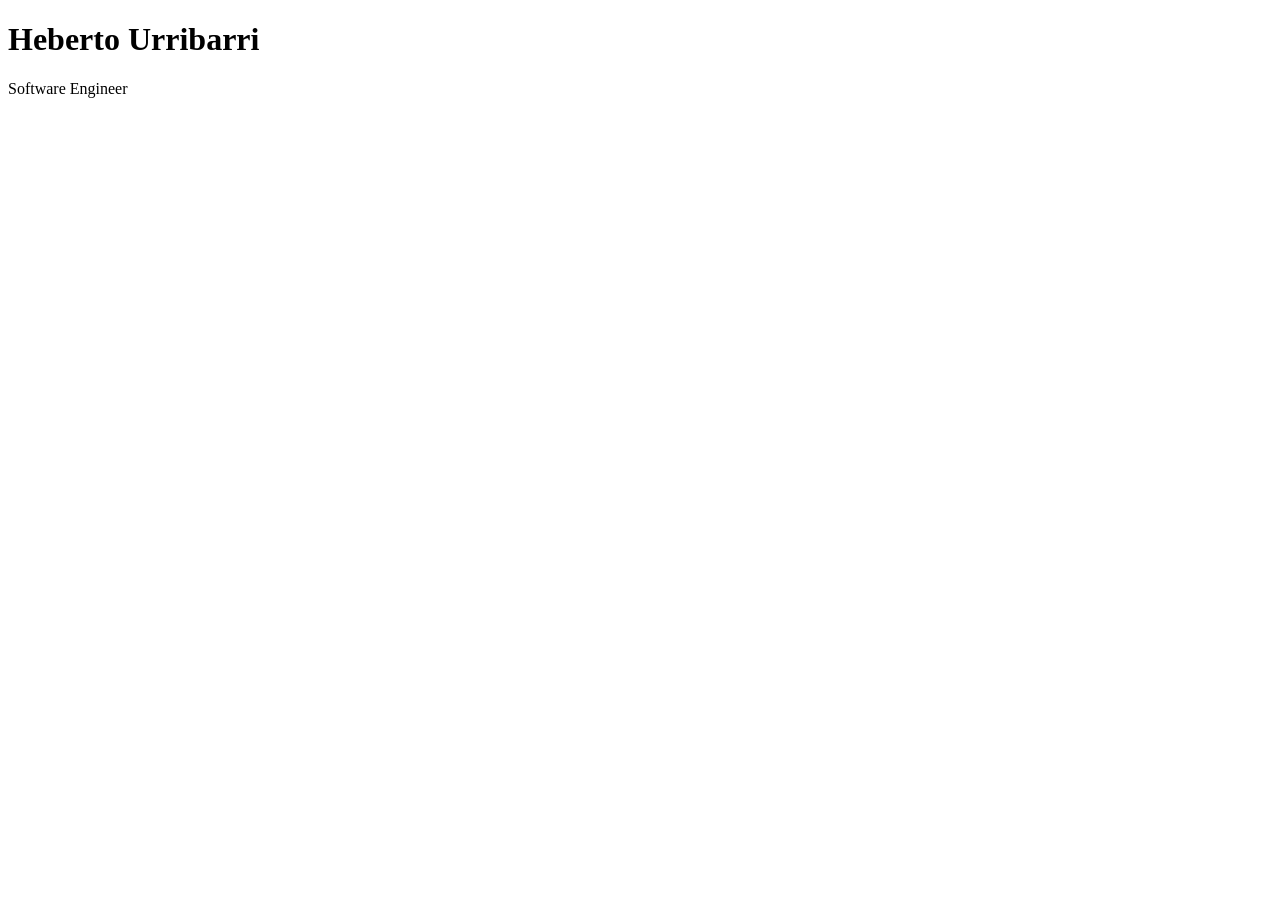
==== index.html @ 0b393716 "init proyect" ====
<!DOCTYPE html>
<html lang="en">
    <head>
        <meta charset="UTF-8">
        <meta name="viewport" content="width=device-width, initial-scale=1.0">
        <title>Heberto Urribarri</title>
        <link rel="stylesheet" href="./style.css">

    </head>

    <body>
        <header>
            <h1>Heberto Urribarri</h1>
            <p>Software Engineer</p>

        <script src="./main.js"></script>
    </body>
</html>
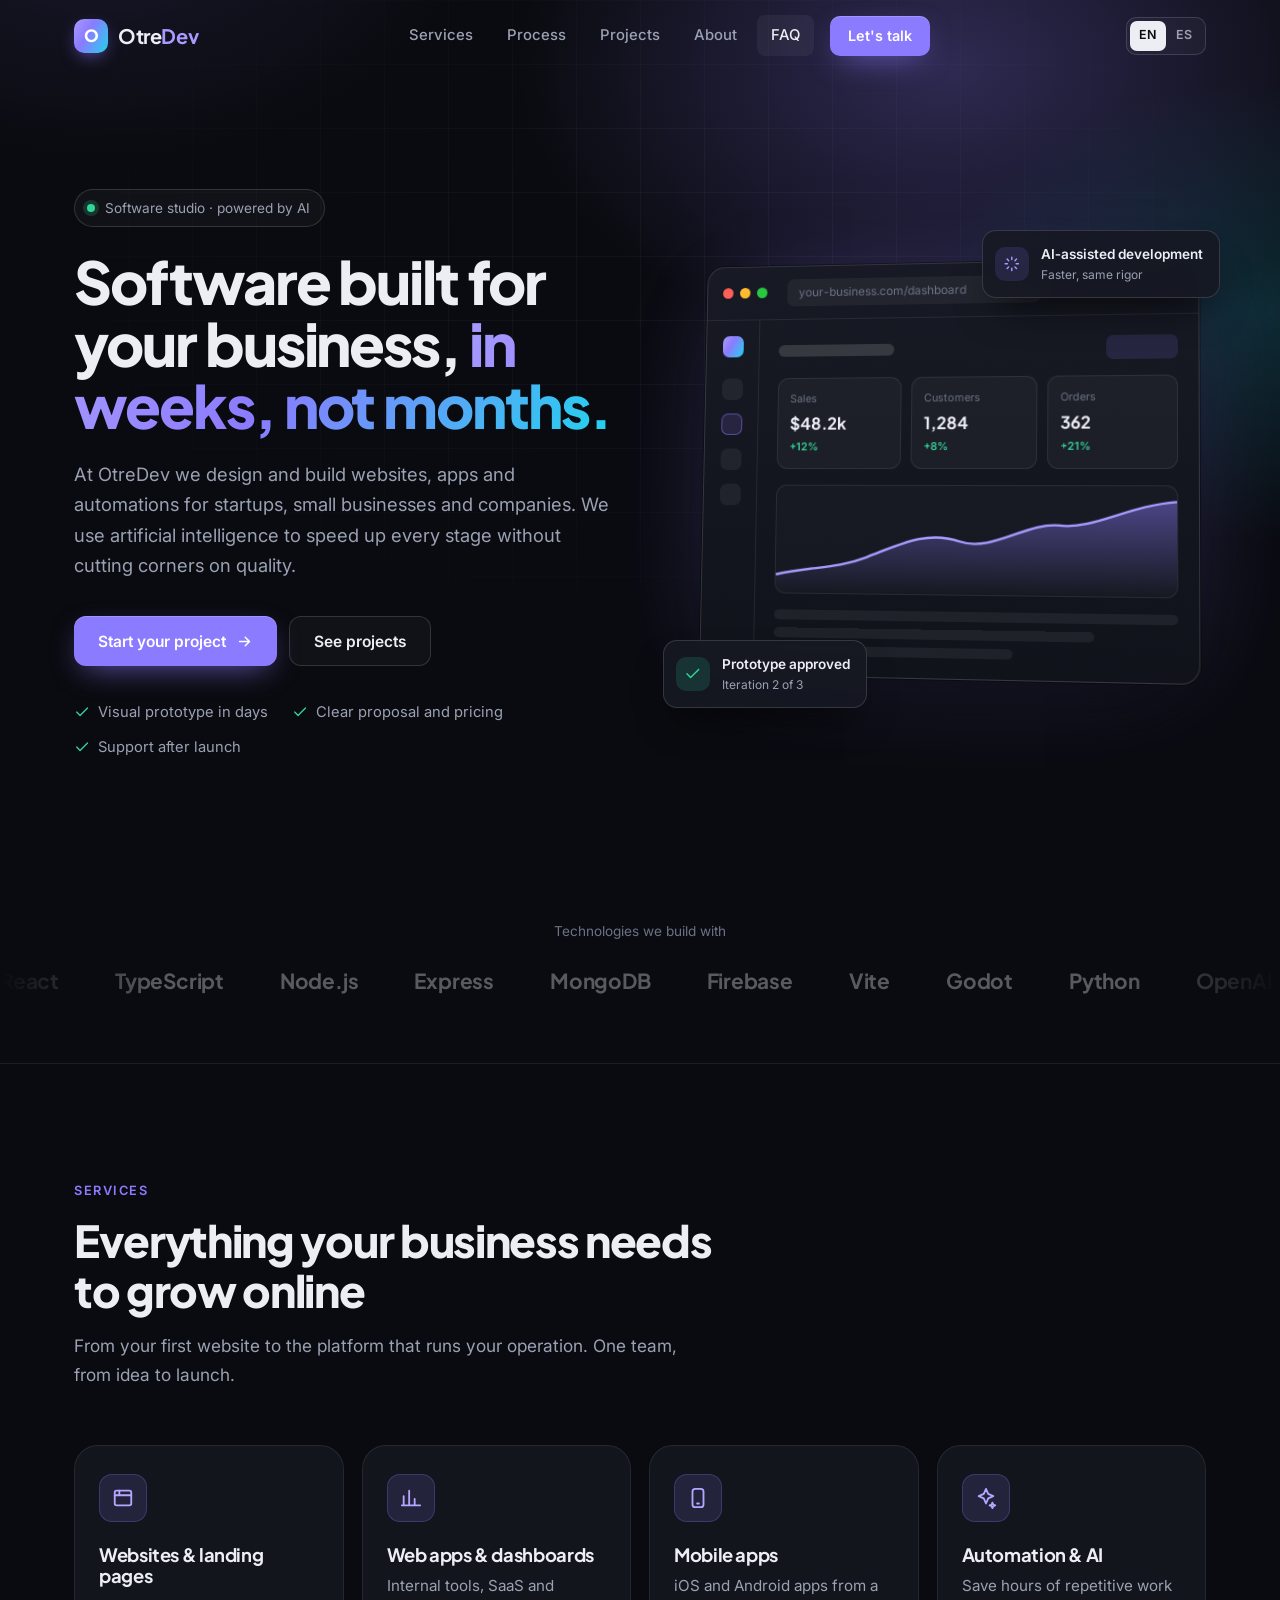
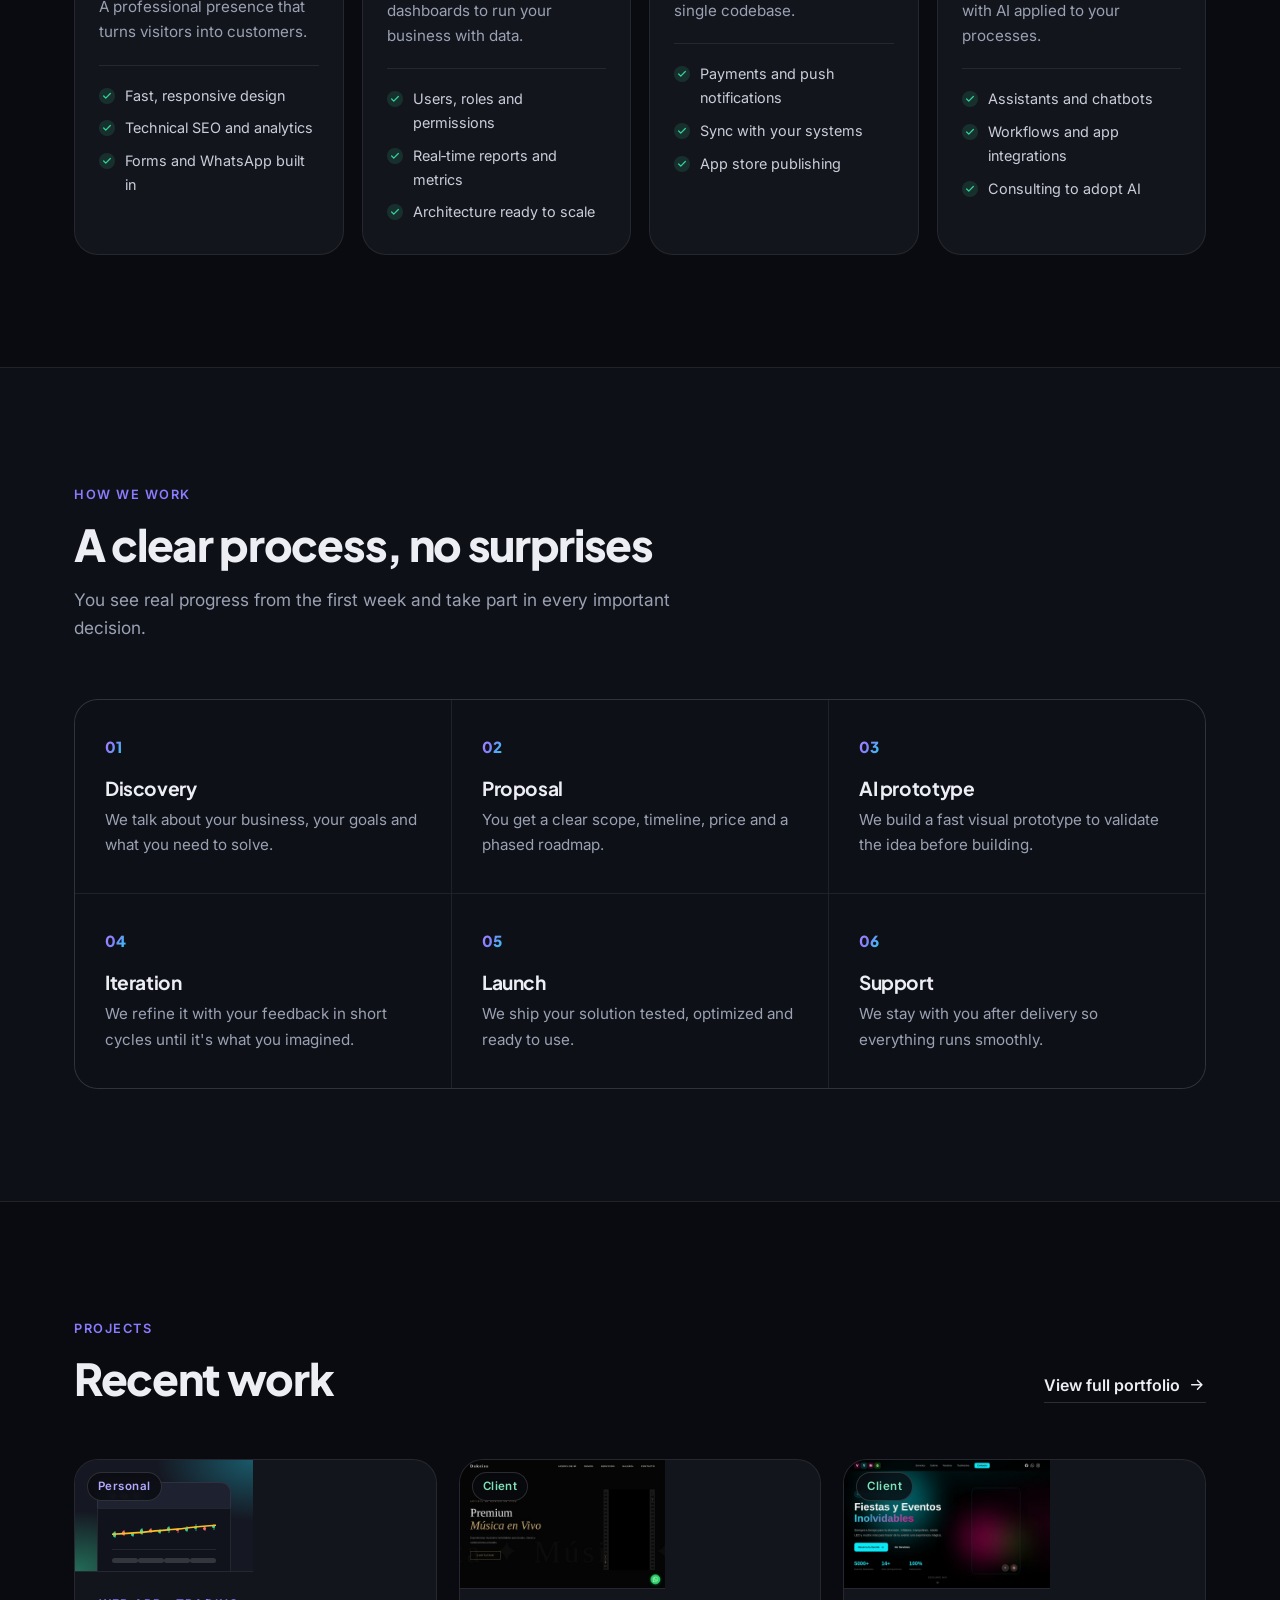
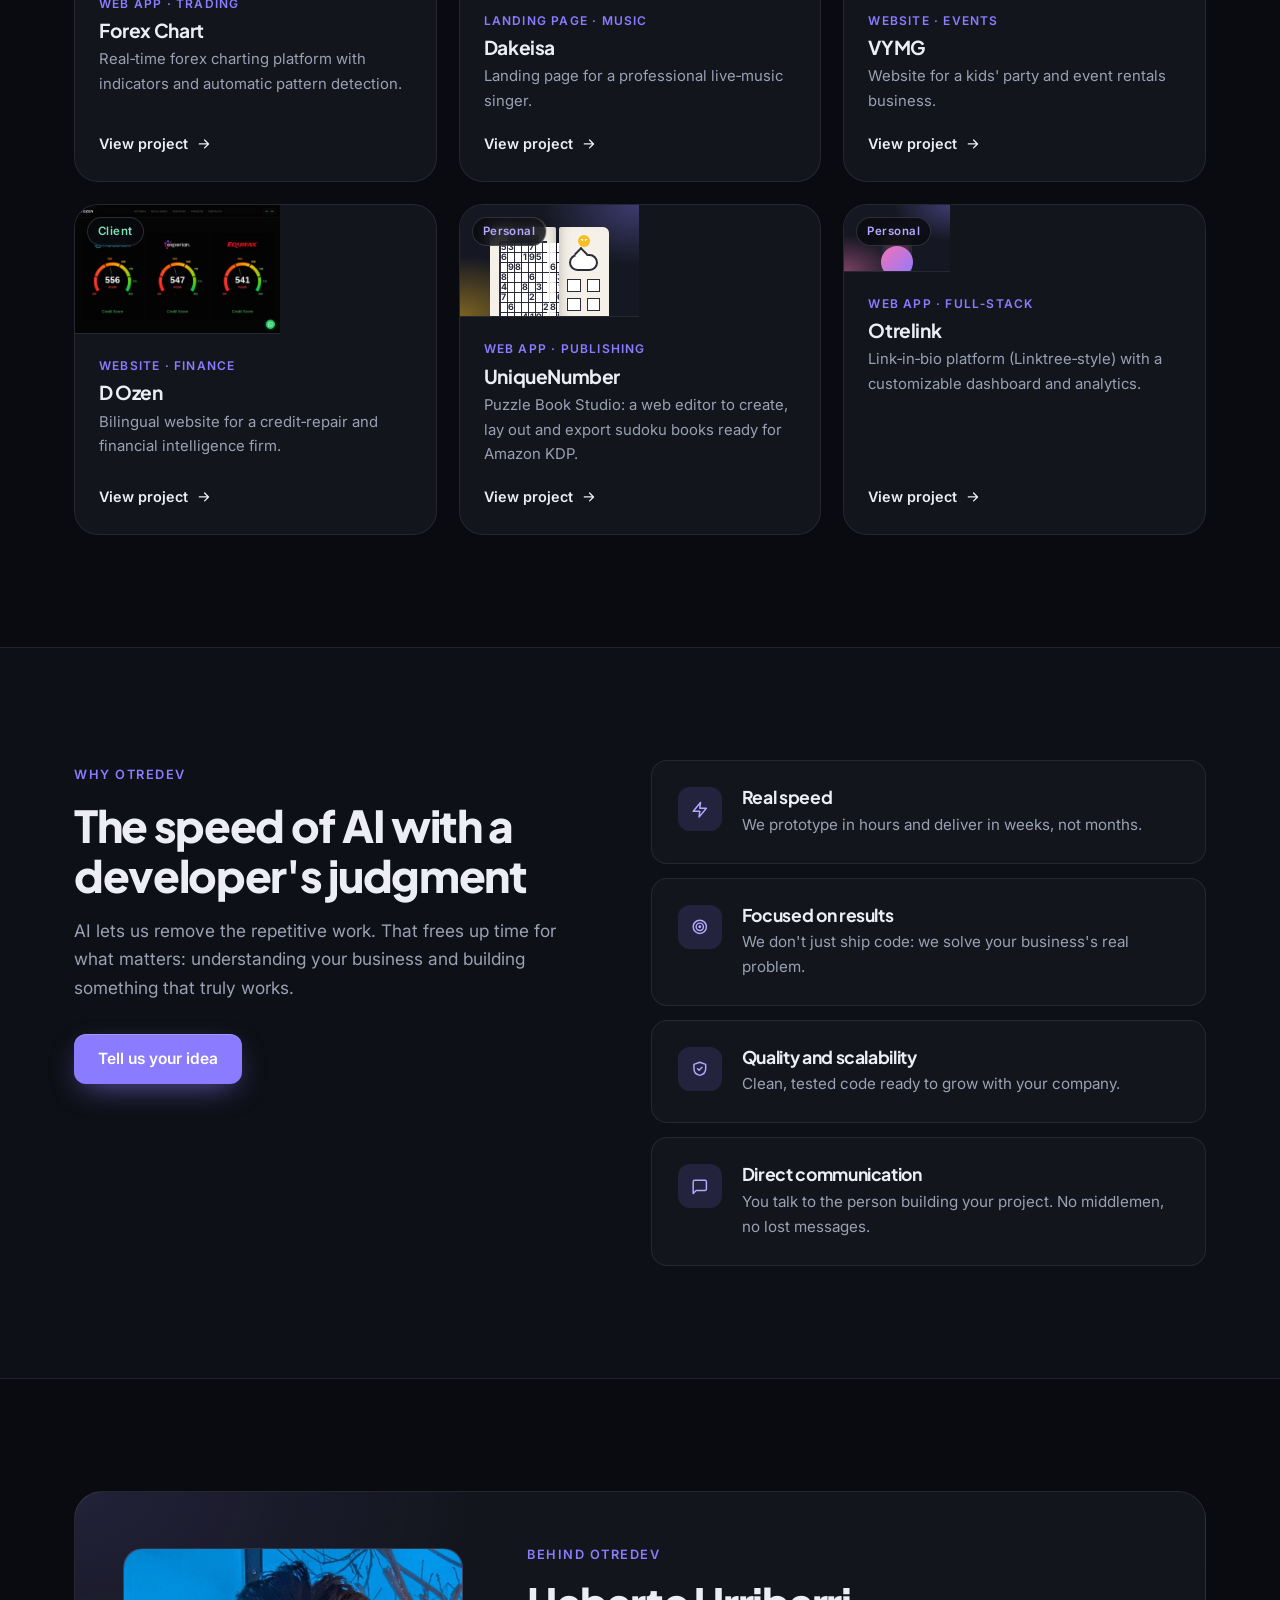
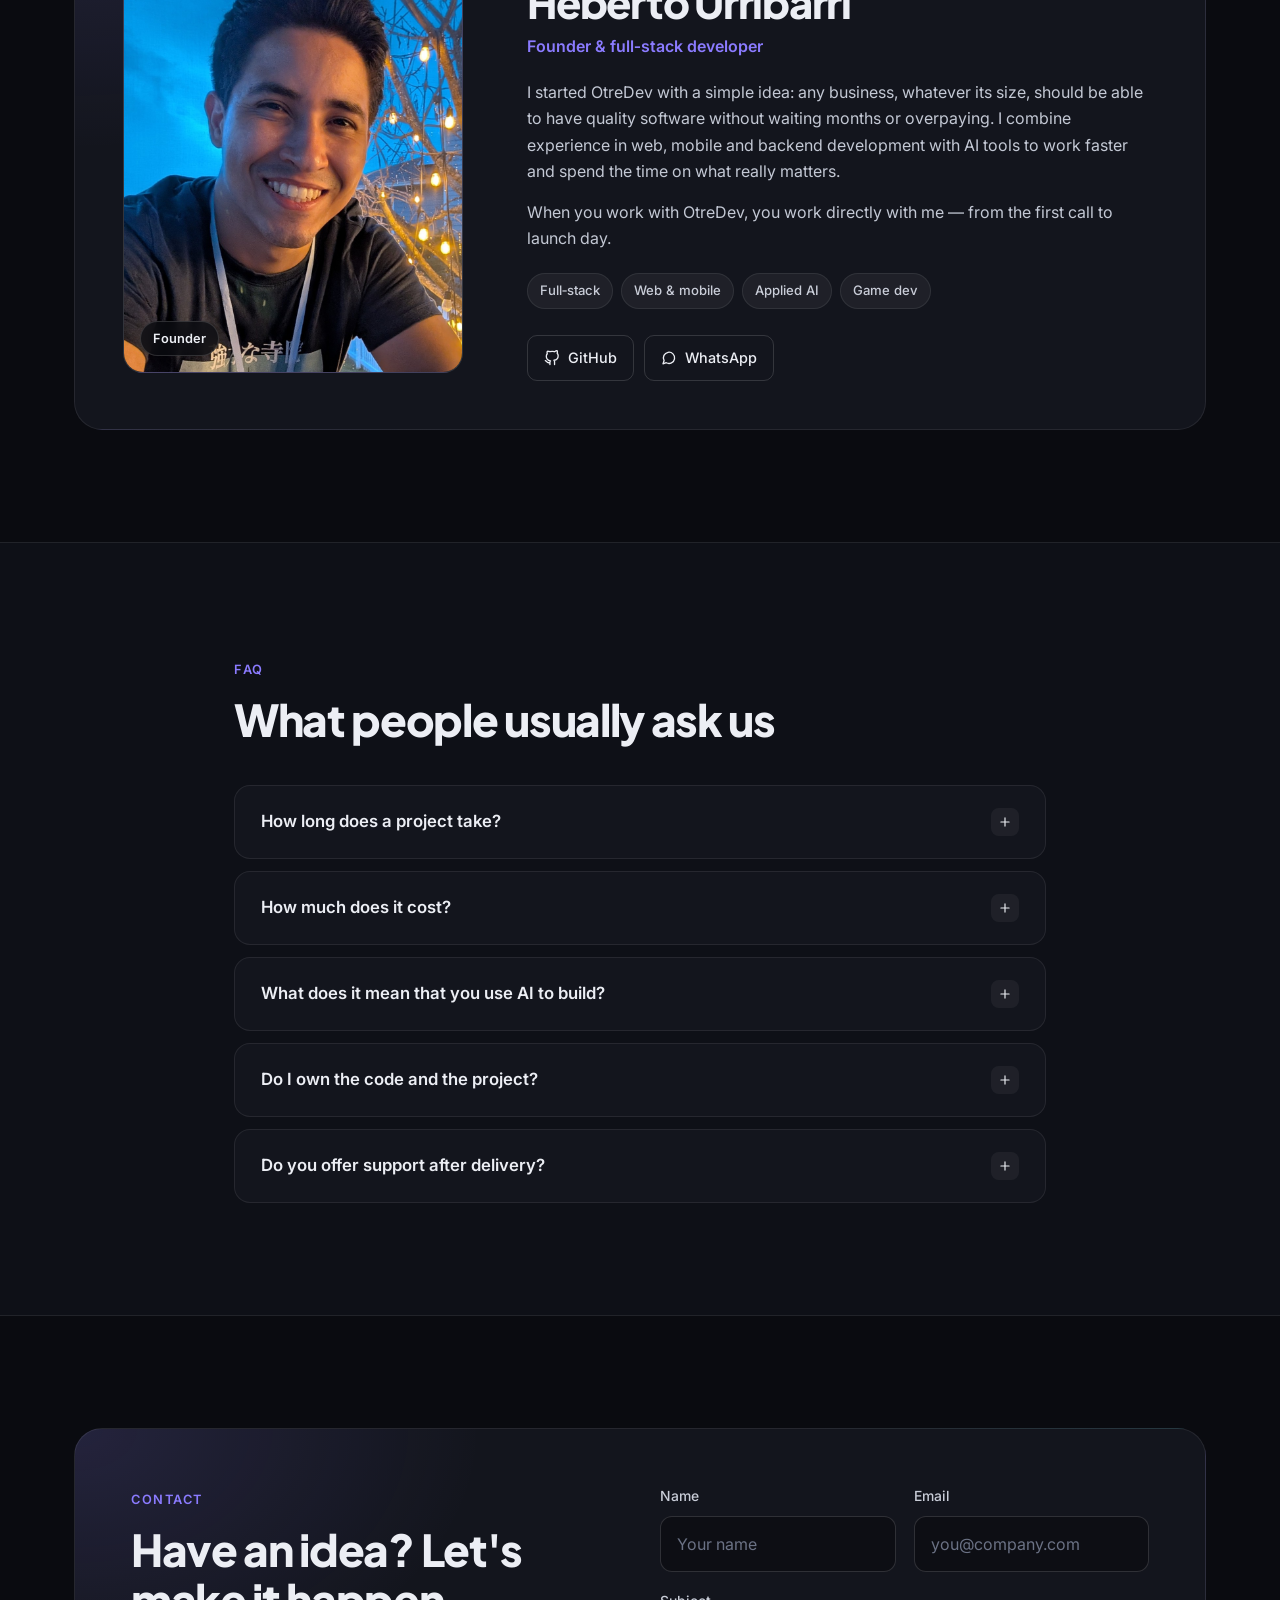
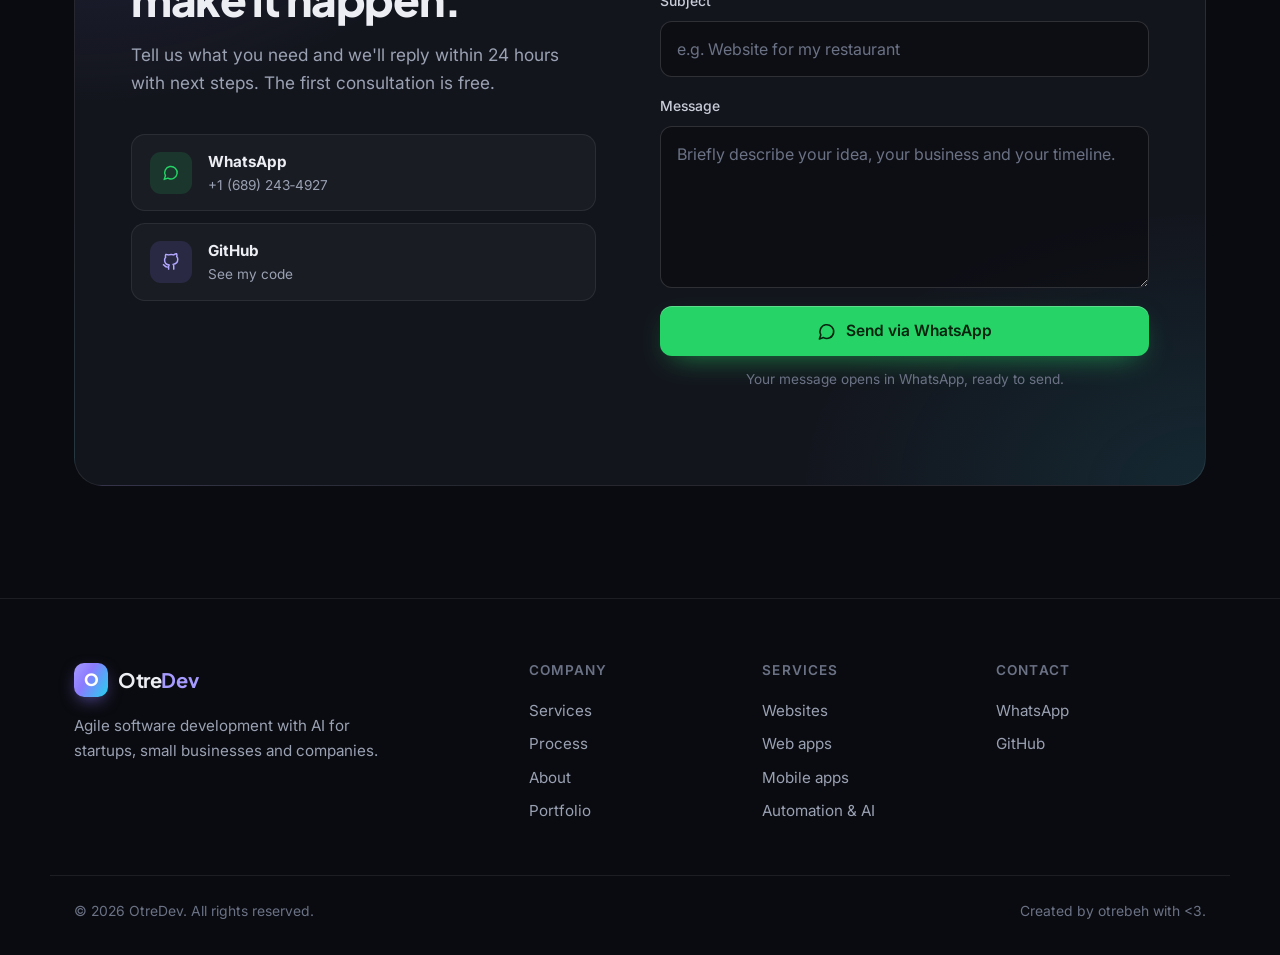
==== commit 5b8e6433: "Pagina personal - update" ====
--- a/index.html
+++ b/index.html
@@ -1,18 +1,422 @@
 <!DOCTYPE html>
 <html lang="en">
-    <head>
-        <meta charset="UTF-8">
-        <meta name="viewport" content="width=device-width, initial-scale=1.0">
-        <title>Heberto Urribarri</title>
-        <link rel="stylesheet" href="./style.css">
-
-    </head>
-
-    <body>
-        <header>
-            <h1>Heberto Urribarri</h1>
-            <p>Software Engineer</p>
-
-        <script src="./main.js"></script>
-    </body>
+<head>
+  <meta charset="UTF-8">
+  <meta name="viewport" content="width=device-width, initial-scale=1.0">
+  <title data-i18n="meta.title">OtreDev — Agile software development with AI</title>
+  <meta name="description" data-i18n-content="meta.desc" content="OtreDev designs and builds websites, apps and automations for startups, small businesses and companies. Agile development powered by AI.">
+  <meta name="theme-color" content="#0a0b10">
+  <meta property="og:title" content="OtreDev — Agile software development with AI">
+  <meta property="og:description" content="Websites, apps and automations built for your business, delivered in weeks.">
+  <meta property="og:type" content="website">
+  <link rel="icon" href="data:image/svg+xml,%3Csvg xmlns='http://www.w3.org/2000/svg' viewBox='0 0 32 32'%3E%3Cdefs%3E%3ClinearGradient id='g' x1='0' y1='0' x2='1' y2='1'%3E%3Cstop offset='0' stop-color='%238b7bff'/%3E%3Cstop offset='1' stop-color='%2322d3ee'/%3E%3C/linearGradient%3E%3C/defs%3E%3Crect width='32' height='32' rx='8' fill='url(%23g)'/%3E%3Ccircle cx='16' cy='16' r='7' fill='none' stroke='white' stroke-width='3'/%3E%3C/svg%3E">
+  <link rel="preconnect" href="https://fonts.googleapis.com">
+  <link rel="preconnect" href="https://fonts.gstatic.com" crossorigin>
+  <link href="https://fonts.googleapis.com/css2?family=Inter:wght@400;500;600&family=Plus+Jakarta+Sans:wght@500;600;700;800&display=swap" rel="stylesheet">
+  <link rel="stylesheet" href="styles.css">
+</head>
+<body>
+
+  <!-- ============ NAV ============ -->
+  <header class="nav" id="nav">
+    <div class="container nav__inner">
+      <a href="#inicio" class="brand" aria-label="OtreDev">
+        <span class="brand__mark" aria-hidden="true">O</span>
+        <span class="brand__name">Otre<span>Dev</span></span>
+      </a>
+
+      <nav class="nav__menu" id="navMenu" aria-label="Main">
+        <a href="#servicios" class="nav__link" data-i18n="nav.services">Services</a>
+        <a href="#proceso" class="nav__link" data-i18n="nav.process">Process</a>
+        <a href="#proyectos" class="nav__link" data-i18n="nav.projects">Projects</a>
+        <a href="#fundador" class="nav__link" data-i18n="nav.about">About</a>
+        <a href="#faq" class="nav__link" data-i18n="nav.faq">FAQ</a>
+        <a href="#contacto" class="btn btn--primary btn--sm nav__cta" data-i18n="nav.cta">Let's talk</a>
+      </nav>
+
+      <div class="nav__right">
+        <div class="lang" role="group" aria-label="Language / Idioma">
+          <button type="button" class="lang__btn is-active" data-lang="en" aria-pressed="true">EN</button>
+          <button type="button" class="lang__btn" data-lang="es" aria-pressed="false">ES</button>
+        </div>
+        <button class="nav__toggle" id="navToggle" aria-label="Open menu" aria-expanded="false" aria-controls="navMenu">
+          <span></span><span></span>
+        </button>
+      </div>
+    </div>
+  </header>
+
+  <main>
+    <!-- ============ HERO ============ -->
+    <section class="hero" id="inicio">
+      <div class="hero__glow" aria-hidden="true"></div>
+      <div class="hero__grid" aria-hidden="true"></div>
+
+      <div class="container hero__inner">
+        <div class="hero__copy">
+          <span class="eyebrow reveal"><span class="dot"></span> <span data-i18n="hero.eyebrow">Software studio · powered by AI</span></span>
+          <h1 class="hero__title reveal" data-i18n-html="hero.title">
+            Software built for your business, <span class="grad">in weeks, not months.</span>
+          </h1>
+          <p class="hero__lead reveal" data-i18n="hero.lead">
+            At OtreDev we design and build websites, apps and automations for startups, small businesses and companies. We use artificial intelligence to speed up every stage without cutting corners on quality.
+          </p>
+          <div class="hero__actions reveal">
+            <a href="#contacto" class="btn btn--primary">
+              <span data-i18n="hero.cta1">Start your project</span>
+              <svg class="icon" viewBox="0 0 24 24" aria-hidden="true"><path d="M5 12h14M13 6l6 6-6 6"/></svg>
+            </a>
+            <a href="#proyectos" class="btn btn--ghost" data-i18n="hero.cta2">See projects</a>
+          </div>
+          <ul class="hero__trust reveal">
+            <li><svg class="icon" viewBox="0 0 24 24" aria-hidden="true"><path d="M20 6 9 17l-5-5"/></svg> <span data-i18n="hero.t1">Visual prototype in days</span></li>
+            <li><svg class="icon" viewBox="0 0 24 24" aria-hidden="true"><path d="M20 6 9 17l-5-5"/></svg> <span data-i18n="hero.t2">Clear proposal and pricing</span></li>
+            <li><svg class="icon" viewBox="0 0 24 24" aria-hidden="true"><path d="M20 6 9 17l-5-5"/></svg> <span data-i18n="hero.t3">Support after launch</span></li>
+          </ul>
+        </div>
+
+        <!-- Visual del hero: ventana de producto -->
+        <div class="hero__visual reveal" aria-hidden="true">
+          <div class="window">
+            <div class="window__bar">
+              <span></span><span></span><span></span>
+              <div class="window__url" data-i18n="hero.url">your-business.com/dashboard</div>
+            </div>
+            <div class="window__body">
+              <aside class="w-side">
+                <i class="w-logo"></i>
+                <i></i><i class="on"></i><i></i><i></i>
+              </aside>
+              <div class="w-main">
+                <div class="w-head"><b></b><em></em></div>
+                <div class="w-kpis">
+                  <div class="w-kpi"><small data-i18n="hero.k1">Sales</small><strong>$48.2k</strong><span class="up">+12%</span></div>
+                  <div class="w-kpi"><small data-i18n="hero.k2">Customers</small><strong>1,284</strong><span class="up">+8%</span></div>
+                  <div class="w-kpi"><small data-i18n="hero.k3">Orders</small><strong>362</strong><span class="up">+21%</span></div>
+                </div>
+                <div class="w-chart">
+                  <svg viewBox="0 0 300 110" preserveAspectRatio="none">
+                    <defs>
+                      <linearGradient id="area" x1="0" y1="0" x2="0" y2="1">
+                        <stop offset="0" stop-color="#8b7bff" stop-opacity=".45"/>
+                        <stop offset="1" stop-color="#8b7bff" stop-opacity="0"/>
+                      </linearGradient>
+                    </defs>
+                    <path d="M0 90 C30 80 45 84 70 70 S115 40 140 52 S190 30 215 34 S265 12 300 8 L300 110 L0 110Z" fill="url(#area)"/>
+                    <path d="M0 90 C30 80 45 84 70 70 S115 40 140 52 S190 30 215 34 S265 12 300 8" fill="none" stroke="#a79bff" stroke-width="2.5"/>
+                  </svg>
+                </div>
+                <div class="w-rows"><i></i><i></i><i></i></div>
+              </div>
+            </div>
+          </div>
+
+          <div class="float float--a">
+            <span class="float__icon ok"><svg class="icon" viewBox="0 0 24 24"><path d="M20 6 9 17l-5-5"/></svg></span>
+            <div><strong data-i18n="hero.f1t">Prototype approved</strong><small data-i18n="hero.f1s">Iteration 2 of 3</small></div>
+          </div>
+          <div class="float float--b">
+            <span class="float__icon ai"><svg class="icon" viewBox="0 0 24 24"><path d="M12 3v3M12 18v3M3 12h3M18 12h3M5.6 5.6l2.1 2.1M16.3 16.3l2.1 2.1M5.6 18.4l2.1-2.1M16.3 7.7l2.1-2.1"/></svg></span>
+            <div><strong data-i18n="hero.f2t">AI‑assisted development</strong><small data-i18n="hero.f2s">Faster, same rigor</small></div>
+          </div>
+        </div>
+      </div>
+    </section>
+
+    <!-- ============ STACK ============ -->
+    <section class="stack" aria-label="Stack">
+      <div class="container">
+        <p class="stack__label" data-i18n="stack.label">Technologies we build with</p>
+      </div>
+      <div class="marquee">
+        <div class="marquee__track">
+          <span>React</span><span>TypeScript</span><span>Node.js</span><span>Express</span><span>MongoDB</span>
+          <span>Firebase</span><span>Vite</span><span>Godot</span><span>Python</span><span>OpenAI</span>
+          <span>React</span><span>TypeScript</span><span>Node.js</span><span>Express</span><span>MongoDB</span>
+          <span>Firebase</span><span>Vite</span><span>Godot</span><span>Python</span><span>OpenAI</span>
+          <span>React</span><span>TypeScript</span><span>Node.js</span><span>Express</span><span>MongoDB</span>
+          <span>Firebase</span><span>Vite</span><span>Godot</span><span>Python</span><span>OpenAI</span>
+          <span>React</span><span>TypeScript</span><span>Node.js</span><span>Express</span><span>MongoDB</span>
+          <span>Firebase</span><span>Vite</span><span>Godot</span><span>Python</span><span>OpenAI</span>
+        </div>
+      </div>
+    </section>
+
+    <!-- ============ SERVICIOS ============ -->
+    <section class="section" id="servicios">
+      <div class="container">
+        <header class="section__head reveal">
+          <span class="kicker" data-i18n="svc.kicker">Services</span>
+          <h2 class="section__title" data-i18n="svc.title">Everything your business needs to grow online</h2>
+          <p class="section__lead" data-i18n="svc.lead">From your first website to the platform that runs your operation. One team, from idea to launch.</p>
+        </header>
+
+        <div class="services">
+          <article class="service reveal">
+            <div class="service__icon"><svg class="icon" viewBox="0 0 24 24" aria-hidden="true"><rect x="3" y="4" width="18" height="16" rx="2"/><path d="M3 9h18M8 4v5"/></svg></div>
+            <h3 data-i18n="svc.1.t">Websites &amp; landing pages</h3>
+            <p data-i18n="svc.1.p">A professional presence that turns visitors into customers.</p>
+            <ul class="checks">
+              <li data-i18n="svc.1.l1">Fast, responsive design</li>
+              <li data-i18n="svc.1.l2">Technical SEO and analytics</li>
+              <li data-i18n="svc.1.l3">Forms and WhatsApp built in</li>
+            </ul>
+          </article>
+
+          <article class="service reveal">
+            <div class="service__icon"><svg class="icon" viewBox="0 0 24 24" aria-hidden="true"><path d="M4 20V10M10 20V4M16 20v-7M22 20H2"/></svg></div>
+            <h3 data-i18n="svc.2.t">Web apps &amp; dashboards</h3>
+            <p data-i18n="svc.2.p">Internal tools, SaaS and dashboards to run your business with data.</p>
+            <ul class="checks">
+              <li data-i18n="svc.2.l1">Users, roles and permissions</li>
+              <li data-i18n="svc.2.l2">Real‑time reports and metrics</li>
+              <li data-i18n="svc.2.l3">Architecture ready to scale</li>
+            </ul>
+          </article>
+
+          <article class="service reveal">
+            <div class="service__icon"><svg class="icon" viewBox="0 0 24 24" aria-hidden="true"><rect x="6" y="2" width="12" height="20" rx="3"/><path d="M11 18h2"/></svg></div>
+            <h3 data-i18n="svc.3.t">Mobile apps</h3>
+            <p data-i18n="svc.3.p">iOS and Android apps from a single codebase.</p>
+            <ul class="checks">
+              <li data-i18n="svc.3.l1">Payments and push notifications</li>
+              <li data-i18n="svc.3.l2">Sync with your systems</li>
+              <li data-i18n="svc.3.l3">App store publishing</li>
+            </ul>
+          </article>
+
+          <article class="service reveal">
+            <div class="service__icon"><svg class="icon" viewBox="0 0 24 24" aria-hidden="true"><path d="M12 2l2.4 5.6L20 10l-5.6 2.4L12 18l-2.4-5.6L4 10l5.6-2.4z"/><path d="M19 17l.9 2.1L22 20l-2.1.9L19 23l-.9-2.1L16 20l2.1-.9z"/></svg></div>
+            <h3 data-i18n="svc.4.t">Automation &amp; AI</h3>
+            <p data-i18n="svc.4.p">Save hours of repetitive work with AI applied to your processes.</p>
+            <ul class="checks">
+              <li data-i18n="svc.4.l1">Assistants and chatbots</li>
+              <li data-i18n="svc.4.l2">Workflows and app integrations</li>
+              <li data-i18n="svc.4.l3">Consulting to adopt AI</li>
+            </ul>
+          </article>
+        </div>
+      </div>
+    </section>
+
+    <!-- ============ PROCESO ============ -->
+    <section class="section section--alt" id="proceso">
+      <div class="container">
+        <header class="section__head reveal">
+          <span class="kicker" data-i18n="proc.kicker">How we work</span>
+          <h2 class="section__title" data-i18n="proc.title">A clear process, no surprises</h2>
+          <p class="section__lead" data-i18n="proc.lead">You see real progress from the first week and take part in every important decision.</p>
+        </header>
+
+        <ol class="steps">
+          <li class="step reveal"><span class="step__n">01</span><h3 data-i18n="proc.1.t">Discovery</h3><p data-i18n="proc.1.p">We talk about your business, your goals and what you need to solve.</p></li>
+          <li class="step reveal"><span class="step__n">02</span><h3 data-i18n="proc.2.t">Proposal</h3><p data-i18n="proc.2.p">You get a clear scope, timeline, price and a phased roadmap.</p></li>
+          <li class="step reveal"><span class="step__n">03</span><h3 data-i18n="proc.3.t">AI prototype</h3><p data-i18n="proc.3.p">We build a fast visual prototype to validate the idea before building.</p></li>
+          <li class="step reveal"><span class="step__n">04</span><h3 data-i18n="proc.4.t">Iteration</h3><p data-i18n="proc.4.p">We refine it with your feedback in short cycles until it's what you imagined.</p></li>
+          <li class="step reveal"><span class="step__n">05</span><h3 data-i18n="proc.5.t">Launch</h3><p data-i18n="proc.5.p">We ship your solution tested, optimized and ready to use.</p></li>
+          <li class="step reveal"><span class="step__n">06</span><h3 data-i18n="proc.6.t">Support</h3><p data-i18n="proc.6.p">We stay with you after delivery so everything runs smoothly.</p></li>
+        </ol>
+      </div>
+    </section>
+
+    <!-- ============ PROYECTOS ============ -->
+    <section class="section" id="proyectos">
+      <div class="container">
+        <header class="section__head section__head--row reveal">
+          <div>
+            <span class="kicker" data-i18n="proj.kicker">Projects</span>
+            <h2 class="section__title" data-i18n="proj.title">Recent work</h2>
+          </div>
+          <a href="portfolio.html" class="link-arrow"><span data-i18n="proj.all">View full portfolio</span>
+            <svg class="icon" viewBox="0 0 24 24" aria-hidden="true"><path d="M5 12h14M13 6l6 6-6 6"/></svg>
+          </a>
+        </header>
+
+        <div class="projects" id="featuredProjects">
+          <!-- Se genera desde script.js (PROJECTS con featured: true) -->
+        </div>
+      </div>
+    </section>
+
+    <!-- ============ POR QUÉ ============ -->
+    <section class="section section--alt" id="ventajas">
+      <div class="container why">
+        <div class="why__intro reveal">
+          <span class="kicker" data-i18n="why.kicker">Why OtreDev</span>
+          <h2 class="section__title" data-i18n="why.title">The speed of AI with a developer's judgment</h2>
+          <p class="section__lead" data-i18n="why.lead">AI lets us remove the repetitive work. That frees up time for what matters: understanding your business and building something that truly works.</p>
+          <a href="#contacto" class="btn btn--primary" data-i18n="why.cta">Tell us your idea</a>
+        </div>
+        <div class="why__list">
+          <div class="feature reveal">
+            <div class="feature__icon"><svg class="icon" viewBox="0 0 24 24" aria-hidden="true"><path d="M13 2 3 14h9l-1 8 10-12h-9z"/></svg></div>
+            <div><h3 data-i18n="why.1.t">Real speed</h3><p data-i18n="why.1.p">We prototype in hours and deliver in weeks, not months.</p></div>
+          </div>
+          <div class="feature reveal">
+            <div class="feature__icon"><svg class="icon" viewBox="0 0 24 24" aria-hidden="true"><circle cx="12" cy="12" r="9"/><circle cx="12" cy="12" r="5"/><circle cx="12" cy="12" r="1"/></svg></div>
+            <div><h3 data-i18n="why.2.t">Focused on results</h3><p data-i18n="why.2.p">We don't just ship code: we solve your business's real problem.</p></div>
+          </div>
+          <div class="feature reveal">
+            <div class="feature__icon"><svg class="icon" viewBox="0 0 24 24" aria-hidden="true"><path d="M12 3 4 6v6c0 5 3.5 8 8 9 4.5-1 8-4 8-9V6z"/><path d="m9 12 2 2 4-4"/></svg></div>
+            <div><h3 data-i18n="why.3.t">Quality and scalability</h3><p data-i18n="why.3.p">Clean, tested code ready to grow with your company.</p></div>
+          </div>
+          <div class="feature reveal">
+            <div class="feature__icon"><svg class="icon" viewBox="0 0 24 24" aria-hidden="true"><path d="M21 15a2 2 0 0 1-2 2H7l-4 4V5a2 2 0 0 1 2-2h14a2 2 0 0 1 2 2z"/></svg></div>
+            <div><h3 data-i18n="why.4.t">Direct communication</h3><p data-i18n="why.4.p">You talk to the person building your project. No middlemen, no lost messages.</p></div>
+          </div>
+        </div>
+      </div>
+    </section>
+
+    <!-- ============ FUNDADOR ============ -->
+    <section class="section" id="fundador">
+      <div class="container">
+        <div class="founder reveal">
+          <div class="founder__photo">
+            <!-- Para usar tu foto: reemplaza el <span> por <img src="img/foto.jpg" alt="Heberto Urribarri"> -->
+            <img src="img/foto.jpg" alt="Heberto Urribarri">
+            <span class="founder__badge" data-i18n="founder.badge">Founder</span>
+          </div>
+          <div class="founder__body">
+            <span class="kicker" data-i18n="founder.kicker">Behind OtreDev</span>
+            <h2 class="founder__name">Heberto Urribarri</h2>
+            <p class="founder__role" data-i18n="founder.role">Founder &amp; full‑stack developer</p>
+            <p data-i18n="founder.p1">I started OtreDev with a simple idea: any business, whatever its size, should be able to have quality software without waiting months or overpaying. I combine experience in web, mobile and backend development with AI tools to work faster and spend the time on what really matters.</p>
+            <p data-i18n="founder.p2">When you work with OtreDev, you work directly with me — from the first call to launch day.</p>
+            <div class="founder__tags">
+              <span data-i18n="founder.tag1">Full‑stack</span><span data-i18n="founder.tag2">Web &amp; mobile</span><span data-i18n="founder.tag3">Applied AI</span><span data-i18n="founder.tag4">Game dev</span>
+            </div>
+            <div class="founder__links">
+              <a href="#" data-contact="github" class="icon-link" target="_blank" rel="noopener">
+                <svg class="icon" viewBox="0 0 24 24" aria-hidden="true"><path d="M9 19c-5 1.5-5-2.5-7-3m14 6v-3.9a3.4 3.4 0 0 0-.9-2.6c3.1-.4 6.4-1.5 6.4-6.9a5.4 5.4 0 0 0-1.5-3.7 5 5 0 0 0-.1-3.8s-1.2-.4-3.9 1.5a13.4 13.4 0 0 0-7 0C6.3 1.7 5.1 2 5.1 2A5 5 0 0 0 5 5.8a5.4 5.4 0 0 0-1.5 3.7c0 5.4 3.3 6.5 6.4 6.9a3.4 3.4 0 0 0-.9 2.6V22"/></svg>
+                GitHub
+              </a>
+              <a href="#" data-contact="linkedin" class="icon-link" target="_blank" rel="noopener">
+                <svg class="icon" viewBox="0 0 24 24" aria-hidden="true"><path d="M16 8a6 6 0 0 1 6 6v7h-4v-7a2 2 0 0 0-4 0v7h-4v-7a6 6 0 0 1 6-6zM2 9h4v12H2z"/><circle cx="4" cy="4" r="2"/></svg>
+                LinkedIn
+              </a>
+              <a href="#" data-contact="whatsapp" class="icon-link" target="_blank" rel="noopener">
+                <svg class="icon" viewBox="0 0 24 24" aria-hidden="true"><path d="M3 21l1.7-5A8.5 8.5 0 1 1 8 19.3z"/></svg>
+                WhatsApp
+              </a>
+            </div>
+          </div>
+        </div>
+      </div>
+    </section>
+
+    <!-- ============ FAQ ============ -->
+    <section class="section section--alt" id="faq">
+      <div class="container faq">
+        <header class="section__head reveal">
+          <span class="kicker" data-i18n="faq.kicker">FAQ</span>
+          <h2 class="section__title" data-i18n="faq.title">What people usually ask us</h2>
+        </header>
+        <div class="faq__list">
+          <details class="reveal"><summary data-i18n="faq.1.q">How long does a project take?</summary><p data-i18n="faq.1.a">It depends on the scope.</p></details>
+          <details class="reveal"><summary data-i18n="faq.2.q">How much does it cost?</summary><p data-i18n="faq.2.a">Every project is quoted based on what you need.</p></details>
+          <details class="reveal"><summary data-i18n="faq.3.q">What does it mean that you use AI to build?</summary><p data-i18n="faq.3.a">We use AI tools to prototype faster.</p></details>
+          <details class="reveal"><summary data-i18n="faq.4.q">Do I own the code and the project?</summary><p data-i18n="faq.4.a">Yes.</p></details>
+          <details class="reveal"><summary data-i18n="faq.5.q">Do you offer support after delivery?</summary><p data-i18n="faq.5.a">Yes.</p></details>
+        </div>
+      </div>
+    </section>
+
+    <!-- ============ CONTACTO ============ -->
+    <section class="section" id="contacto">
+      <div class="container">
+        <div class="contact reveal">
+          <div class="contact__info">
+            <span class="kicker" data-i18n="contact.kicker">Contact</span>
+            <h2 class="section__title" data-i18n="contact.title">Have an idea? Let's make it happen.</h2>
+            <p class="section__lead" data-i18n="contact.lead">Tell us what you need and we'll reply within 24 hours with next steps. The first consultation is free.</p>
+            <div class="contact__channels">
+              <a href="#" data-contact="whatsapp" class="channel" target="_blank" rel="noopener">
+                <span class="channel__icon channel__icon--wa"><svg class="icon" viewBox="0 0 24 24" aria-hidden="true"><path d="M3 21l1.7-5A8.5 8.5 0 1 1 8 19.3z"/></svg></span>
+                <span><strong>WhatsApp</strong><small data-contact-text="whatsapp">+1 (689) 243‑4927</small></span>
+              </a>
+              <a href="#" data-contact="github" class="channel" target="_blank" rel="noopener">
+                <span class="channel__icon"><svg class="icon" viewBox="0 0 24 24" aria-hidden="true"><path d="M9 19c-5 1.5-5-2.5-7-3m14 6v-3.9a3.4 3.4 0 0 0-.9-2.6c3.1-.4 6.4-1.5 6.4-6.9a5.4 5.4 0 0 0-1.5-3.7 5 5 0 0 0-.1-3.8s-1.2-.4-3.9 1.5a13.4 13.4 0 0 0-7 0C6.3 1.7 5.1 2 5.1 2A5 5 0 0 0 5 5.8a5.4 5.4 0 0 0-1.5 3.7c0 5.4 3.3 6.5 6.4 6.9a3.4 3.4 0 0 0-.9 2.6V22"/></svg></span>
+                <span><strong>GitHub</strong><small data-i18n="contact.gh">See my code</small></span>
+              </a>
+              <a href="#" data-contact="linkedin" class="channel" target="_blank" rel="noopener">
+                <span class="channel__icon"><svg class="icon" viewBox="0 0 24 24" aria-hidden="true"><path d="M16 8a6 6 0 0 1 6 6v7h-4v-7a2 2 0 0 0-4 0v7h-4v-7a6 6 0 0 1 6-6zM2 9h4v12H2z"/><circle cx="4" cy="4" r="2"/></svg></span>
+                <span><strong>LinkedIn</strong><small data-i18n="contact.li">Connect with us</small></span>
+              </a>
+            </div>
+          </div>
+
+          <form class="form" id="contactForm" novalidate>
+            <div class="form__row">
+              <label class="field">
+                <span data-i18n="form.name">Name</span>
+                <input type="text" name="nombre" data-i18n-placeholder="form.namePh" placeholder="Your name" required autocomplete="name">
+              </label>
+              <label class="field">
+                <span data-i18n="form.email">Email</span>
+                <input type="email" name="email" data-i18n-placeholder="form.emailPh" placeholder="you@company.com" required autocomplete="email">
+              </label>
+            </div>
+            <label class="field">
+              <span data-i18n="form.subject">Subject</span>
+              <input type="text" name="asunto" data-i18n-placeholder="form.subjectPh" placeholder="e.g. Website for my restaurant" required>
+            </label>
+            <label class="field">
+              <span data-i18n="form.msg">Message</span>
+              <textarea name="mensaje" rows="5" data-i18n-placeholder="form.msgPh" placeholder="Briefly describe your idea, your business and your timeline." required></textarea>
+            </label>
+            <button type="submit" class="btn btn--wa btn--block">
+              <svg class="icon" viewBox="0 0 24 24" aria-hidden="true"><path d="M3 21l1.7-5A8.5 8.5 0 1 1 8 19.3z"/></svg>
+              <span data-i18n="form.send">Send via WhatsApp</span>
+            </button>
+            <p class="form__note" data-i18n="form.note">Your message opens in WhatsApp, ready to send.</p>
+            <p class="form__status" id="formStatus" role="status" aria-live="polite"></p>
+          </form>
+        </div>
+      </div>
+    </section>
+  </main>
+
+  <!-- ============ FOOTER ============ -->
+  <footer class="footer">
+    <div class="container footer__inner">
+      <div class="footer__brand">
+        <a href="#inicio" class="brand">
+          <span class="brand__mark" aria-hidden="true">O</span>
+          <span class="brand__name">Otre<span>Dev</span></span>
+        </a>
+        <p data-i18n="footer.desc">Agile software development with AI for startups, small businesses and companies.</p>
+      </div>
+      <div class="footer__cols">
+        <div>
+          <h4 data-i18n="footer.company">Company</h4>
+          <a href="#servicios" data-i18n="nav.services">Services</a>
+          <a href="#proceso" data-i18n="nav.process">Process</a>
+          <a href="#fundador" data-i18n="nav.about">About</a>
+          <a href="portfolio.html" data-i18n="footer.portfolio">Portfolio</a>
+        </div>
+        <div>
+          <h4 data-i18n="footer.services">Services</h4>
+          <a href="#servicios" data-i18n="footer.s1">Websites</a>
+          <a href="#servicios" data-i18n="footer.s2">Web apps</a>
+          <a href="#servicios" data-i18n="footer.s3">Mobile apps</a>
+          <a href="#servicios" data-i18n="footer.s4">Automation &amp; AI</a>
+        </div>
+        <div>
+          <h4 data-i18n="footer.contact">Contact</h4>
+          <a href="#" data-contact="whatsapp" target="_blank" rel="noopener">WhatsApp</a>
+          <a href="#" data-contact="github" target="_blank" rel="noopener">GitHub</a>
+          <a href="#" data-contact="linkedin" target="_blank" rel="noopener">LinkedIn</a>
+        </div>
+      </div>
+    </div>
+    <div class="container footer__bottom">
+      <p>© <span id="year">2026</span> OtreDev. <span data-i18n="footer.rights">All rights reserved.</span></p>
+      <p data-i18n="footer.made">Created by otrebeh with &lt;3</p>
+    </div>
+  </footer>
+
+  <script src="i18n.js"></script>
+  <script src="script.js"></script>
+</body>
 </html>
--- a/styles.css
+++ b/styles.css
@@ -0,0 +1,903 @@
+/* =========================================================
+   DevIA — estilos
+   ========================================================= */
+
+:root {
+  --bg: #0a0b10;
+  --bg-alt: #0e1017;
+  --surface: #13151d;
+  --surface-2: #181b25;
+  --border: rgba(255, 255, 255, 0.08);
+  --border-strong: rgba(255, 255, 255, 0.14);
+  --text: #eceef4;
+  --muted: #9aa1b2;
+  --subtle: #6b7285;
+  --accent: #8b7bff;
+  --accent-2: #22d3ee;
+  --accent-soft: rgba(139, 123, 255, 0.14);
+  --ok: #34d399;
+  --danger: #f87171;
+  --grad: linear-gradient(120deg, #a79bff 0%, #8b7bff 40%, #22d3ee 100%);
+
+  --font: "Inter", system-ui, -apple-system, "Segoe UI", sans-serif;
+  --font-display: "Plus Jakarta Sans", var(--font);
+
+  --radius: 16px;
+  --radius-lg: 24px;
+  --shadow: 0 30px 80px -30px rgba(0, 0, 0, 0.7);
+  --container: 1180px;
+  --nav-h: 72px;
+  --ease: cubic-bezier(0.22, 1, 0.36, 1);
+}
+
+/* ---------- Base ---------- */
+*,
+*::before,
+*::after { box-sizing: border-box; margin: 0; padding: 0; }
+
+html { scroll-behavior: smooth; scroll-padding-top: calc(var(--nav-h) + 16px); }
+
+body {
+  font-family: var(--font);
+  font-size: 16px;
+  line-height: 1.65;
+  color: var(--text);
+  background: var(--bg);
+  -webkit-font-smoothing: antialiased;
+  overflow-x: hidden;
+}
+
+img, svg { display: block; max-width: 100%; }
+a { color: inherit; text-decoration: none; }
+button, input, select, textarea { font: inherit; color: inherit; }
+button { cursor: pointer; background: none; border: 0; }
+ul, ol { list-style: none; }
+[hidden] { display: none !important; }
+
+::selection { background: var(--accent); color: #fff; }
+
+:focus-visible { outline: 2px solid var(--accent); outline-offset: 3px; border-radius: 6px; }
+
+.container { width: 100%; max-width: var(--container); margin: 0 auto; padding: 0 24px; }
+
+.icon {
+  width: 1.1em; height: 1.1em;
+  fill: none; stroke: currentColor; stroke-width: 2;
+  stroke-linecap: round; stroke-linejoin: round;
+  flex-shrink: 0;
+}
+
+.grad {
+  background: var(--grad);
+  -webkit-background-clip: text; background-clip: text;
+  color: transparent;
+}
+
+/* ---------- Tipografía ---------- */
+h1, h2, h3, h4 { font-family: var(--font-display); line-height: 1.15; letter-spacing: -0.02em; font-weight: 700; }
+
+.kicker {
+  display: inline-block;
+  font-size: 0.8rem; font-weight: 600;
+  letter-spacing: 0.12em; text-transform: uppercase;
+  color: var(--accent);
+  margin-bottom: 14px;
+}
+
+.eyebrow {
+  display: inline-flex; align-items: center; gap: 10px;
+  padding: 7px 14px 7px 12px;
+  border: 1px solid var(--border-strong);
+  border-radius: 999px;
+  background: rgba(255, 255, 255, 0.03);
+  font-size: 0.85rem; color: var(--muted);
+}
+.eyebrow .dot {
+  width: 8px; height: 8px; border-radius: 50%;
+  background: var(--ok);
+  box-shadow: 0 0 0 4px rgba(52, 211, 153, 0.18);
+}
+
+/* ---------- Botones ---------- */
+.btn {
+  display: inline-flex; align-items: center; justify-content: center; gap: 10px;
+  height: 50px; padding: 0 24px;
+  border-radius: 12px;
+  font-weight: 600; font-size: 0.97rem;
+  transition: transform 0.25s var(--ease), background 0.25s, box-shadow 0.25s, border-color 0.25s;
+  white-space: nowrap;
+}
+.btn .icon { transition: transform 0.25s var(--ease); }
+.btn:hover .icon { transform: translateX(3px); }
+.btn:active { transform: translateY(1px); }
+
+.btn--primary {
+  background: var(--accent); color: #fff;
+  box-shadow: 0 10px 30px -10px rgba(139, 123, 255, 0.7), inset 0 1px 0 rgba(255, 255, 255, 0.2);
+}
+.btn--primary:hover { background: #9a8cff; box-shadow: 0 14px 36px -10px rgba(139, 123, 255, 0.85), inset 0 1px 0 rgba(255, 255, 255, 0.2); }
+
+.btn--ghost { border: 1px solid var(--border-strong); background: rgba(255, 255, 255, 0.03); }
+.btn--ghost:hover { border-color: rgba(255, 255, 255, 0.28); background: rgba(255, 255, 255, 0.06); }
+
+.btn--light { background: #fff; color: #0a0b10; }
+.btn--light:hover { background: #eceef4; }
+
+.btn--sm { height: 40px; padding: 0 18px; font-size: 0.9rem; border-radius: 10px; }
+.btn--block { width: 100%; }
+
+.link-arrow {
+  display: inline-flex; align-items: center; gap: 8px;
+  font-weight: 600; color: var(--text);
+  border-bottom: 1px solid var(--border-strong); padding-bottom: 4px;
+  transition: border-color 0.2s, gap 0.25s var(--ease);
+}
+.link-arrow:hover { border-color: var(--accent); gap: 12px; }
+
+/* ---------- Navegación ---------- */
+.nav {
+  position: fixed; inset: 0 0 auto; z-index: 100;
+  height: var(--nav-h);
+  transition: background 0.3s, border-color 0.3s, backdrop-filter 0.3s;
+  border-bottom: 1px solid transparent;
+}
+.nav.is-scrolled,
+.nav.is-open {
+  background: rgba(10, 11, 16, 0.78);
+  backdrop-filter: saturate(160%) blur(14px);
+  -webkit-backdrop-filter: saturate(160%) blur(14px);
+  border-bottom-color: var(--border);
+}
+.nav__inner { height: 100%; display: flex; align-items: center; justify-content: space-between; gap: 24px; }
+
+.brand { display: inline-flex; align-items: center; gap: 10px; }
+.brand__mark {
+  display: grid; place-items: center;
+  width: 34px; height: 34px; border-radius: 10px;
+  background: var(--grad);
+  font-family: var(--font-display); font-weight: 800; font-size: 1.05rem; color: #fff;
+  box-shadow: 0 6px 18px -6px rgba(139, 123, 255, 0.8);
+}
+.brand__name { font-family: var(--font-display); font-weight: 700; font-size: 1.25rem; letter-spacing: -0.02em; }
+
+.nav__menu { display: flex; align-items: center; gap: 6px; }
+.nav__link {
+  padding: 8px 14px; border-radius: 8px;
+  font-size: 0.93rem; font-weight: 500; color: var(--muted);
+  transition: color 0.2s, background 0.2s;
+}
+.nav__link:hover, .nav__link.is-active { color: var(--text); }
+.nav__link.is-active { background: rgba(255, 255, 255, 0.05); }
+.nav__cta { margin-left: 10px; }
+
+.nav__toggle { display: none; width: 42px; height: 42px; border-radius: 10px; border: 1px solid var(--border-strong); position: relative; }
+.nav__toggle span {
+  position: absolute; left: 11px; right: 11px; height: 2px; border-radius: 2px;
+  background: var(--text); transition: transform 0.3s var(--ease), top 0.3s var(--ease);
+}
+.nav__toggle span:first-child { top: 16px; }
+.nav__toggle span:last-child { top: 23px; }
+.nav.is-open .nav__toggle span:first-child { top: 19.5px; transform: rotate(45deg); }
+.nav.is-open .nav__toggle span:last-child { top: 19.5px; transform: rotate(-45deg); }
+
+/* ---------- Hero ---------- */
+.hero {
+  position: relative; overflow: hidden;
+  padding: calc(var(--nav-h) + 72px) 0 96px;
+  min-height: min(100vh, 920px);
+  display: flex; align-items: center;
+}
+.hero__glow {
+  position: absolute; inset: -20% -10% auto; height: 820px; pointer-events: none;
+  background:
+    radial-gradient(40% 50% at 70% 30%, rgba(139, 123, 255, 0.28), transparent 70%),
+    radial-gradient(30% 40% at 90% 60%, rgba(34, 211, 238, 0.16), transparent 70%),
+    radial-gradient(35% 45% at 15% 10%, rgba(139, 123, 255, 0.12), transparent 70%);
+}
+.hero__grid {
+  position: absolute; inset: 0; pointer-events: none;
+  background-image:
+    linear-gradient(rgba(255, 255, 255, 0.035) 1px, transparent 1px),
+    linear-gradient(90deg, rgba(255, 255, 255, 0.035) 1px, transparent 1px);
+  background-size: 64px 64px;
+  mask-image: radial-gradient(70% 60% at 50% 30%, #000 20%, transparent 75%);
+  -webkit-mask-image: radial-gradient(70% 60% at 50% 30%, #000 20%, transparent 75%);
+}
+.hero__inner { position: relative; display: grid; grid-template-columns: 1.05fr 1fr; gap: 64px; align-items: center; }
+
+.hero__title {
+  margin: 24px 0 22px;
+  font-size: clamp(2.3rem, 4.6vw, 3.7rem);
+  font-weight: 800; letter-spacing: -0.035em; line-height: 1.05;
+}
+.hero__lead { font-size: 1.15rem; color: var(--muted); max-width: 560px; }
+.hero__actions { display: flex; flex-wrap: wrap; gap: 12px; margin: 36px 0 34px; }
+.hero__trust { display: flex; flex-wrap: wrap; gap: 10px 24px; font-size: 0.92rem; color: var(--muted); }
+.hero__trust li { display: inline-flex; align-items: center; gap: 8px; }
+.hero__trust .icon { color: var(--ok); }
+
+/* Ventana de producto */
+.hero__visual { position: relative; padding: 30px 10px 40px; }
+.window {
+  position: relative;
+  border-radius: 18px;
+  background: linear-gradient(180deg, #171a24, #11131b);
+  border: 1px solid var(--border-strong);
+  box-shadow: var(--shadow), 0 0 0 1px rgba(0, 0, 0, 0.4), 0 0 120px -40px rgba(139, 123, 255, 0.5);
+  overflow: hidden;
+  transform: perspective(1400px) rotateY(-8deg) rotateX(4deg);
+  transition: transform 0.8s var(--ease);
+}
+.hero__visual:hover .window { transform: perspective(1400px) rotateY(-3deg) rotateX(2deg); }
+.window__bar { display: flex; align-items: center; gap: 7px; padding: 13px 16px; border-bottom: 1px solid var(--border); }
+.window__bar > span { width: 11px; height: 11px; border-radius: 50%; background: #2a2e3b; }
+.window__bar > span:nth-child(1) { background: #ff5f57; }
+.window__bar > span:nth-child(2) { background: #febc2e; }
+.window__bar > span:nth-child(3) { background: #28c840; }
+.window__url {
+  margin-left: 14px; flex: 1; max-width: 260px;
+  padding: 4px 12px; border-radius: 7px; background: rgba(255, 255, 255, 0.05);
+  font-size: 0.75rem; color: var(--subtle);
+}
+.window__body { display: grid; grid-template-columns: 56px 1fr; min-height: 330px; }
+.w-side { border-right: 1px solid var(--border); padding: 16px 0; display: flex; flex-direction: column; align-items: center; gap: 14px; }
+.w-side i { width: 22px; height: 22px; border-radius: 7px; background: rgba(255, 255, 255, 0.06); }
+.w-side i.w-logo { background: var(--grad); margin-bottom: 8px; }
+.w-side i.on { background: var(--accent-soft); box-shadow: inset 0 0 0 1px rgba(139, 123, 255, 0.5); }
+.w-main { padding: 20px; display: flex; flex-direction: column; gap: 16px; }
+.w-head { display: flex; justify-content: space-between; align-items: center; }
+.w-head b { width: 120px; height: 12px; border-radius: 6px; background: rgba(255, 255, 255, 0.14); }
+.w-head em { width: 70px; height: 24px; border-radius: 7px; background: var(--accent-soft); }
+.w-kpis { display: grid; grid-template-columns: repeat(3, 1fr); gap: 10px; }
+.w-kpi { padding: 12px; border-radius: 11px; background: rgba(255, 255, 255, 0.035); border: 1px solid var(--border); display: grid; gap: 2px; }
+.w-kpi small { font-size: 0.68rem; color: var(--subtle); }
+.w-kpi strong { font-family: var(--font-display); font-size: 1.05rem; }
+.w-kpi .up { font-size: 0.68rem; color: var(--ok); font-weight: 600; }
+.w-chart { height: 110px; border-radius: 11px; background: rgba(255, 255, 255, 0.02); border: 1px solid var(--border); padding: 8px 0 0; overflow: hidden; }
+.w-chart svg { width: 100%; height: 100%; }
+.w-rows { display: grid; gap: 8px; }
+.w-rows i { height: 10px; border-radius: 5px; background: rgba(255, 255, 255, 0.06); }
+.w-rows i:nth-child(2) { width: 80%; }
+.w-rows i:nth-child(3) { width: 60%; }
+
+.float {
+  position: absolute; display: flex; align-items: center; gap: 12px;
+  padding: 12px 16px 12px 12px; border-radius: 14px;
+  background: rgba(22, 25, 35, 0.88);
+  backdrop-filter: blur(10px); -webkit-backdrop-filter: blur(10px);
+  border: 1px solid var(--border-strong);
+  box-shadow: 0 20px 40px -16px rgba(0, 0, 0, 0.8);
+  animation: bob 6s ease-in-out infinite;
+}
+.float strong { display: block; font-size: 0.85rem; font-weight: 600; }
+.float small { display: block; font-size: 0.75rem; color: var(--muted); }
+.float__icon { display: grid; place-items: center; width: 34px; height: 34px; border-radius: 10px; }
+.float__icon.ok { background: rgba(52, 211, 153, 0.15); color: var(--ok); }
+.float__icon.ai { background: var(--accent-soft); color: #a79bff; }
+.float--a { left: -22px; bottom: 10px; }
+.float--b { right: -14px; top: 0; animation-delay: -3s; }
+
+@keyframes bob { 0%, 100% { transform: translateY(0); } 50% { transform: translateY(-10px); } }
+
+/* ---------- Stack / marquee ---------- */
+.stack { padding: 20px 0 64px; border-bottom: 1px solid var(--border); }
+.stack__label { text-align: center; font-size: 0.85rem; color: var(--subtle); margin-bottom: 22px; }
+.marquee {
+  overflow: hidden;
+  mask-image: linear-gradient(90deg, transparent, #000 12%, #000 88%, transparent);
+  -webkit-mask-image: linear-gradient(90deg, transparent, #000 12%, #000 88%, transparent);
+}
+.marquee__track { display: flex; gap: 56px; width: max-content; animation: marquee 38s linear infinite; }
+.marquee__track span {
+  font-family: var(--font-display); font-weight: 700; font-size: 1.3rem;
+  color: rgba(236, 238, 244, 0.35); letter-spacing: -0.01em; white-space: nowrap;
+}
+@keyframes marquee { to { transform: translateX(calc(-50% - 28px)); } }
+
+/* ---------- Secciones ---------- */
+.section { padding: 112px 0; position: relative; }
+.section--alt { background: var(--bg-alt); border-top: 1px solid var(--border); border-bottom: 1px solid var(--border); }
+.section--tight { padding-top: 24px; }
+.section__head { max-width: 680px; margin-bottom: 56px; }
+.section__head--row { max-width: none; display: flex; justify-content: space-between; align-items: flex-end; gap: 24px; }
+.section__title { font-size: clamp(1.9rem, 3.6vw, 2.75rem); font-weight: 800; letter-spacing: -0.03em; }
+.section__lead { margin-top: 16px; font-size: 1.08rem; color: var(--muted); max-width: 620px; }
+
+/* ---------- Servicios ---------- */
+.services { display: grid; grid-template-columns: repeat(4, 1fr); gap: 18px; }
+.service {
+  position: relative; padding: 28px 24px 30px;
+  border-radius: var(--radius-lg);
+  background: var(--surface); border: 1px solid var(--border);
+  transition: transform 0.35s var(--ease), border-color 0.35s, background 0.35s;
+  overflow: hidden;
+}
+.service::before {
+  content: ""; position: absolute; inset: 0; pointer-events: none; opacity: 0;
+  background: radial-gradient(80% 60% at 50% 0%, rgba(139, 123, 255, 0.14), transparent 70%);
+  transition: opacity 0.35s;
+}
+.service:hover { transform: translateY(-4px); border-color: rgba(139, 123, 255, 0.35); }
+.service:hover::before { opacity: 1; }
+.service__icon {
+  display: grid; place-items: center; width: 48px; height: 48px; margin-bottom: 22px;
+  border-radius: 13px; background: var(--accent-soft); color: #b3a8ff;
+  border: 1px solid rgba(139, 123, 255, 0.25);
+}
+.service__icon .icon { width: 22px; height: 22px; }
+.service h3 { font-size: 1.15rem; margin-bottom: 8px; }
+.service > p { color: var(--muted); font-size: 0.95rem; margin-bottom: 20px; }
+
+.checks { display: grid; gap: 9px; padding-top: 18px; border-top: 1px solid var(--border); }
+.checks li { position: relative; padding-left: 26px; font-size: 0.9rem; color: #c9cdd8; }
+.checks li::before {
+  content: ""; position: absolute; left: 0; top: 4px; width: 16px; height: 16px; border-radius: 50%;
+  background: rgba(52, 211, 153, 0.14) url("data:image/svg+xml,%3Csvg xmlns='http://www.w3.org/2000/svg' viewBox='0 0 24 24' fill='none' stroke='%2334d399' stroke-width='3' stroke-linecap='round' stroke-linejoin='round'%3E%3Cpath d='M20 6 9 17l-5-5'/%3E%3C/svg%3E") center / 10px no-repeat;
+}
+
+/* ---------- Proceso ---------- */
+.steps { display: grid; grid-template-columns: repeat(3, 1fr); gap: 1px; background: var(--border); border: 1px solid var(--border); border-radius: var(--radius-lg); overflow: hidden; counter-reset: s; }
+.step { background: var(--bg-alt); padding: 34px 30px 36px; transition: background 0.3s; }
+.step:hover { background: var(--surface); }
+.step__n {
+  display: inline-block; margin-bottom: 18px;
+  font-family: var(--font-display); font-weight: 800; font-size: 0.95rem;
+  background: var(--grad); -webkit-background-clip: text; background-clip: text; color: transparent;
+}
+.step h3 { font-size: 1.2rem; margin-bottom: 8px; }
+.step p { color: var(--muted); font-size: 0.95rem; }
+
+/* ---------- Proyectos ---------- */
+.projects { display: grid; grid-template-columns: repeat(3, 1fr); gap: 22px; }
+.project__open {
+  display: flex; flex-direction: column; width: 100%; height: 100%; text-align: left;
+  border-radius: var(--radius-lg); overflow: hidden;
+  background: var(--surface); border: 1px solid var(--border);
+  transition: transform 0.35s var(--ease), border-color 0.35s, box-shadow 0.35s;
+}
+.project__open:hover { transform: translateY(-5px); border-color: var(--border-strong); box-shadow: var(--shadow); }
+.project__thumb { aspect-ratio: 16 / 10; overflow: hidden; border-bottom: 1px solid var(--border); }
+.project__thumb .mock { transition: transform 0.6s var(--ease); }
+.project__open:hover .mock { transform: scale(1.04); }
+.project__body { padding: 22px 24px 26px; display: flex; flex-direction: column; gap: 6px; flex: 1; }
+.project__type { font-size: 0.75rem; font-weight: 600; letter-spacing: 0.1em; text-transform: uppercase; color: var(--accent); }
+.project__body h3 { font-size: 1.2rem; }
+.project__body p { color: var(--muted); font-size: 0.93rem; }
+.project__more { margin-top: auto; padding-top: 12px; display: inline-flex; align-items: center; gap: 8px; font-weight: 600; font-size: 0.9rem; }
+.project__more .icon { transition: transform 0.25s var(--ease); }
+.project__open:hover .project__more .icon { transform: translateX(4px); }
+
+/* Miniaturas CSS */
+.mock {
+  --c1: #8b7bff; --c2: #22d3ee;
+  position: relative; width: 100%; height: 100%;
+  padding: 22px 22px 0;
+  background:
+    radial-gradient(90% 90% at 100% 0%, color-mix(in srgb, var(--c2) 35%, transparent), transparent 60%),
+    radial-gradient(90% 90% at 0% 100%, color-mix(in srgb, var(--c1) 45%, transparent), transparent 60%),
+    #151822;
+  display: flex; flex-direction: column;
+}
+.mock__bar {
+  display: flex; gap: 5px; padding: 9px 11px;
+  background: #1d2130; border-radius: 10px 10px 0 0;
+  border: 1px solid rgba(255, 255, 255, 0.08); border-bottom: 0;
+}
+.mock__bar i { width: 7px; height: 7px; border-radius: 50%; background: rgba(255, 255, 255, 0.2); }
+.mock__bar + div {
+  flex: 1; background: #10131b;
+  border: 1px solid rgba(255, 255, 255, 0.08); border-bottom: 0;
+  padding: 14px;
+}
+.mock i, .mock b, .mock em, .mock span { display: block; }
+.mock b { height: 10px; width: 55%; border-radius: 5px; background: rgba(255, 255, 255, 0.75); }
+.mock em { height: 6px; width: 80%; border-radius: 3px; background: rgba(255, 255, 255, 0.18); margin-top: 8px; }
+.mock em.short, .mock i.short { width: 50%; }
+.mock .m-btn { width: 64px; height: 18px; border-radius: 6px; margin-top: 12px; background: linear-gradient(90deg, var(--c1), var(--c2)); }
+
+.mock__dash { display: grid; grid-template-columns: 34px 1fr; gap: 12px; padding: 0 !important; }
+.mock__dash .m-side { border-right: 1px solid rgba(255, 255, 255, 0.06); background: rgba(255, 255, 255, 0.02); }
+.mock__dash .m-main { padding: 12px 12px 0 0; display: flex; flex-direction: column; gap: 10px; }
+.m-kpis { display: grid; grid-template-columns: repeat(3, 1fr); gap: 8px; }
+.m-kpis i { height: 30px; border-radius: 7px; background: rgba(255, 255, 255, 0.05); border-top: 2px solid var(--c1); }
+.m-kpis i:nth-child(2) { border-color: var(--c2); }
+.m-area {
+  flex: 1; border-radius: 8px 8px 0 0; background:
+    linear-gradient(180deg, color-mix(in srgb, var(--c1) 40%, transparent), transparent);
+  clip-path: polygon(0 80%, 15% 60%, 30% 70%, 48% 35%, 62% 48%, 80% 18%, 100% 8%, 100% 100%, 0 100%);
+}
+
+.mock__landing { text-align: center; display: flex; flex-direction: column; align-items: center; }
+.mock__landing b { width: 60%; margin-top: 6px; }
+.mock__landing em { width: 70%; }
+.mock__landing em.short { width: 45%; }
+.m-cards { display: grid; grid-template-columns: repeat(3, 1fr); gap: 8px; width: 100%; margin-top: 16px; }
+.m-cards i { height: 44px; border-radius: 7px; background: rgba(255, 255, 255, 0.05); border: 1px solid rgba(255, 255, 255, 0.06); }
+
+.mock__phones { flex: 1; position: relative; display: flex; justify-content: center; align-items: flex-end; }
+.m-phone {
+  position: relative; z-index: 2;
+  width: 38%; height: 100%; padding: 12px 10px;
+  border-radius: 18px 18px 0 0; background: #10131b;
+  border: 3px solid #262b3a; border-bottom: 0;
+  display: flex; flex-direction: column; gap: 7px;
+}
+.m-phone i { height: 6px; border-radius: 3px; background: rgba(255, 255, 255, 0.2); }
+.m-phone .m-img { height: 45%; border-radius: 10px; background: linear-gradient(135deg, var(--c1), var(--c2)); }
+.m-phone .m-btn { width: 100%; }
+.m-phone--back { position: absolute; z-index: 1; left: 50%; transform: translateX(8%) rotate(8deg); height: 88%; opacity: 0.55; }
+
+.mock__site { display: flex; flex-direction: column; gap: 14px; }
+.m-nav { display: flex; gap: 8px; justify-content: flex-end; }
+.m-nav i { width: 28px; height: 6px; border-radius: 3px; background: rgba(255, 255, 255, 0.2); }
+.m-hero { display: grid; grid-template-columns: 1.2fr 1fr; gap: 14px; align-items: center; }
+.m-hero .m-img { height: 76px; border-radius: 10px; background: linear-gradient(135deg, var(--c1), var(--c2)); opacity: 0.85; }
+
+.mock__admin { display: flex; flex-direction: column; gap: 12px; }
+.m-top { display: flex; justify-content: space-between; align-items: center; }
+.m-top b { width: 35%; }
+.m-top .m-btn { margin: 0; }
+.m-table { display: grid; gap: 6px; }
+.m-table > div { display: grid; grid-template-columns: 18px 1fr 0.7fr 40px; gap: 10px; align-items: center; padding: 7px 8px; border-radius: 6px; background: rgba(255, 255, 255, 0.03); }
+.m-table i { height: 6px; border-radius: 3px; background: rgba(255, 255, 255, 0.18); }
+.m-table i:first-child { width: 18px; height: 18px; border-radius: 50%; background: color-mix(in srgb, var(--c1) 50%, #333); }
+.m-table span { height: 12px; border-radius: 6px; background: color-mix(in srgb, var(--c2) 35%, transparent); }
+
+.mock__saas { display: grid; grid-template-columns: repeat(3, 1fr); gap: 10px; align-items: center; align-content: center; }
+.m-plan { padding: 12px 10px; border-radius: 9px; background: rgba(255, 255, 255, 0.04); border: 1px solid rgba(255, 255, 255, 0.07); display: flex; flex-direction: column; gap: 7px; }
+.m-plan b { width: 60%; height: 8px; }
+.m-plan i { height: 5px; border-radius: 3px; background: rgba(255, 255, 255, 0.16); }
+.m-plan .m-btn { width: 100%; height: 14px; margin-top: 6px; background: rgba(255, 255, 255, 0.1); }
+.m-plan--hi { padding-top: 22px; border-color: var(--c1); background: color-mix(in srgb, var(--c1) 12%, transparent); }
+.m-plan--hi .m-btn { background: linear-gradient(90deg, var(--c1), var(--c2)); }
+
+/* ---------- Por qué ---------- */
+.why { display: grid; grid-template-columns: 1fr 1.1fr; gap: 72px; align-items: start; }
+.why__intro { position: sticky; top: calc(var(--nav-h) + 40px); }
+.why__intro .btn { margin-top: 32px; }
+.why__list { display: grid; gap: 14px; }
+.feature {
+  display: flex; gap: 20px; padding: 26px;
+  border-radius: var(--radius); background: var(--surface); border: 1px solid var(--border);
+  transition: border-color 0.3s;
+}
+.feature:hover { border-color: var(--border-strong); }
+.feature__icon { display: grid; place-items: center; flex-shrink: 0; width: 44px; height: 44px; border-radius: 12px; background: var(--accent-soft); color: #b3a8ff; }
+.feature h3 { font-size: 1.1rem; margin-bottom: 4px; }
+.feature p { color: var(--muted); font-size: 0.95rem; }
+
+/* ---------- Fundador ---------- */
+.founder {
+  display: grid; grid-template-columns: 340px 1fr; gap: 64px; align-items: center;
+  padding: 48px; border-radius: 28px;
+  background:
+    radial-gradient(60% 80% at 0% 0%, rgba(139, 123, 255, 0.12), transparent 60%),
+    var(--surface);
+  border: 1px solid var(--border);
+}
+.founder__photo {
+  position: relative; aspect-ratio: 4 / 5; border-radius: 20px; overflow: hidden;
+  background: linear-gradient(160deg, #2a2550, #10131b 70%);
+  border: 1px solid var(--border-strong);
+  display: grid; place-items: center;
+}
+.founder__photo img { width: 100%; height: 100%; object-fit: cover; }
+.founder__initials {
+  font-family: var(--font-display); font-weight: 800; font-size: 5.5rem; letter-spacing: -0.04em;
+  background: var(--grad); -webkit-background-clip: text; background-clip: text; color: transparent;
+}
+.founder__badge {
+  position: absolute; left: 16px; bottom: 16px;
+  padding: 6px 12px; border-radius: 999px;
+  background: rgba(10, 11, 16, 0.75); backdrop-filter: blur(8px);
+  border: 1px solid var(--border-strong); font-size: 0.8rem; font-weight: 600;
+}
+.founder__name { font-size: clamp(1.9rem, 3.4vw, 2.6rem); font-weight: 800; letter-spacing: -0.03em; }
+.founder__role { color: var(--accent); font-weight: 600; margin: 6px 0 20px; }
+.founder__body > p:not(.founder__role) { color: #c3c8d4; margin-bottom: 14px; max-width: 620px; }
+.founder__tags { display: flex; flex-wrap: wrap; gap: 8px; margin: 22px 0 26px; }
+.founder__tags span, .tags span {
+  padding: 6px 12px; border-radius: 999px; font-size: 0.82rem; font-weight: 500;
+  background: rgba(255, 255, 255, 0.05); border: 1px solid var(--border); color: #c9cdd8;
+}
+.founder__links { display: flex; flex-wrap: wrap; gap: 10px; }
+.icon-link {
+  display: inline-flex; align-items: center; gap: 8px;
+  padding: 10px 16px; border-radius: 10px;
+  border: 1px solid var(--border-strong); font-size: 0.9rem; font-weight: 500;
+  transition: background 0.2s, border-color 0.2s;
+}
+.icon-link:hover { background: rgba(255, 255, 255, 0.06); border-color: rgba(255, 255, 255, 0.28); }
+
+/* ---------- FAQ ---------- */
+.faq { max-width: 860px; }
+.faq .section__head { margin-bottom: 40px; }
+.faq__list { display: grid; gap: 12px; }
+details {
+  border-radius: var(--radius); background: var(--surface); border: 1px solid var(--border);
+  transition: border-color 0.3s;
+}
+details[open] { border-color: rgba(139, 123, 255, 0.35); }
+summary {
+  list-style: none; cursor: pointer;
+  display: flex; justify-content: space-between; align-items: center; gap: 16px;
+  padding: 22px 26px; font-weight: 600; font-size: 1.05rem;
+}
+summary::-webkit-details-marker { display: none; }
+summary::after {
+  content: ""; flex-shrink: 0; width: 28px; height: 28px; border-radius: 8px;
+  background: rgba(255, 255, 255, 0.05) url("data:image/svg+xml,%3Csvg xmlns='http://www.w3.org/2000/svg' viewBox='0 0 24 24' fill='none' stroke='%23eceef4' stroke-width='2' stroke-linecap='round'%3E%3Cpath d='M12 5v14M5 12h14'/%3E%3C/svg%3E") center / 14px no-repeat;
+  transition: transform 0.3s var(--ease);
+}
+details[open] summary::after { transform: rotate(45deg); }
+details p { padding: 0 26px 24px; color: var(--muted); max-width: 720px; }
+
+/* ---------- Contacto ---------- */
+.contact {
+  display: grid; grid-template-columns: 1fr 1.05fr; gap: 64px;
+  padding: 56px; border-radius: 28px;
+  background:
+    radial-gradient(60% 70% at 100% 100%, rgba(34, 211, 238, 0.1), transparent 60%),
+    radial-gradient(60% 70% at 0% 0%, rgba(139, 123, 255, 0.14), transparent 60%),
+    var(--surface);
+  border: 1px solid var(--border);
+}
+.contact__channels { display: grid; gap: 12px; margin-top: 36px; }
+.channel {
+  display: flex; align-items: center; gap: 16px;
+  padding: 14px 18px; border-radius: 14px;
+  background: rgba(255, 255, 255, 0.03); border: 1px solid var(--border);
+  transition: border-color 0.2s, background 0.2s, transform 0.3s var(--ease);
+}
+.channel:hover { border-color: var(--border-strong); background: rgba(255, 255, 255, 0.05); transform: translateX(4px); }
+.channel__icon { display: grid; place-items: center; width: 42px; height: 42px; border-radius: 11px; background: var(--accent-soft); color: #b3a8ff; }
+.channel strong { display: block; font-size: 0.95rem; }
+.channel small { display: block; color: var(--muted); font-size: 0.85rem; }
+
+.form { display: grid; gap: 18px; align-content: start; }
+.form__row { display: grid; grid-template-columns: 1fr 1fr; gap: 18px; }
+.field { display: grid; gap: 8px; }
+.field > span { font-size: 0.87rem; font-weight: 500; color: #c9cdd8; }
+.field input, .field select, .field textarea {
+  width: 100%; padding: 14px 16px; border-radius: 12px;
+  background: rgba(10, 11, 16, 0.6); border: 1px solid var(--border-strong);
+  transition: border-color 0.2s, box-shadow 0.2s;
+  resize: vertical;
+}
+.field select {
+  appearance: none; -webkit-appearance: none; cursor: pointer;
+  background: rgba(10, 11, 16, 0.6) url("data:image/svg+xml,%3Csvg xmlns='http://www.w3.org/2000/svg' viewBox='0 0 24 24' fill='none' stroke='%239aa1b2' stroke-width='2' stroke-linecap='round'%3E%3Cpath d='m6 9 6 6 6-6'/%3E%3C/svg%3E") right 14px center / 18px no-repeat;
+  padding-right: 42px;
+}
+.field select option { background: var(--surface); }
+.field ::placeholder { color: var(--subtle); }
+.field input:focus, .field select:focus, .field textarea:focus {
+  outline: none; border-color: var(--accent); box-shadow: 0 0 0 4px rgba(139, 123, 255, 0.18);
+}
+.field.has-error input, .field.has-error textarea { border-color: var(--danger); }
+.form__status { font-size: 0.9rem; min-height: 1.4em; }
+.form__status.is-error { color: var(--danger); }
+.form__status.is-ok { color: var(--ok); }
+
+/* ---------- Footer ---------- */
+.footer { border-top: 1px solid var(--border); padding-top: 64px; }
+.footer__inner { display: grid; grid-template-columns: 1.2fr 2fr; gap: 48px; padding-bottom: 48px; }
+.footer__brand p { color: var(--muted); margin-top: 16px; max-width: 320px; font-size: 0.95rem; }
+.footer__cols { display: grid; grid-template-columns: repeat(3, 1fr); gap: 24px; }
+.footer__cols h4 { font-size: 0.85rem; font-family: var(--font); font-weight: 600; letter-spacing: 0.08em; text-transform: uppercase; color: var(--subtle); margin-bottom: 16px; }
+.footer__cols a { display: block; color: var(--muted); font-size: 0.95rem; padding: 4px 0; transition: color 0.2s; }
+.footer__cols a:hover { color: var(--text); }
+.footer__bottom {
+  display: flex; justify-content: space-between; gap: 16px; flex-wrap: wrap;
+  padding-top: 24px; padding-bottom: 32px; border-top: 1px solid var(--border);
+  color: var(--subtle); font-size: 0.87rem;
+}
+.footer__bottom a:hover { color: var(--text); }
+
+/* ---------- Portafolio ---------- */
+.page-hero { position: relative; overflow: hidden; padding: calc(var(--nav-h) + 56px) 0 40px; }
+.page-hero .container { position: relative; }
+.page-hero__title { font-size: clamp(2.2rem, 4.8vw, 3.6rem); font-weight: 800; letter-spacing: -0.035em; max-width: 820px; }
+.back-link { display: inline-flex; align-items: center; gap: 8px; color: var(--muted); font-size: 0.9rem; margin-bottom: 32px; transition: color 0.2s; }
+.back-link:hover { color: var(--text); }
+.back-link + .kicker { display: block; }
+
+.filters { display: flex; flex-wrap: wrap; gap: 8px; margin-top: 40px; }
+.filter {
+  padding: 9px 18px; border-radius: 999px; font-size: 0.9rem; font-weight: 500;
+  border: 1px solid var(--border-strong); color: var(--muted);
+  transition: all 0.2s;
+}
+.filter:hover { color: var(--text); border-color: rgba(255, 255, 255, 0.28); }
+.filter.is-active { background: var(--text); color: var(--bg); border-color: var(--text); }
+
+.cta-band {
+  display: flex; justify-content: space-between; align-items: center; gap: 32px; flex-wrap: wrap;
+  padding: 48px 56px; border-radius: 28px;
+  background: linear-gradient(120deg, #6d5cf0 0%, #8b7bff 45%, #22b8d4 100%);
+  box-shadow: 0 40px 80px -40px rgba(139, 123, 255, 0.8);
+}
+.cta-band h2 { font-size: clamp(1.6rem, 3vw, 2.2rem); font-weight: 800; color: #fff; }
+.cta-band p { color: rgba(255, 255, 255, 0.85); margin-top: 8px; }
+
+/* ---------- Modal ---------- */
+.modal { position: fixed; inset: 0; z-index: 200; display: grid; place-items: center; padding: 20px; }
+.modal__backdrop { position: absolute; inset: 0; background: rgba(5, 6, 10, 0.75); backdrop-filter: blur(6px); opacity: 0; transition: opacity 0.25s; }
+.modal__panel {
+  position: relative; width: 100%; max-width: 760px; max-height: calc(100vh - 40px); overflow-y: auto;
+  border-radius: 24px; background: var(--surface); border: 1px solid var(--border-strong);
+  box-shadow: var(--shadow);
+  opacity: 0; transform: translateY(16px) scale(0.98);
+  transition: opacity 0.25s, transform 0.35s var(--ease);
+}
+.modal.is-open .modal__backdrop { opacity: 1; }
+.modal.is-open .modal__panel { opacity: 1; transform: none; }
+.modal__close {
+  position: absolute; top: 14px; right: 14px; z-index: 2;
+  display: grid; place-items: center; width: 38px; height: 38px; border-radius: 10px;
+  background: rgba(10, 11, 16, 0.7); border: 1px solid var(--border-strong);
+}
+.modal__close:hover { background: rgba(255, 255, 255, 0.1); }
+.modal__thumb { aspect-ratio: 16 / 7; border-bottom: 1px solid var(--border); overflow: hidden; }
+.modal__content { padding: 30px 34px 34px; }
+.modal__content h2 { font-size: 1.8rem; margin: 6px 0 22px; }
+.modal__content h4 { font-size: 0.8rem; font-family: var(--font); font-weight: 600; letter-spacing: 0.08em; text-transform: uppercase; color: var(--subtle); margin-bottom: 8px; }
+.modal__cols { display: grid; grid-template-columns: 1fr 1fr; gap: 24px; margin-bottom: 26px; }
+.modal__cols p { color: #c3c8d4; font-size: 0.95rem; }
+.tags { display: flex; flex-wrap: wrap; gap: 8px; }
+.modal__actions { display: flex; flex-wrap: wrap; gap: 10px; margin-top: 30px; padding-top: 24px; border-top: 1px solid var(--border); }
+
+/* ---------- Animación de aparición ---------- */
+.reveal { opacity: 0; transform: translateY(22px); transition: opacity 0.8s var(--ease), transform 0.8s var(--ease); }
+.reveal.is-visible { opacity: 1; transform: none; }
+
+@media (prefers-reduced-motion: reduce) {
+  html { scroll-behavior: auto; }
+  *, *::before, *::after { animation: none !important; transition: none !important; }
+  .reveal { opacity: 1; transform: none; }
+}
+
+/* ---------- Responsive ---------- */
+@media (max-width: 1080px) {
+  .services { grid-template-columns: repeat(2, 1fr); }
+  .hero__inner { grid-template-columns: 1fr; gap: 40px; }
+  .hero { min-height: 0; }
+  .hero__visual { max-width: 620px; }
+  .why { grid-template-columns: 1fr; gap: 40px; }
+  .why__intro { position: static; }
+  .founder { grid-template-columns: 260px 1fr; gap: 40px; padding: 36px; }
+  .contact { grid-template-columns: 1fr; gap: 40px; padding: 40px; }
+}
+
+@media (max-width: 860px) {
+  .nav__toggle { display: block; }
+  .nav__menu {
+    position: fixed; top: var(--nav-h); left: 0; right: 0;
+    flex-direction: column; align-items: stretch; gap: 4px;
+    padding: 16px 24px 28px;
+    background: rgba(10, 11, 16, 0.97); border-bottom: 1px solid var(--border);
+    transform: translateY(-8px); opacity: 0; visibility: hidden;
+    transition: opacity 0.25s, transform 0.3s var(--ease), visibility 0.25s;
+  }
+  .nav.is-open .nav__menu { transform: none; opacity: 1; visibility: visible; }
+  .nav__link { padding: 12px 8px; font-size: 1.05rem; }
+  .nav__cta { margin: 12px 0 0; height: 48px; }
+
+  .projects { grid-template-columns: repeat(2, 1fr); }
+  .steps { grid-template-columns: repeat(2, 1fr); }
+  .founder { grid-template-columns: 1fr; }
+  .founder__photo { max-width: 240px; aspect-ratio: 1; }
+  .footer__inner { grid-template-columns: 1fr; }
+  .section { padding: 88px 0; }
+  .section__head--row { flex-direction: column; align-items: flex-start; }
+}
+
+@media (max-width: 600px) {
+  .container { padding: 0 16px; }
+  .hero { padding: calc(var(--nav-h) + 40px) 0 64px; }
+  .hero__lead { font-size: 1.05rem; }
+  .hero__actions .btn { flex: 1 1 100%; }
+  .hero__visual { padding: 20px 0 30px; }
+  .window { transform: none; }
+  .window__body { grid-template-columns: 1fr; min-height: 0; }
+  .w-side { display: none; }
+  .w-main { padding: 14px; }
+  .w-kpi strong { font-size: 0.9rem; }
+  .float--a { left: 6px; bottom: 0; }
+  .float--b { right: 6px; top: 0; }
+  .float { padding: 10px 12px 10px 10px; }
+
+  .services, .projects, .steps { grid-template-columns: 1fr; }
+  .section { padding: 72px 0; }
+  .section__head { margin-bottom: 40px; }
+  .founder { padding: 24px; gap: 28px; }
+  .contact { padding: 24px; border-radius: 22px; }
+  .form__row { grid-template-columns: 1fr; }
+  .footer__cols { grid-template-columns: 1fr 1fr; }
+  .cta-band { padding: 32px 24px; }
+  .modal__content { padding: 24px; }
+  .modal__cols { grid-template-columns: 1fr; }
+  summary { padding: 18px 20px; font-size: 1rem; }
+  details p { padding: 0 20px 20px; }
+}
+
+/* =========================================================
+   OtreDev — marca, idioma, WhatsApp y miniaturas de proyectos
+   ========================================================= */
+.brand__name span { color: #a79bff; }
+
+.nav__right { display: flex; align-items: center; gap: 10px; }
+.lang {
+  display: inline-flex; padding: 3px; border-radius: 10px;
+  border: 1px solid var(--border-strong); background: rgba(255, 255, 255, 0.03);
+}
+.lang__btn {
+  min-width: 36px; height: 30px; padding: 0 8px; border-radius: 7px;
+  font-size: 0.78rem; font-weight: 600; letter-spacing: 0.04em; color: var(--muted);
+  transition: background 0.2s, color 0.2s;
+}
+.lang__btn:hover { color: var(--text); }
+.lang__btn.is-active { background: var(--text); color: var(--bg); }
+
+.btn--wa {
+  background: #25d366; color: #06230f;
+  box-shadow: 0 10px 30px -12px rgba(37, 211, 102, 0.7), inset 0 1px 0 rgba(255, 255, 255, 0.25);
+}
+.btn--wa:hover { background: #3ee07b; }
+.btn--wa .icon { width: 1.25em; height: 1.25em; }
+.form__note { font-size: 0.85rem; color: var(--subtle); text-align: center; margin-top: -6px; }
+.channel__icon--wa { background: rgba(37, 211, 102, 0.14); color: #25d366; }
+
+/* Miniatura con imagen real sobre la maqueta CSS */
+.project__thumb, .modal__thumb { position: relative; }
+.project__thumb > img, .modal__thumb > img {
+  position: absolute; inset: 0; width: 100%; height: 100%;
+  object-fit: cover; object-position: top center;
+  transition: transform 0.6s var(--ease);
+}
+.project__open:hover .project__thumb > img { transform: scale(1.04); }
+.project__badge {
+  position: absolute; top: 12px; left: 12px; z-index: 2;
+  padding: 4px 10px; border-radius: 999px;
+  font-size: 0.72rem; font-weight: 600; letter-spacing: 0.04em;
+  background: rgba(10, 11, 16, 0.78); backdrop-filter: blur(8px); -webkit-backdrop-filter: blur(8px);
+  border: 1px solid var(--border-strong);
+}
+.project__badge--client { color: #7ee2b8; }
+.project__badge--personal { color: #b3a8ff; }
+
+.filter { display: inline-flex; align-items: center; gap: 8px; }
+.filter__n {
+  font-style: normal; font-size: 0.75rem; min-width: 20px; height: 20px; padding: 0 6px;
+  display: inline-grid; place-items: center; border-radius: 999px;
+  background: rgba(255, 255, 255, 0.08);
+}
+.filter.is-active .filter__n { background: rgba(10, 11, 16, 0.12); }
+
+/* --- Maquetas nuevas --- */
+.mock__chart { position: relative; display: flex; flex-direction: column; padding: 14px 14px 8px !important; }
+.m-candles { position: relative; flex: 1; display: flex; align-items: stretch; justify-content: space-between; gap: 4px; }
+.m-candles i { position: relative; flex: 1; }
+.m-candles i::before {
+  content: ""; position: absolute; left: 50%; width: 1px; transform: translateX(-50%);
+  bottom: calc(var(--lo) - 8%); top: calc(100% - var(--hi) - 6%); background: currentColor; opacity: 0.7;
+}
+.m-candles i::after {
+  content: ""; position: absolute; left: 15%; right: 15%; border-radius: 2px;
+  bottom: var(--lo); top: calc(100% - var(--hi)); background: currentColor;
+}
+.m-candles i.up { color: #34d399; }
+.m-candles i.dn { color: #f87171; }
+.m-ma {
+  position: absolute; left: 14px; right: 14px; top: 14px; bottom: 30px; pointer-events: none;
+  background: linear-gradient(transparent, transparent);
+  border-bottom: 0;
+  mask: none;
+}
+.m-ma::before {
+  content: ""; position: absolute; inset: 0;
+  background: url("data:image/svg+xml,%3Csvg xmlns='http://www.w3.org/2000/svg' viewBox='0 0 100 100' preserveAspectRatio='none'%3E%3Cpath d='M0 62 C15 58 25 55 35 48 S60 38 70 30 S90 18 100 14' fill='none' stroke='%23fbbf24' stroke-width='1.5' vector-effect='non-scaling-stroke'/%3E%3C/svg%3E") center / 100% 100% no-repeat;
+}
+.m-axis { display: flex; justify-content: space-between; padding-top: 8px; border-top: 1px solid rgba(255, 255, 255, 0.08); margin-top: 6px; }
+.m-axis i { width: 26px; height: 5px; border-radius: 3px; background: rgba(255, 255, 255, 0.15); }
+
+.mock__number { display: flex; flex-direction: column; align-items: center; justify-content: center; gap: 4px; }
+.mock__number strong {
+  font-family: var(--font-display); font-size: clamp(1.8rem, 4vw, 2.6rem); font-weight: 800; letter-spacing: -0.02em;
+  background: linear-gradient(90deg, var(--c1), var(--c2)); -webkit-background-clip: text; background-clip: text; color: transparent;
+}
+.mock__number .m-btn { width: 90px; margin-top: 6px; }
+.m-chips { display: flex; gap: 6px; margin-top: 14px; }
+.m-chips i { width: 34px; height: 14px; border-radius: 999px; background: rgba(255, 255, 255, 0.1); }
+
+.mock__short { display: flex; flex-direction: column; justify-content: center; gap: 14px; }
+.m-input { display: flex; align-items: center; gap: 8px; padding: 8px; border-radius: 9px; background: rgba(255, 255, 255, 0.05); border: 1px solid rgba(255, 255, 255, 0.1); }
+.m-input em { flex: 1; margin: 0; width: auto; }
+.m-input .m-btn { margin: 0; width: 60px; }
+.m-result { font-size: 0.7rem; color: rgba(255, 255, 255, 0.55); padding: 8px 10px; border-radius: 8px; background: color-mix(in srgb, var(--c1) 14%, transparent); border: 1px dashed color-mix(in srgb, var(--c1) 60%, transparent); white-space: nowrap; overflow: hidden; }
+.m-result span, .m-result b { display: inline !important; }
+.m-result b { height: auto; width: auto; background: none; color: #fff; border-radius: 0; }
+
+.mock__board {
+  flex: 1; position: relative; margin: -22px -22px 0; padding: 18px;
+  background: radial-gradient(120% 100% at 50% 0%, #2b4a3a, #16261d);
+  border-bottom: 10px solid #6b4a2b; display: flex; align-items: center; justify-content: center;
+}
+.mock__board svg { width: 78%; fill: none; stroke: rgba(255, 255, 255, 0.85); stroke-width: 2.5; stroke-linecap: round; stroke-linejoin: round; }
+.mock__board svg circle { stroke: var(--c2); }
+.mock__board svg path:last-child { stroke: var(--c1); }
+.m-tools { position: absolute; left: 12px; top: 12px; display: grid; gap: 6px; }
+.m-tools i { width: 16px; height: 16px; border-radius: 5px; background: rgba(255, 255, 255, 0.18); }
+.m-tools i:first-child { background: var(--c1); }
+
+.mock__game {
+  flex: 1; position: relative; margin: -22px -22px 0;
+  background: linear-gradient(180deg, #1b1740, #0f1a2a);
+  overflow: hidden;
+}
+.mock__game .p {
+  position: absolute; left: var(--x); top: var(--y); width: 22%; height: 7px; border-radius: 4px;
+  background: #34d399; box-shadow: 0 0 12px rgba(52, 211, 153, 0.5);
+}
+.mock__game .p.mv { background: #38bdf8; box-shadow: 0 0 12px rgba(56, 189, 248, 0.5); }
+.mock__game .p.br { background: #a16207; box-shadow: none; }
+.mock__game .hero-dot {
+  position: absolute; left: 38%; top: 34%; width: 22px; height: 22px; border-radius: 7px;
+  background: var(--c1); box-shadow: 0 0 20px color-mix(in srgb, var(--c1) 70%, transparent);
+}
+.mock__game b {
+  position: absolute; right: 14px; top: 12px; width: auto; height: auto; background: none;
+  font-family: var(--font-display); font-weight: 800; color: rgba(255, 255, 255, 0.85); font-size: 1rem;
+}
+
+.mock__links { flex: 1; display: flex; justify-content: center; align-items: flex-end; }
+.mock__links .m-phone {
+  width: 44%; height: 100%; padding: 16px 12px 0; border-radius: 18px 18px 0 0;
+  background: linear-gradient(180deg, color-mix(in srgb, var(--c1) 30%, #10131b), #10131b 70%);
+  border: 3px solid #262b3a; border-bottom: 0;
+  display: flex; flex-direction: column; align-items: center; gap: 7px;
+}
+.mock__links .m-avatar { width: 32px; height: 32px; border-radius: 50%; background: linear-gradient(135deg, var(--c1), var(--c2)); }
+.mock__links b { width: 50%; height: 7px; margin-bottom: 4px; }
+.mock__links span { width: 100%; height: 16px; border-radius: 6px; background: rgba(255, 255, 255, 0.1); border: 1px solid rgba(255, 255, 255, 0.08); }
+
+@media (max-width: 860px) {
+  .nav__right { gap: 8px; }
+}
+
+/* Maqueta libro de sudoku (UniqueNumber) */
+.mock__book {
+  flex: 1; display: grid; grid-template-columns: 1fr 1fr; gap: 3px;
+  margin: 0 6% 0; padding: 0; perspective: 800px;
+}
+.mock__book .m-page {
+  background: #f5f1e8; border-radius: 6px 2px 0 0; padding: 10% 9% 0;
+  display: flex; flex-direction: column; align-items: center; gap: 7%;
+  box-shadow: inset -8px 0 14px -10px rgba(0, 0, 0, 0.35);
+}
+.mock__book .m-page--r { border-radius: 2px 6px 0 0; box-shadow: inset 8px 0 14px -10px rgba(0, 0, 0, 0.35); position: relative; }
+.mock__book b { width: 60%; height: 7px; border-radius: 3px; background: #2b2b3a; }
+.mock__book em { width: 30%; height: 4px; margin: 0; background: rgba(0, 0, 0, 0.25); }
+.m-grid {
+  width: 88%; aspect-ratio: 1; display: grid; grid-template-columns: repeat(9, 1fr);
+  border: 2px solid #2b2b3a; background: #2b2b3a; gap: 1px;
+}
+.m-grid i {
+  background: #fff; display: grid !important; place-items: center;
+  font-style: normal; font-weight: 700; font-size: clamp(5px, 0.7vw, 9px); color: #2b2b3a; line-height: 1;
+}
+.m-grid i:nth-child(9n + 3), .m-grid i:nth-child(9n + 6) { box-shadow: 1px 0 0 #2b2b3a; }
+.m-grid i:nth-child(n + 19):nth-child(-n + 27), .m-grid i:nth-child(n + 46):nth-child(-n + 54) { box-shadow: 0 1px 0 #2b2b3a; }
+.mock__book .m-sudi {
+  width: 30%; aspect-ratio: 1; border-radius: 50%; margin-top: 6%;
+  background: radial-gradient(circle at 35% 40%, #fff 0 8%, transparent 9%), radial-gradient(circle at 65% 40%, #fff 0 8%, transparent 9%), var(--c1);
+}
+.mock__book .m-bubble {
+  width: 70%; height: 16%; border-radius: 10px; background: #fff; border: 2px solid #2b2b3a; position: relative;
+}
+.mock__book .m-bubble::after {
+  content: ""; position: absolute; left: 20%; top: -7px; width: 10px; height: 10px; background: #fff;
+  border-left: 2px solid #2b2b3a; border-top: 2px solid #2b2b3a; transform: rotate(45deg);
+}
+.mock__book .m-mini { width: 80%; display: grid; grid-template-columns: 1fr 1fr; gap: 6px; }
+.mock__book .m-mini i { aspect-ratio: 1; border: 1.5px solid #2b2b3a; background: repeating-linear-gradient(0deg, transparent 0 32%, rgba(0,0,0,.35) 32% 34%), repeating-linear-gradient(90deg, transparent 0 32%, rgba(0,0,0,.35) 32% 34%), #fff; }
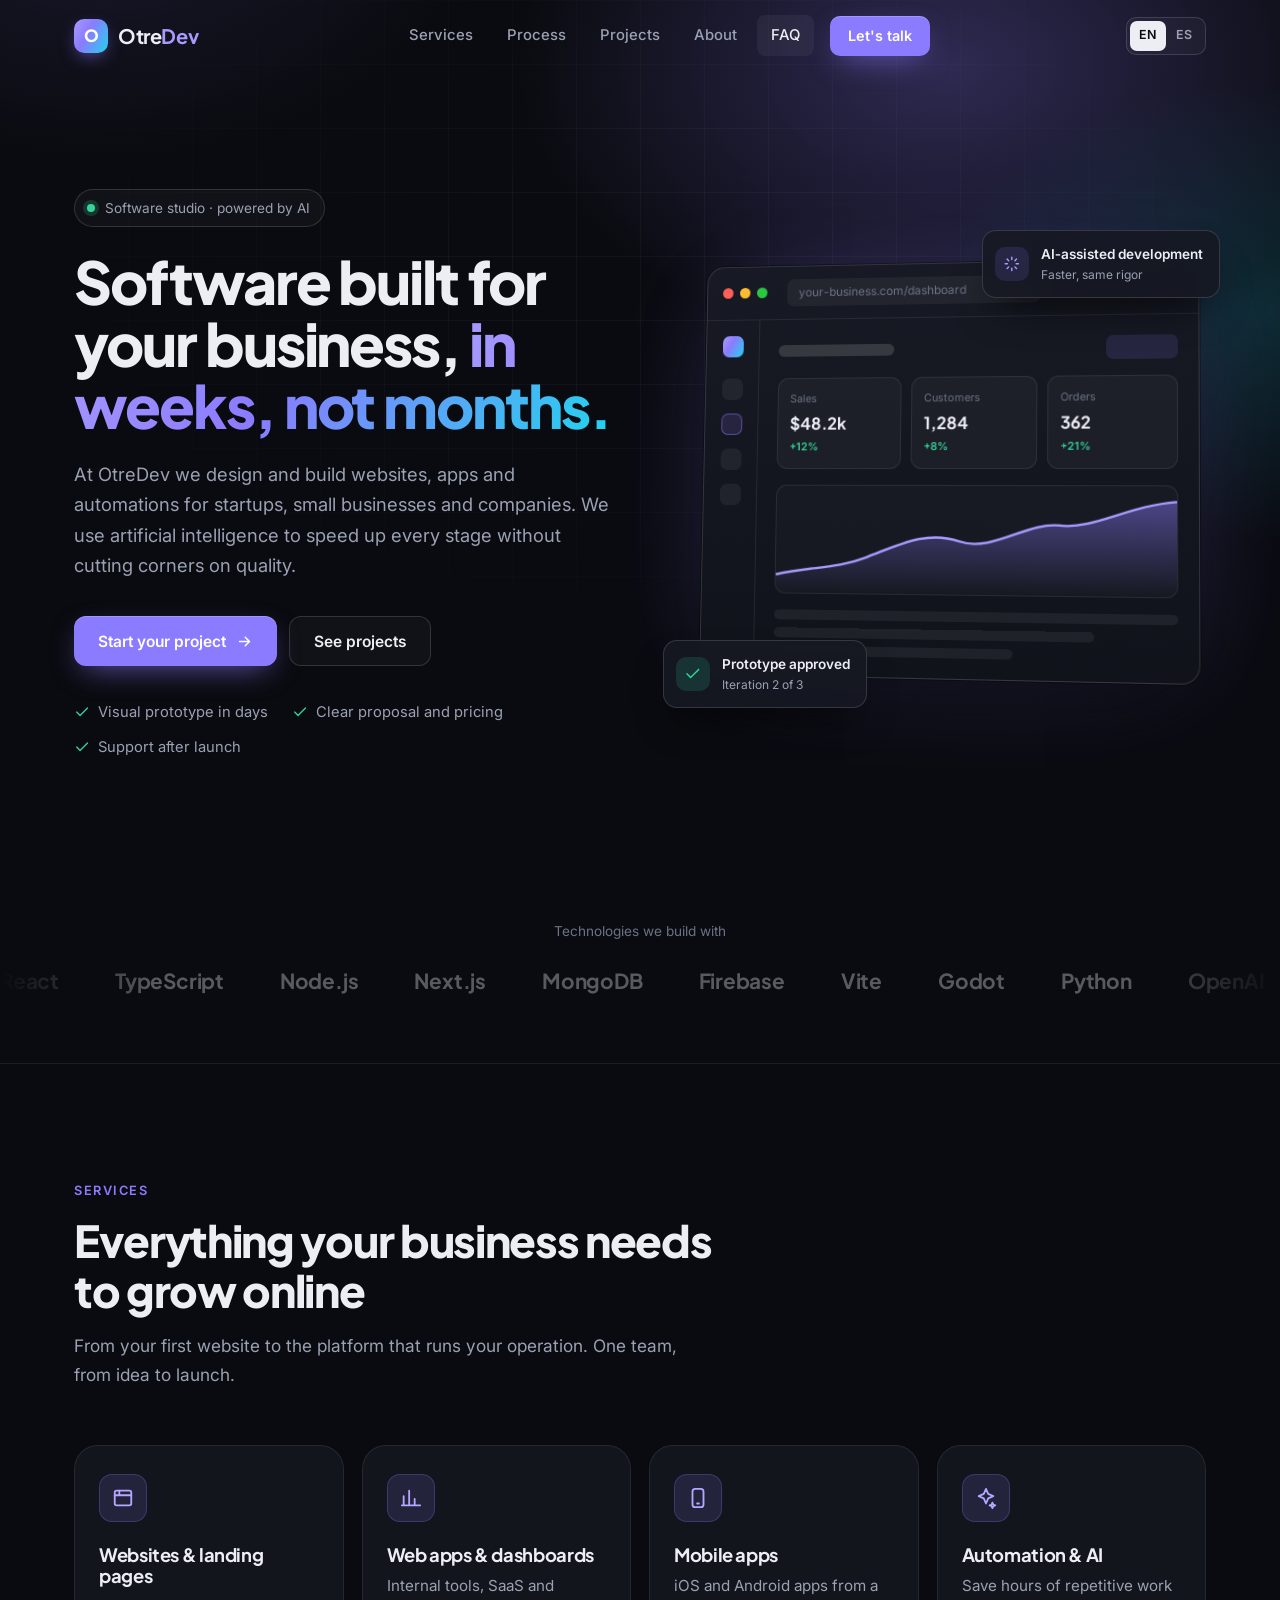
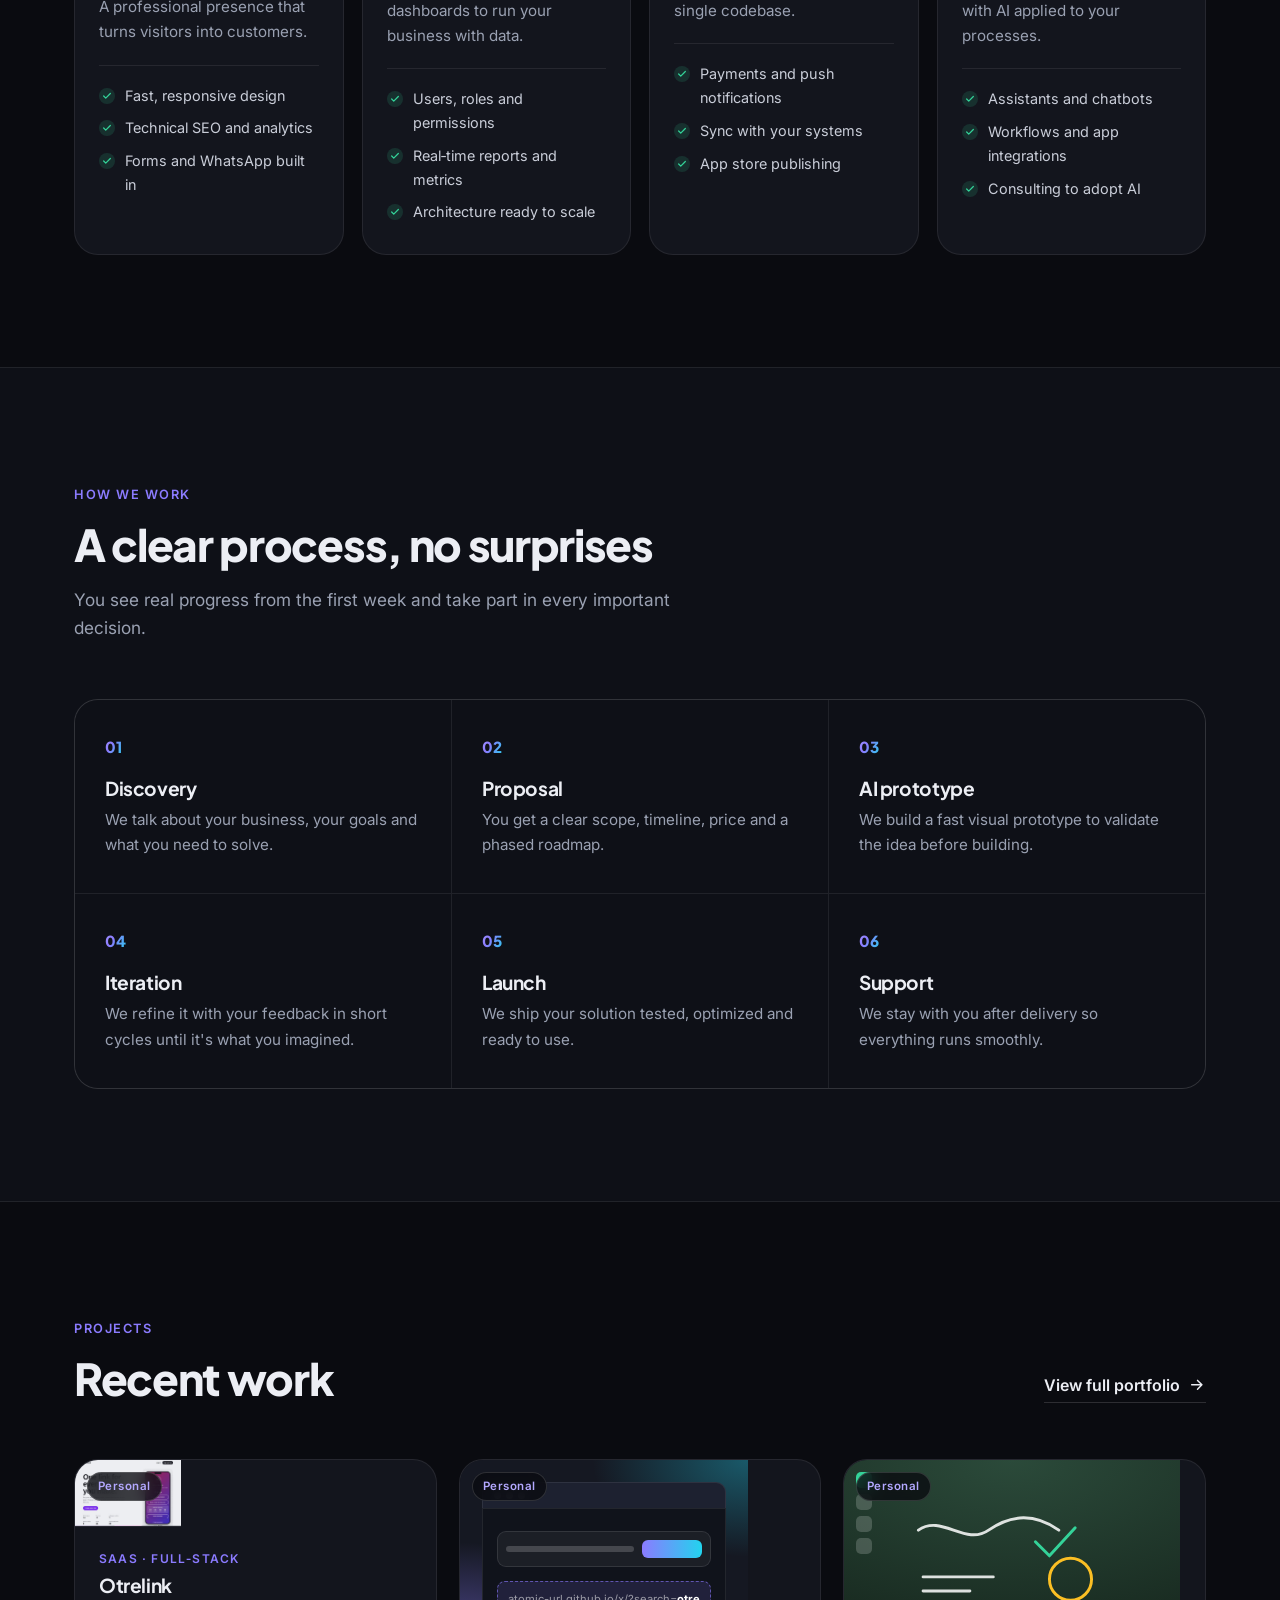
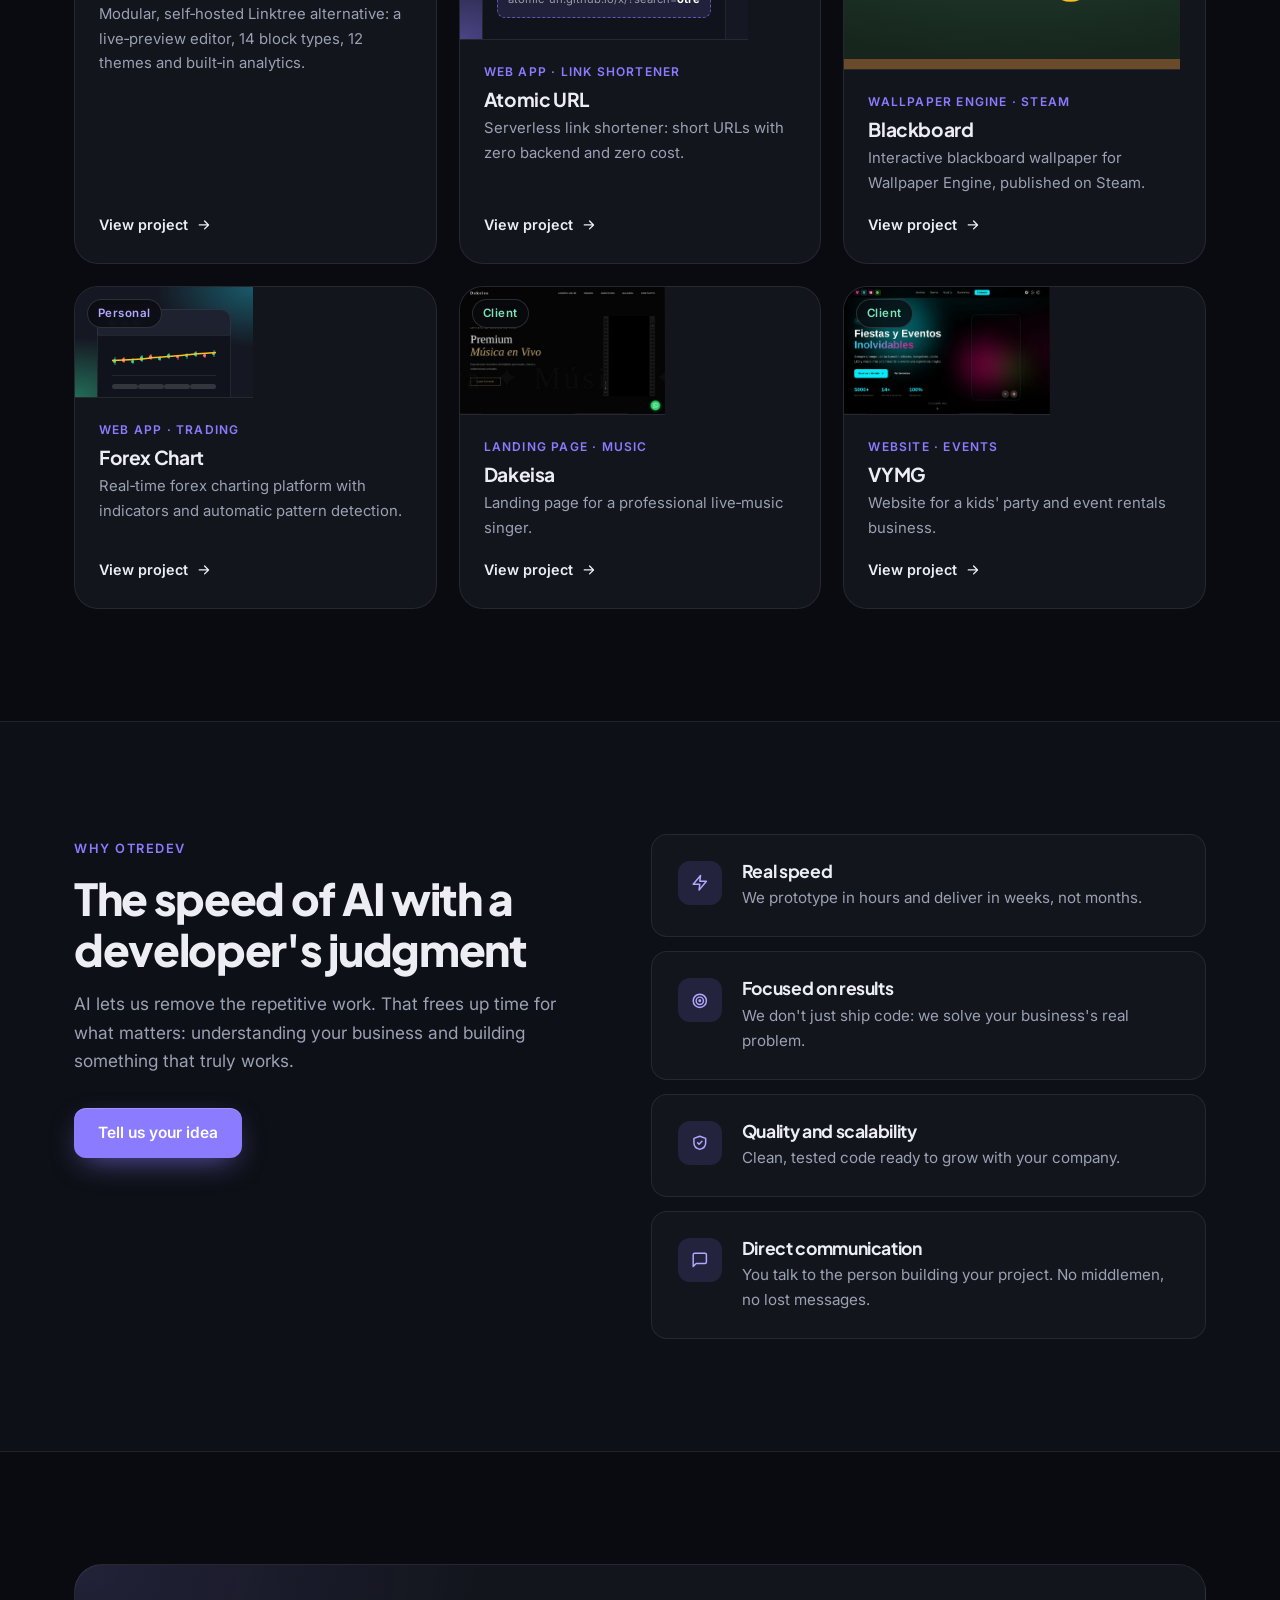
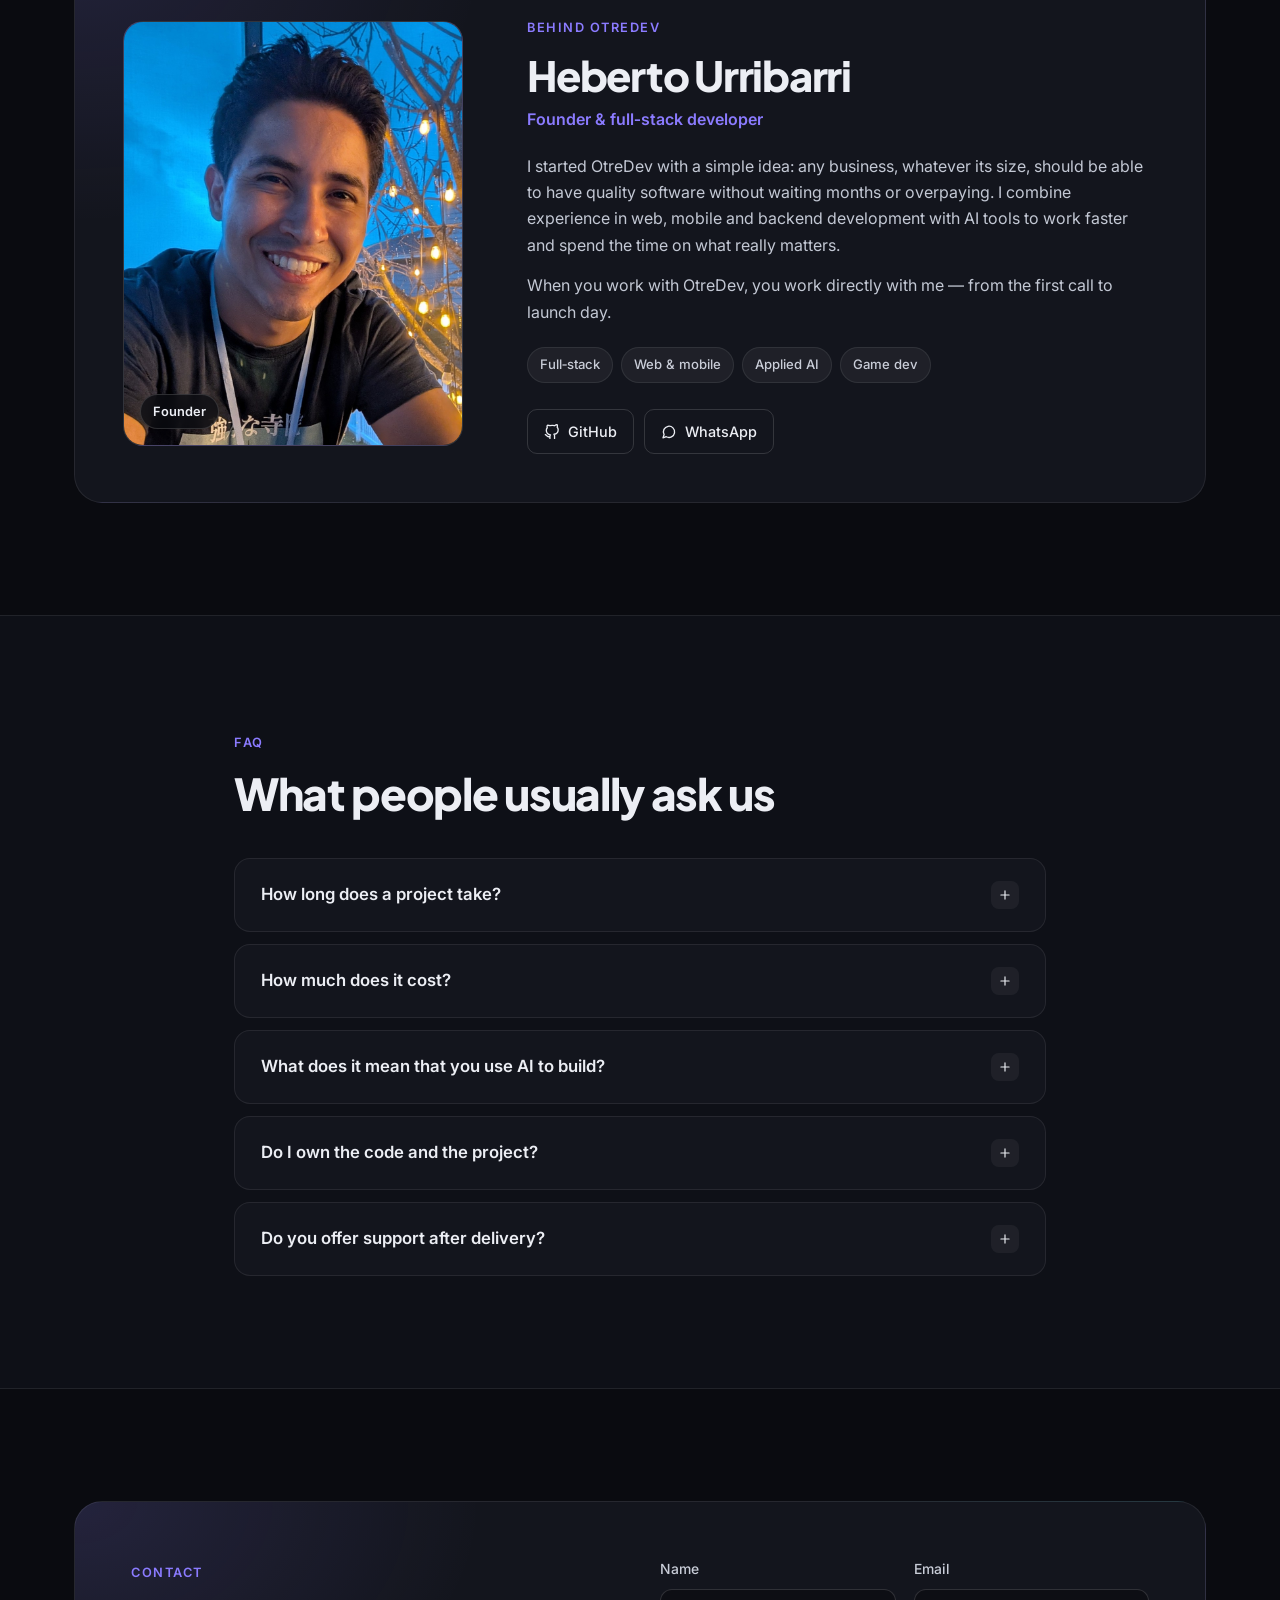
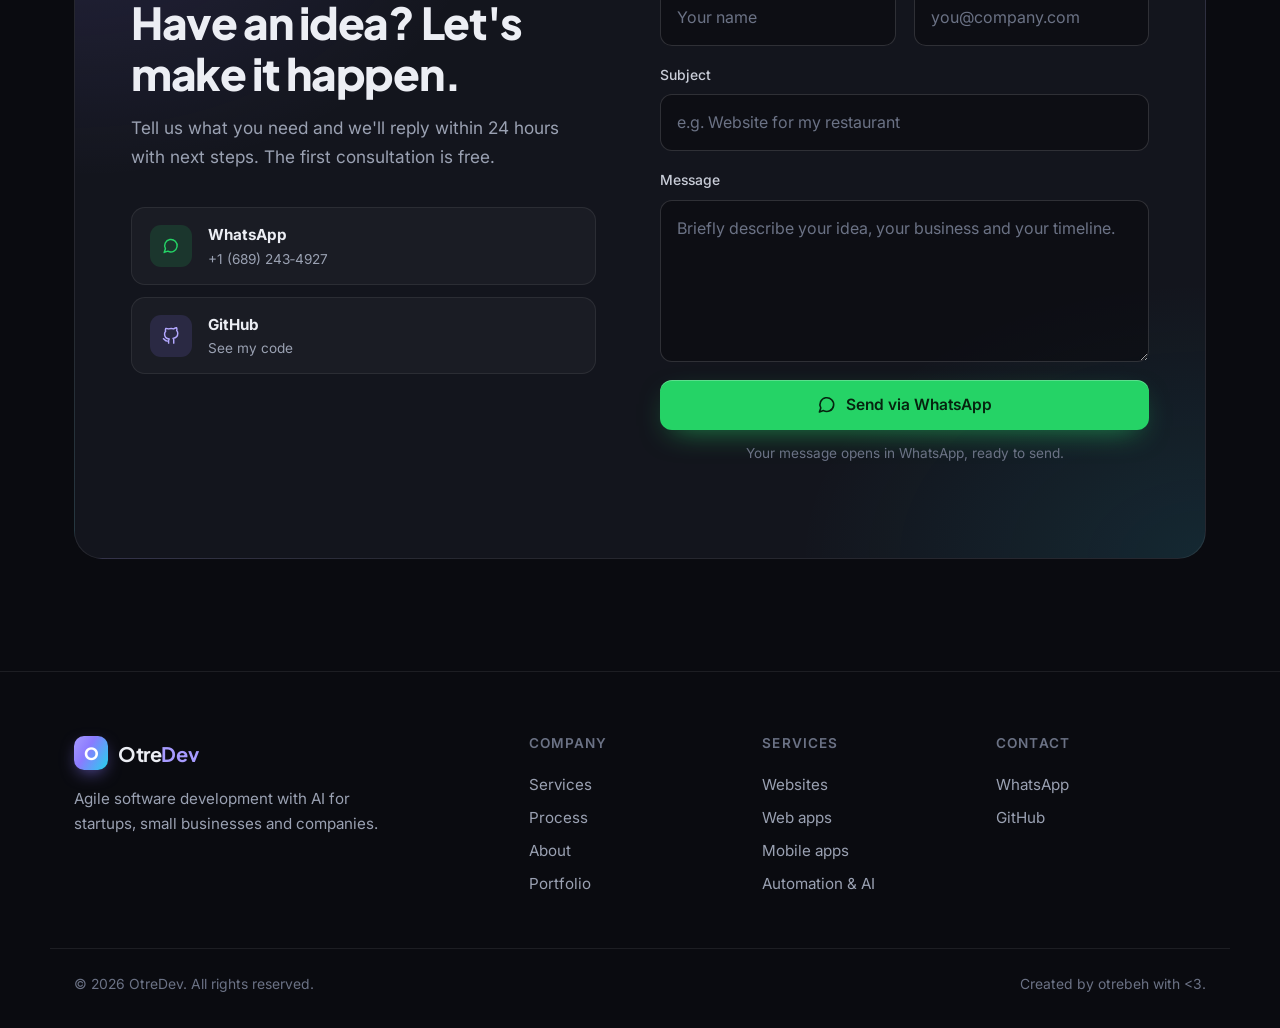
==== commit 46dfe81a: "update projects 10-01-26" ====
--- a/index.html
+++ b/index.html
@@ -130,13 +130,13 @@
       </div>
       <div class="marquee">
         <div class="marquee__track">
-          <span>React</span><span>TypeScript</span><span>Node.js</span><span>Express</span><span>MongoDB</span>
+          <span>React</span><span>TypeScript</span><span>Node.js</span><span>Next.js</span><span>MongoDB</span>
           <span>Firebase</span><span>Vite</span><span>Godot</span><span>Python</span><span>OpenAI</span>
-          <span>React</span><span>TypeScript</span><span>Node.js</span><span>Express</span><span>MongoDB</span>
+          <span>React</span><span>TypeScript</span><span>Node.js</span><span>Next.js</span><span>MongoDB</span>
           <span>Firebase</span><span>Vite</span><span>Godot</span><span>Python</span><span>OpenAI</span>
-          <span>React</span><span>TypeScript</span><span>Node.js</span><span>Express</span><span>MongoDB</span>
+          <span>React</span><span>TypeScript</span><span>Node.js</span><span>Next.js</span><span>MongoDB</span>
           <span>Firebase</span><span>Vite</span><span>Godot</span><span>Python</span><span>OpenAI</span>
-          <span>React</span><span>TypeScript</span><span>Node.js</span><span>Express</span><span>MongoDB</span>
+          <span>React</span><span>TypeScript</span><span>Node.js</span><span>Next.js</span><span>MongoDB</span>
           <span>Firebase</span><span>Vite</span><span>Godot</span><span>Python</span><span>OpenAI</span>
         </div>
       </div>
--- a/styles.css
+++ b/styles.css
@@ -901,3 +901,5 @@
 }
 .mock__book .m-mini { width: 80%; display: grid; grid-template-columns: 1fr 1fr; gap: 6px; }
 .mock__book .m-mini i { aspect-ratio: 1; border: 1.5px solid #2b2b3a; background: repeating-linear-gradient(0deg, transparent 0 32%, rgba(0,0,0,.35) 32% 34%), repeating-linear-gradient(90deg, transparent 0 32%, rgba(0,0,0,.35) 32% 34%), #fff; }
+.mock { isolation: isolate; }
+.project__thumb > img, .modal__thumb > img { z-index: 1; }
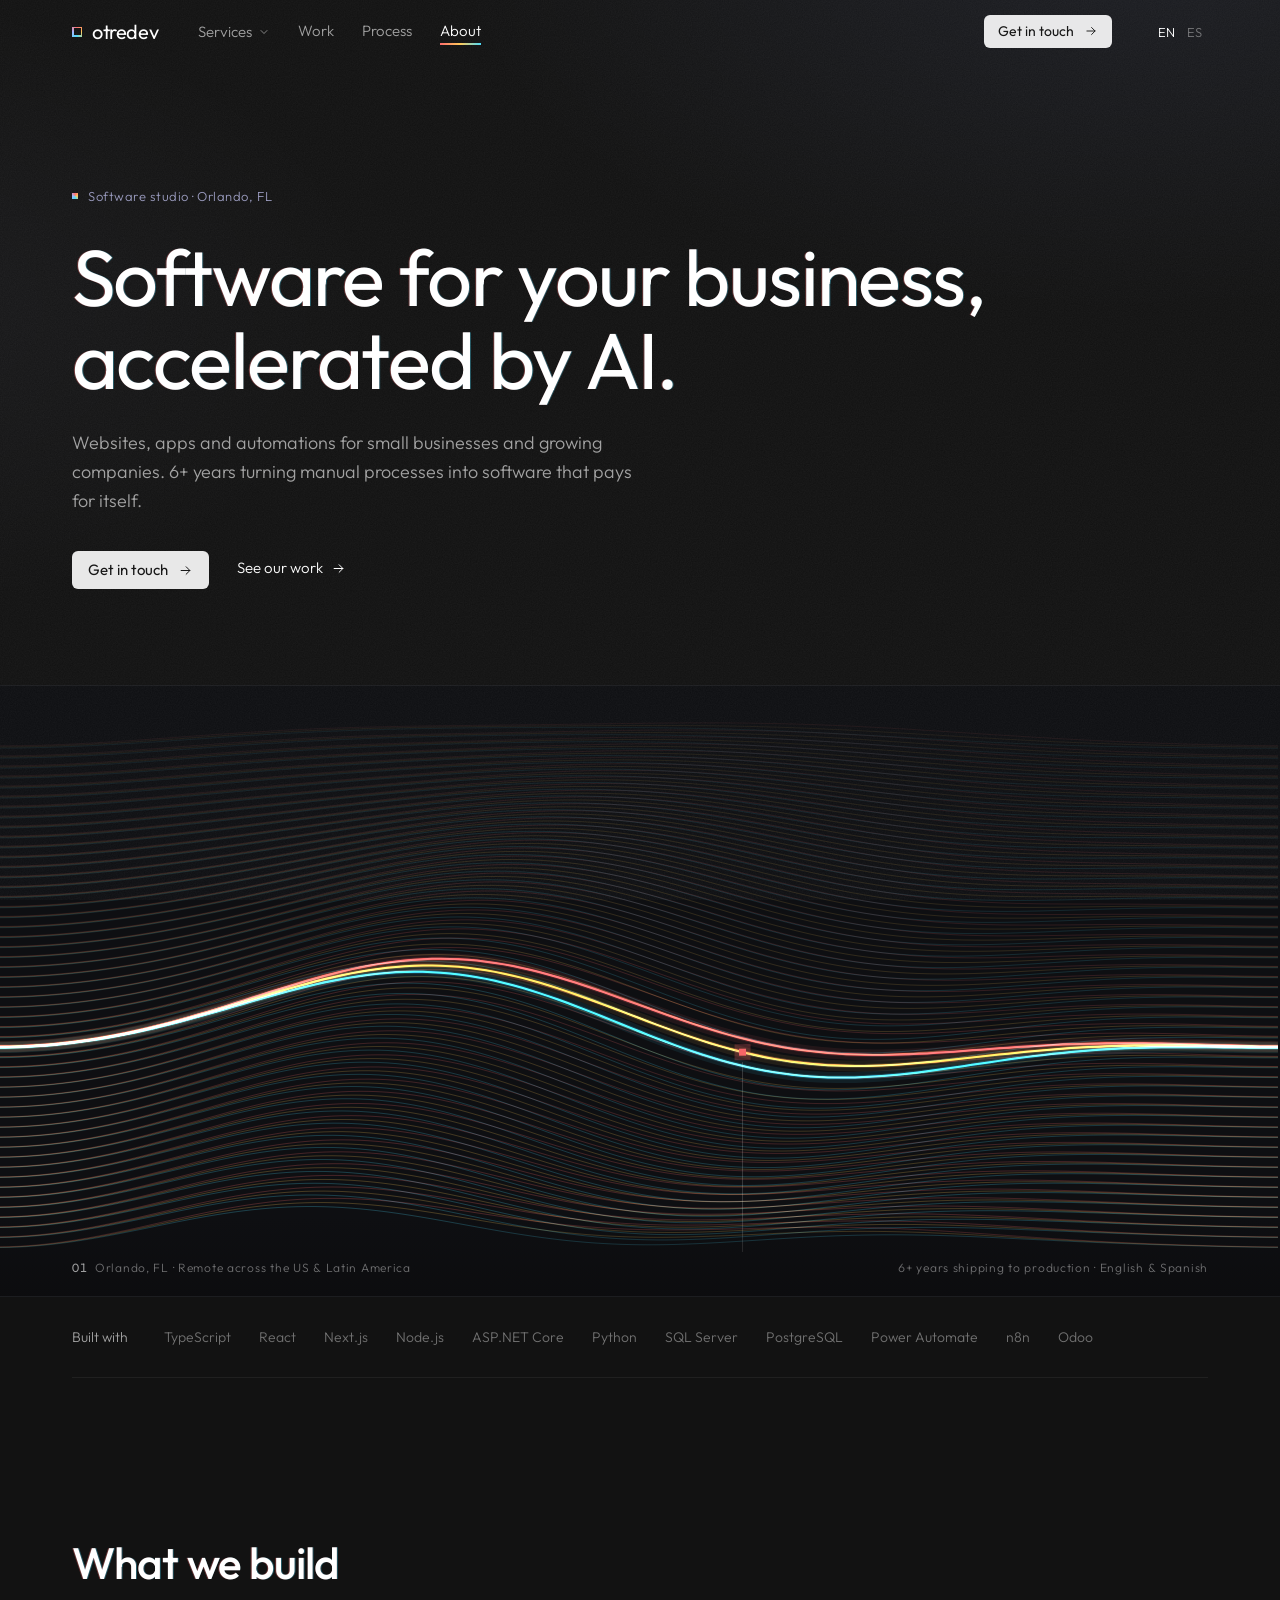
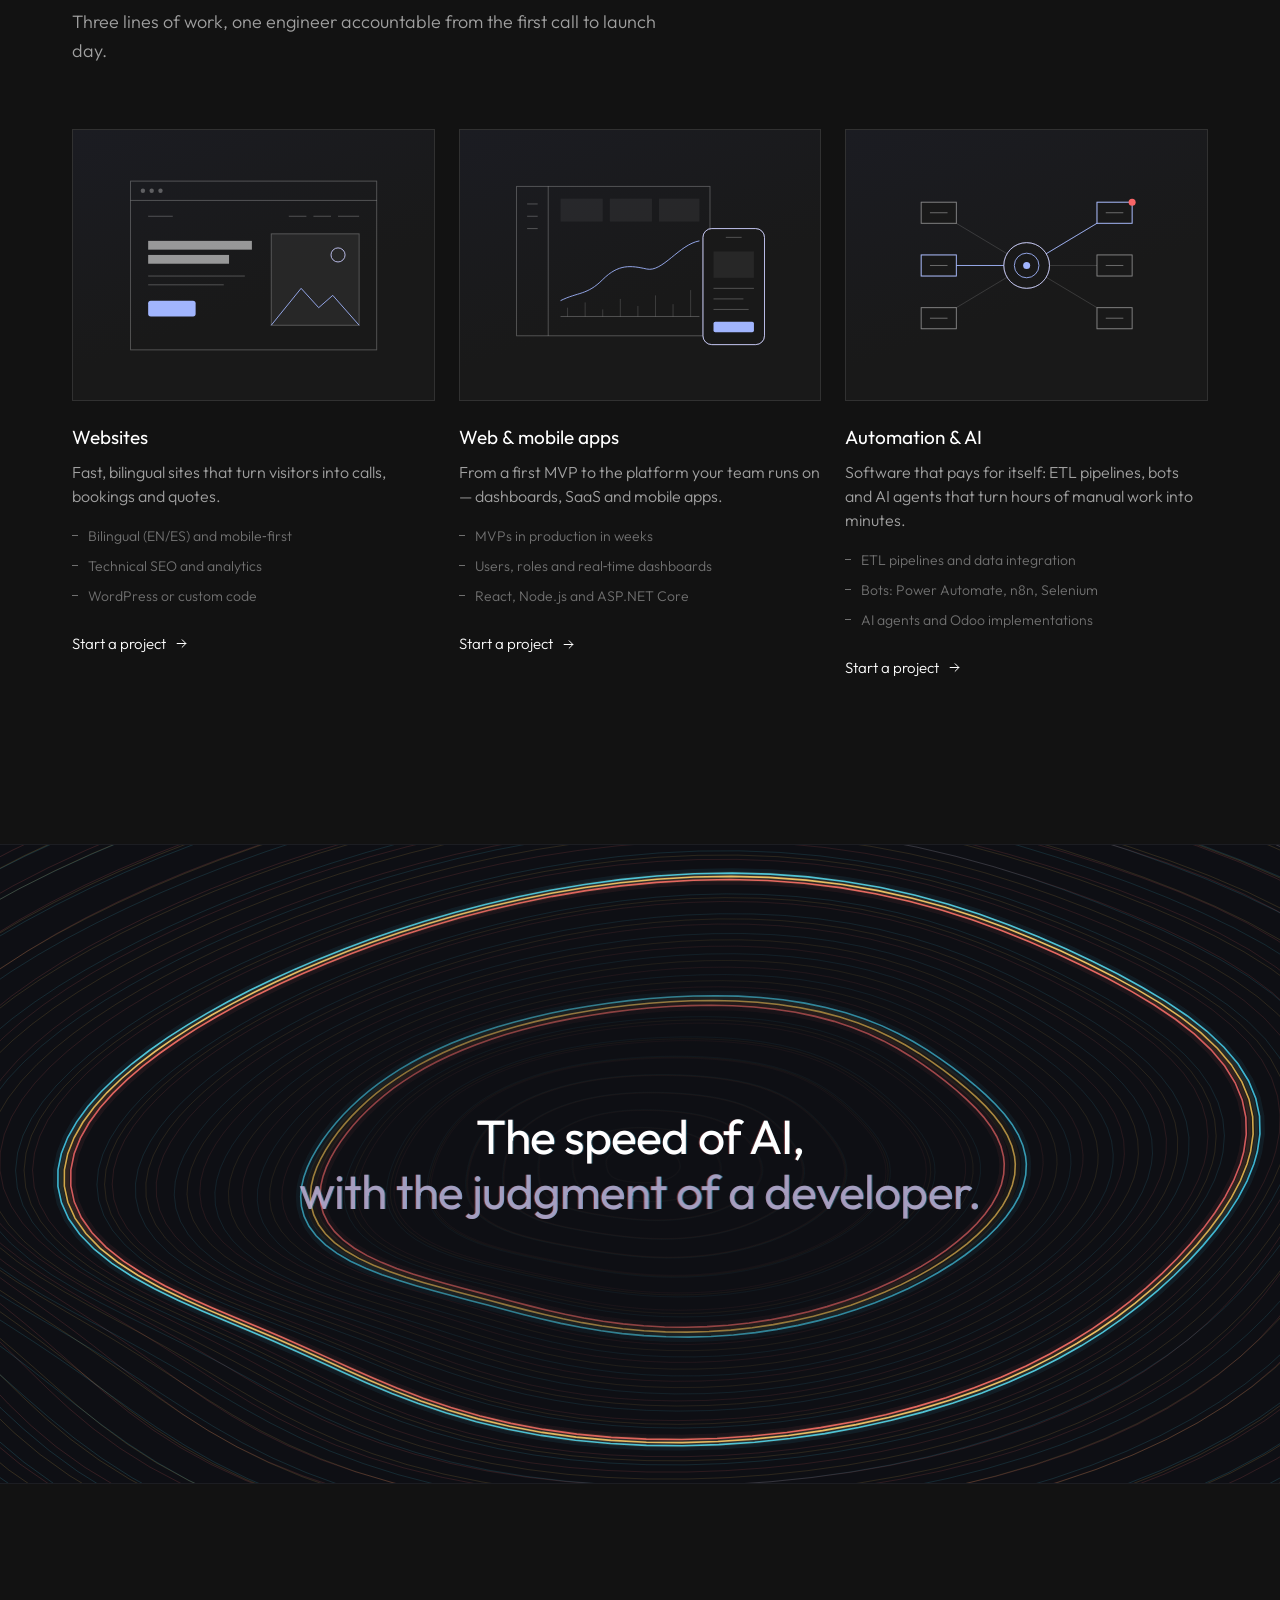
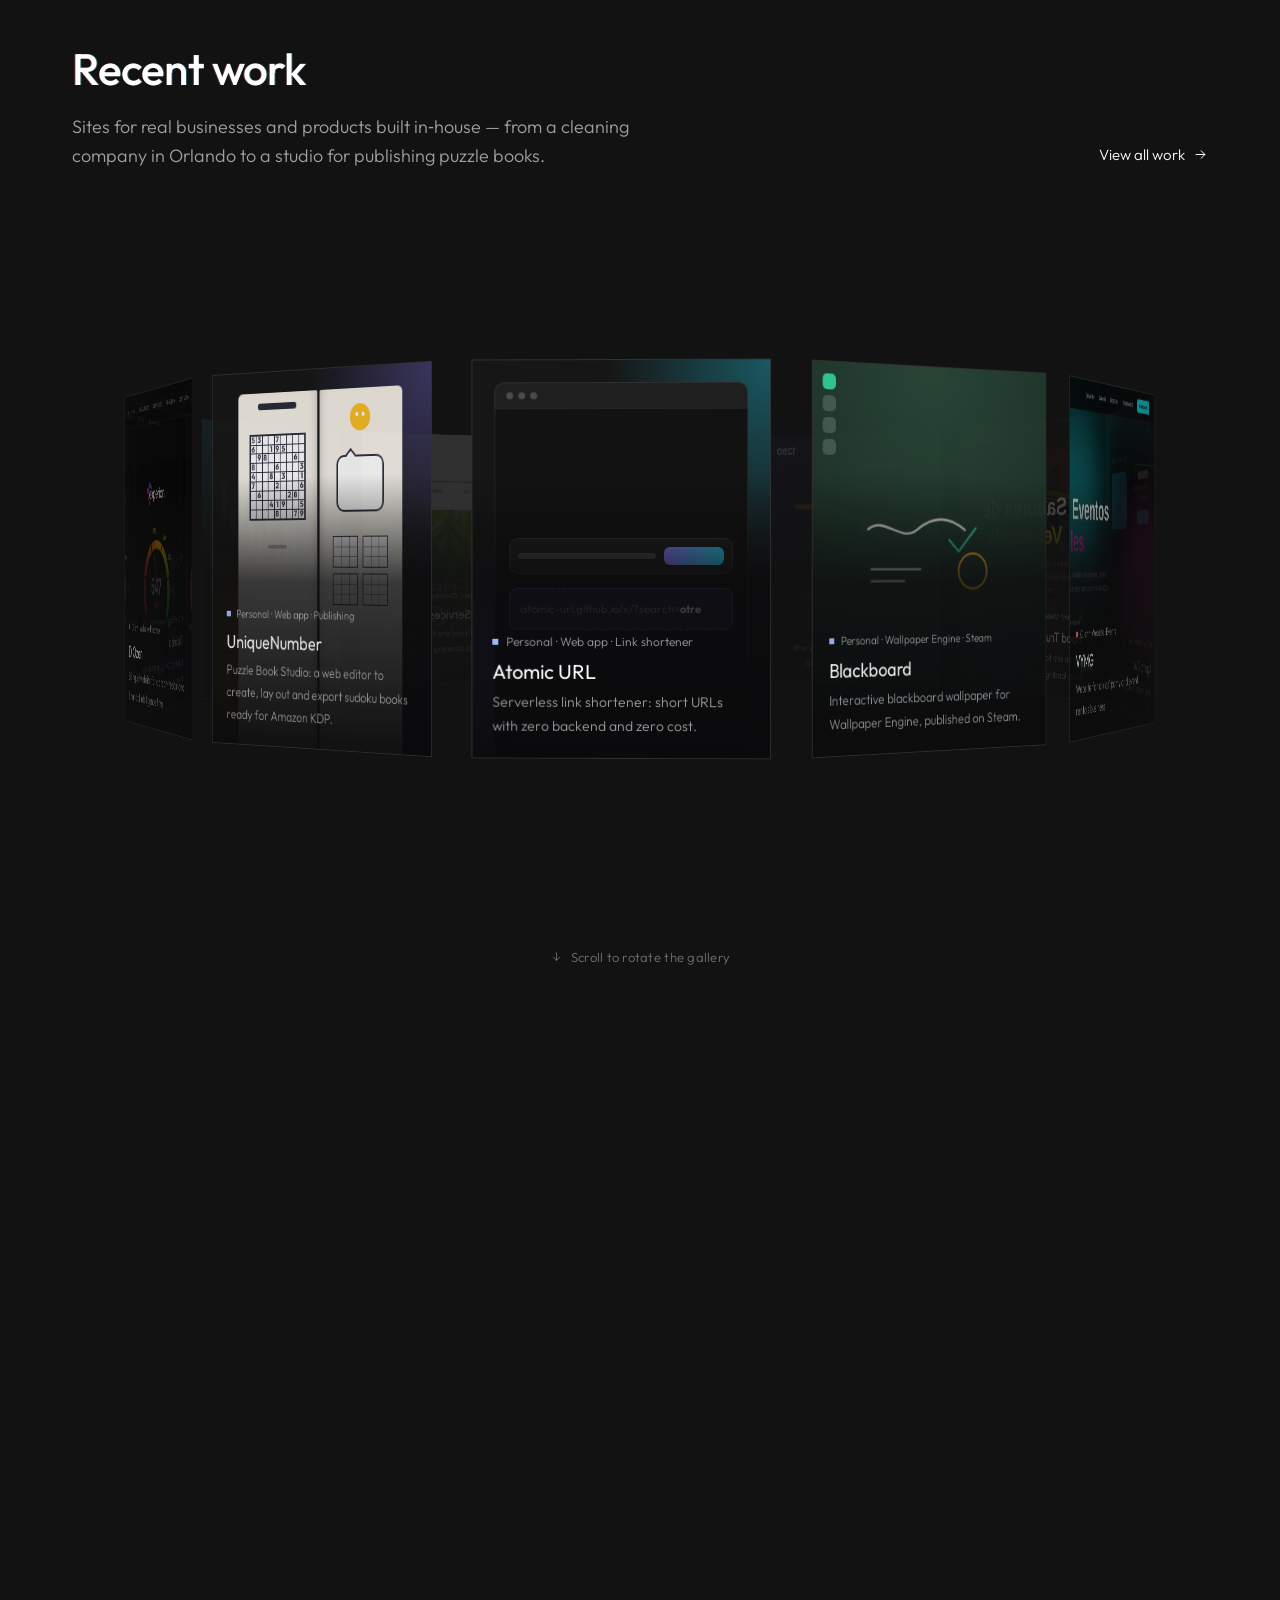
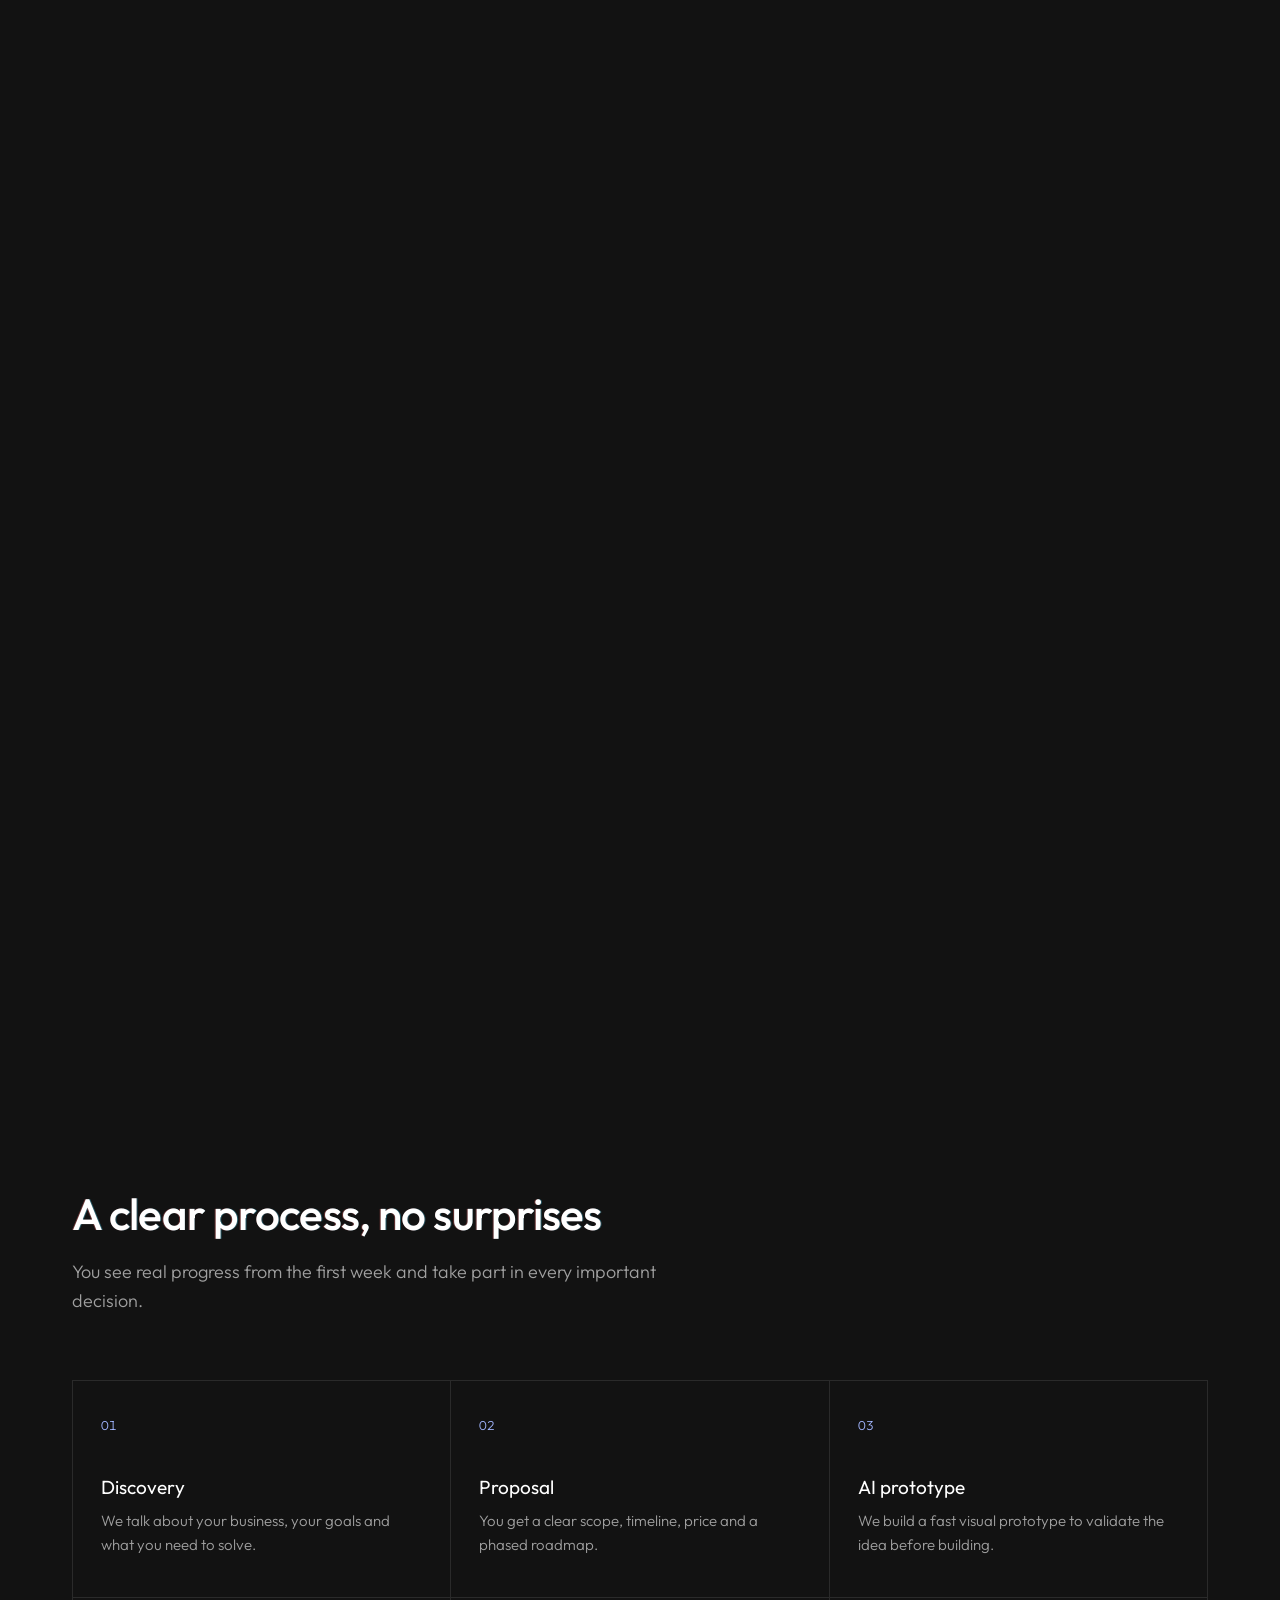
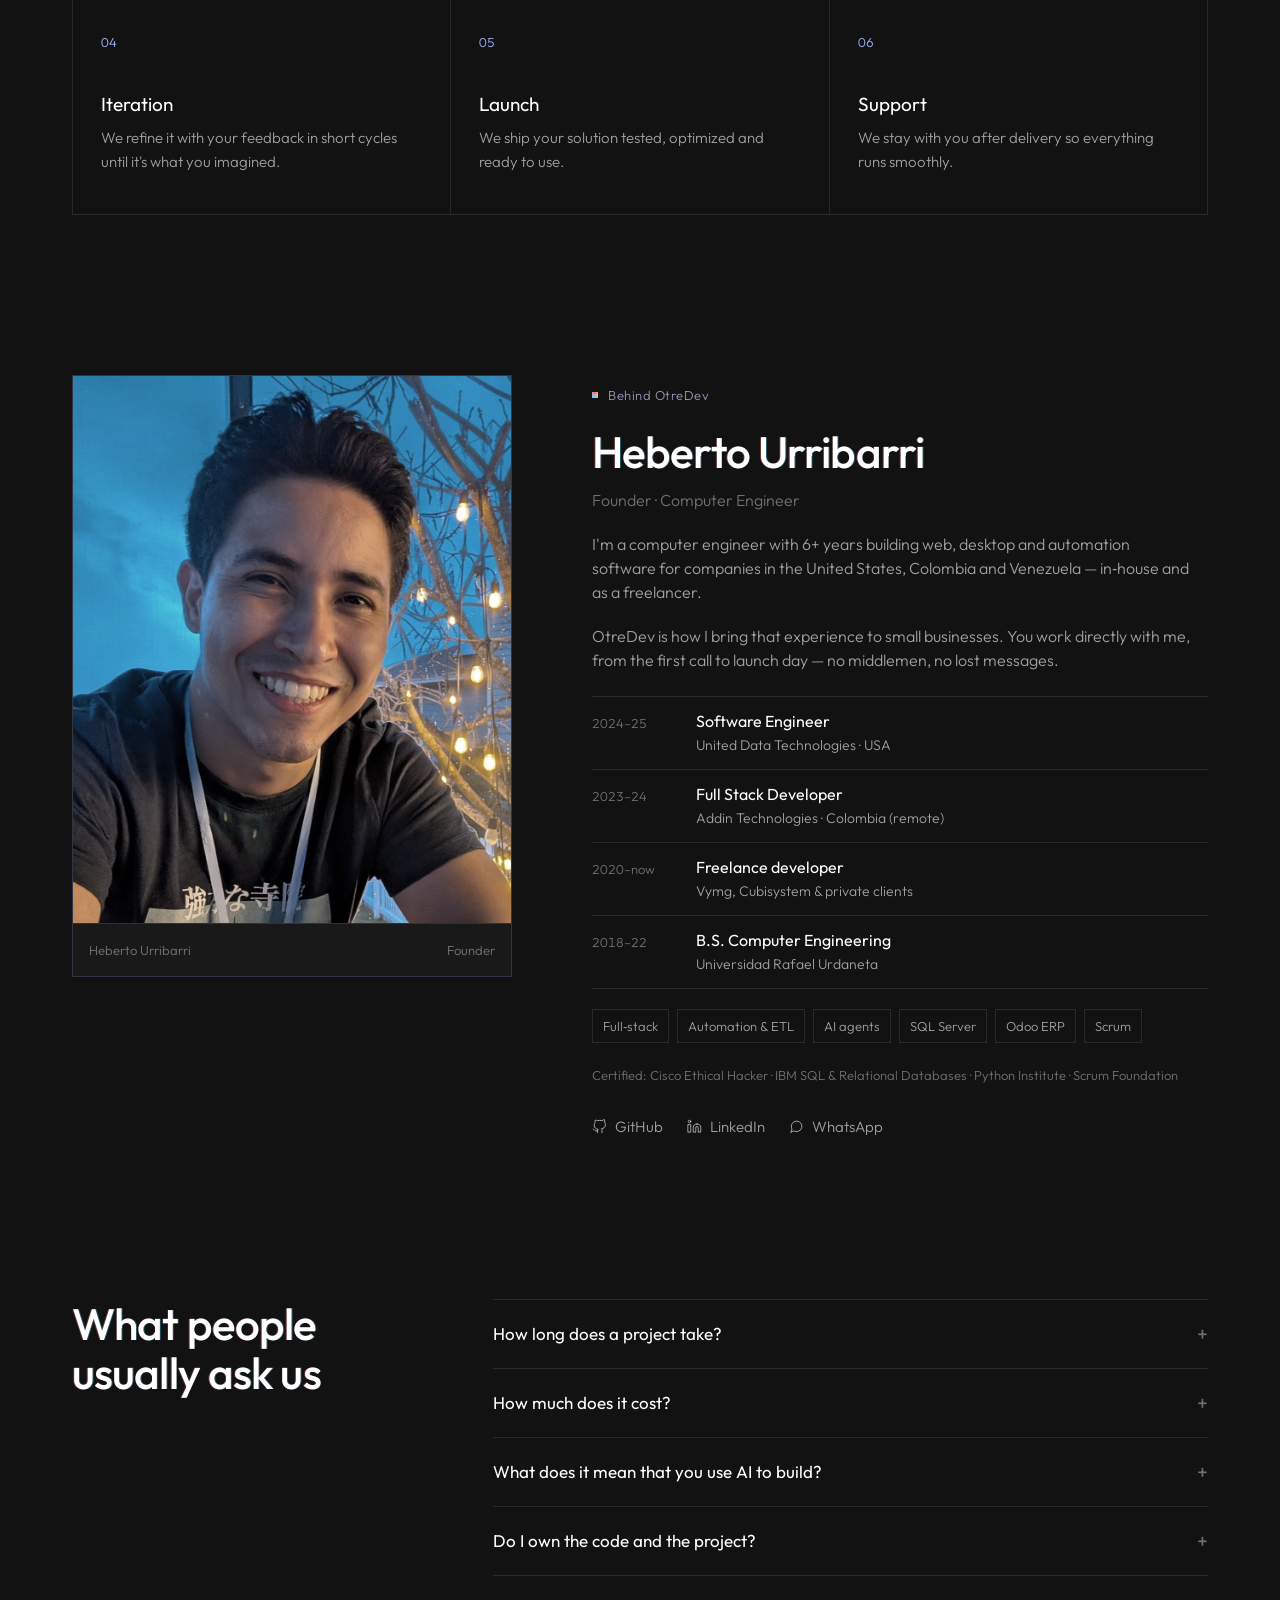
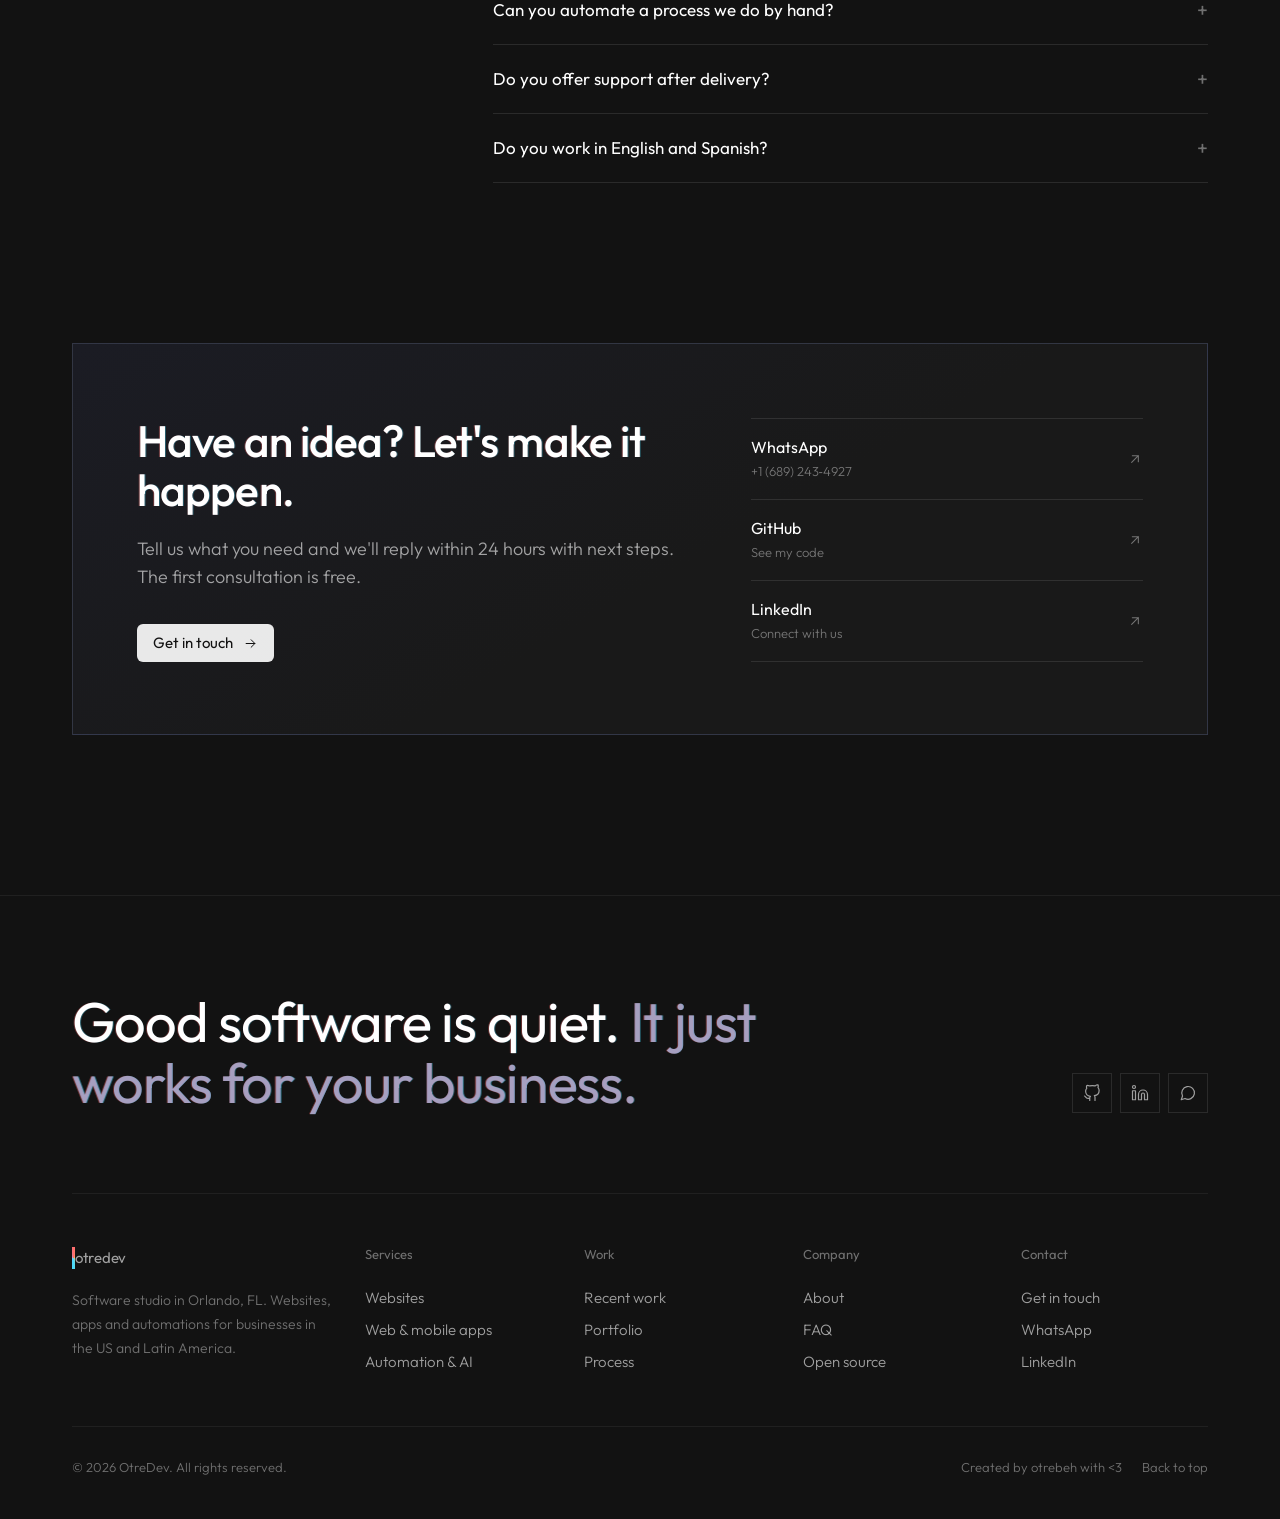
==== commit a2bc70cf: "new design" ====
--- a/index.html
+++ b/index.html
@@ -5,14 +5,14 @@
   <meta name="viewport" content="width=device-width, initial-scale=1.0">
   <title data-i18n="meta.title">OtreDev — Agile software development with AI</title>
   <meta name="description" data-i18n-content="meta.desc" content="OtreDev designs and builds websites, apps and automations for startups, small businesses and companies. Agile development powered by AI.">
-  <meta name="theme-color" content="#0a0b10">
+  <meta name="theme-color" content="#121212">
   <meta property="og:title" content="OtreDev — Agile software development with AI">
   <meta property="og:description" content="Websites, apps and automations built for your business, delivered in weeks.">
   <meta property="og:type" content="website">
-  <link rel="icon" href="data:image/svg+xml,%3Csvg xmlns='http://www.w3.org/2000/svg' viewBox='0 0 32 32'%3E%3Cdefs%3E%3ClinearGradient id='g' x1='0' y1='0' x2='1' y2='1'%3E%3Cstop offset='0' stop-color='%238b7bff'/%3E%3Cstop offset='1' stop-color='%2322d3ee'/%3E%3C/linearGradient%3E%3C/defs%3E%3Crect width='32' height='32' rx='8' fill='url(%23g)'/%3E%3Ccircle cx='16' cy='16' r='7' fill='none' stroke='white' stroke-width='3'/%3E%3C/svg%3E">
+  <link rel="icon" href="data:image/svg+xml,%3Csvg xmlns='http://www.w3.org/2000/svg' viewBox='0 0 32 32'%3E%3Crect width='32' height='32' fill='%23121212'/%3E%3Crect x='10' y='10' width='12' height='12' fill='none' stroke='%23CACCFD' stroke-width='2.5'/%3E%3C/svg%3E">
   <link rel="preconnect" href="https://fonts.googleapis.com">
   <link rel="preconnect" href="https://fonts.gstatic.com" crossorigin>
-  <link href="https://fonts.googleapis.com/css2?family=Inter:wght@400;500;600&family=Plus+Jakarta+Sans:wght@500;600;700;800&display=swap" rel="stylesheet">
+  <link href="https://fonts.googleapis.com/css2?family=Outfit:wght@300;400;500&display=swap" rel="stylesheet">
   <link rel="stylesheet" href="styles.css">
 </head>
 <body>
@@ -21,17 +21,37 @@
   <header class="nav" id="nav">
     <div class="container nav__inner">
       <a href="#inicio" class="brand" aria-label="OtreDev">
-        <span class="brand__mark" aria-hidden="true">O</span>
-        <span class="brand__name">Otre<span>Dev</span></span>
+        <span class="brand__mark" aria-hidden="true"></span>otredev
       </a>
 
       <nav class="nav__menu" id="navMenu" aria-label="Main">
-        <a href="#servicios" class="nav__link" data-i18n="nav.services">Services</a>
+        <div class="dropdown" id="servicesMenu">
+          <button type="button" class="nav__link" aria-expanded="false" aria-controls="servicesPanel">
+            <span data-i18n="nav.services">Services</span>
+            <svg class="icon" viewBox="0 0 24 24" aria-hidden="true"><path d="m6 9 6 6 6-6"/></svg>
+          </button>
+          <div class="dropdown__panel" id="servicesPanel">
+            <a href="#servicios" class="dropdown__item">
+              <strong><i></i><span data-i18n="prod.1.t">Websites</span></strong>
+              <span data-i18n="prod.1.short">Fast sites and landing pages that turn visitors into customers.</span>
+            </a>
+            <a href="#servicios" class="dropdown__item">
+              <strong><i></i><span data-i18n="prod.2.t">Web &amp; mobile apps</span></strong>
+              <span data-i18n="prod.2.short">Dashboards, SaaS and apps for iOS and Android.</span>
+            </a>
+            <a href="#servicios" class="dropdown__item">
+              <strong><i></i><span data-i18n="prod.3.t">Automation &amp; AI</span></strong>
+              <span data-i18n="prod.3.short">Assistants and workflows that remove repetitive work.</span>
+            </a>
+          </div>
+        </div>
+        <a href="#proyectos" class="nav__link" data-i18n="nav.projects">Work</a>
         <a href="#proceso" class="nav__link" data-i18n="nav.process">Process</a>
-        <a href="#proyectos" class="nav__link" data-i18n="nav.projects">Projects</a>
         <a href="#fundador" class="nav__link" data-i18n="nav.about">About</a>
-        <a href="#faq" class="nav__link" data-i18n="nav.faq">FAQ</a>
-        <a href="#contacto" class="btn btn--primary btn--sm nav__cta" data-i18n="nav.cta">Let's talk</a>
+        <button type="button" class="btn btn--primary btn--sm nav__cta" data-ask>
+          <span data-i18n="nav.cta">Get in touch</span>
+          <svg class="icon" viewBox="0 0 24 24" aria-hidden="true"><path d="M5 12h14M13 6l6 6-6 6"/></svg>
+        </button>
       </nav>
 
       <div class="nav__right">
@@ -49,163 +69,181 @@
   <main>
     <!-- ============ HERO ============ -->
     <section class="hero" id="inicio">
-      <div class="hero__glow" aria-hidden="true"></div>
-      <div class="hero__grid" aria-hidden="true"></div>
-
-      <div class="container hero__inner">
+      <div class="container">
         <div class="hero__copy">
-          <span class="eyebrow reveal"><span class="dot"></span> <span data-i18n="hero.eyebrow">Software studio · powered by AI</span></span>
-          <h1 class="hero__title reveal" data-i18n-html="hero.title">
-            Software built for your business, <span class="grad">in weeks, not months.</span>
-          </h1>
-          <p class="hero__lead reveal" data-i18n="hero.lead">
-            At OtreDev we design and build websites, apps and automations for startups, small businesses and companies. We use artificial intelligence to speed up every stage without cutting corners on quality.
+          <span class="label reveal" data-i18n="hero.eyebrow">Software studio · powered by AI</span>
+          <h1 class="h1 reveal" data-i18n="hero.title">Software for your business, accelerated by AI.</h1>
+          <p class="lead reveal" data-i18n="hero.lead">We design and build websites, apps and automations for startups, small businesses and companies — using AI to move faster, never to cut corners.</p>
+          <div class="hero__actions reveal">
+            <button type="button" class="btn btn--primary" data-ask>
+              <span data-i18n="nav.cta">Get in touch</span>
+              <svg class="icon" viewBox="0 0 24 24" aria-hidden="true"><path d="M5 12h14M13 6l6 6-6 6"/></svg>
+            </button>
+            <a href="#proyectos" class="link-arrow">
+              <span data-i18n="hero.cta2">See our work</span>
+              <svg class="icon" viewBox="0 0 24 24" aria-hidden="true"><path d="M5 12h14M13 6l6 6-6 6"/></svg>
+            </a>
+          </div>
+        </div>
+
+        <div class="hero__visual reveal" aria-hidden="true">
+          <canvas data-field="hero"></canvas>
+          <div class="hero__meta">
+            <span><b>01</b> &nbsp;<span data-i18n="hero.m1">Discovery → Prototype → Launch</span></span>
+            <span data-i18n="hero.m2">Visual prototype in days · Clear pricing · Support after launch</span>
+          </div>
+        </div>
+
+        <div class="stack reveal">
+          <span data-i18n="stack.label">Built with</span>
+          <span>TypeScript</span><span>React</span><span>Next.js</span><span>Node.js</span><span>ASP.NET Core</span><span>Python</span><span>SQL Server</span><span>PostgreSQL</span><span>Power Automate</span><span>n8n</span><span>Odoo</span>
+        </div>
+      </div>
+    </section>
+
+    <!-- ============ SERVICIOS (productos) ============ -->
+    <section class="section" id="servicios">
+      <div class="container">
+        <header class="section__head reveal">
+          <h2 class="h2" data-i18n="svc.title">What we build</h2>
+          <p class="lead" data-i18n="svc.lead">Three lines of work, one team — from your first website to the platform that runs your operation.</p>
+        </header>
+
+        <div class="products">
+          <article class="product reveal">
+            <div class="product__visual" aria-hidden="true">
+              <svg class="viz" viewBox="0 0 320 240">
+                <rect x="20" y="24" width="280" height="192"/>
+                <path d="M20 46h280"/>
+                <circle cx="34" cy="35" r="2.5" style="fill:rgba(255,255,255,.3);stroke:none"/><circle cx="44" cy="35" r="2.5" style="fill:rgba(255,255,255,.3);stroke:none"/><circle cx="54" cy="35" r="2.5" style="fill:rgba(255,255,255,.3);stroke:none"/>
+                <path d="M40 64h28M200 64h20M228 64h20M256 64h24"/>
+                <rect x="40" y="92" width="118" height="10" class="fill" style="fill:rgba(255,255,255,.55)"/>
+                <rect x="40" y="108" width="92" height="10" class="fill" style="fill:rgba(255,255,255,.55)"/>
+                <path d="M40 132h110M40 142h86"/>
+                <rect x="40" y="160" width="54" height="18" rx="3" class="hi-fill"/>
+                <rect x="180" y="84" width="100" height="104" class="fill"/>
+                <rect x="180" y="84" width="100" height="104"/>
+                <path d="M180 188 214 146l20 22 16-14 30 34" class="hi"/>
+                <circle cx="256" cy="108" r="8" class="lav"/>
+              </svg>
+            </div>
+            <div class="product__body">
+              <h3 data-i18n="prod.1.t">Websites</h3>
+              <p data-i18n="prod.1.p">A professional presence that turns visitors into customers.</p>
+              <ul class="product__list">
+                <li data-i18n="svc.1.l1">Fast, responsive design</li>
+                <li data-i18n="svc.1.l2">Technical SEO and analytics</li>
+                <li data-i18n="svc.1.l3">Forms and WhatsApp built in</li>
+              </ul>
+              <button type="button" class="link-arrow" data-ask="web"><span data-i18n="prod.cta">Start a project</span><svg class="icon" viewBox="0 0 24 24" aria-hidden="true"><path d="M5 12h14M13 6l6 6-6 6"/></svg></button>
+            </div>
+          </article>
+
+          <article class="product reveal">
+            <div class="product__visual" aria-hidden="true">
+              <svg class="viz" viewBox="0 0 320 240">
+                <rect x="20" y="30" width="220" height="170"/>
+                <path d="M56 30v170"/>
+                <path d="M32 50h12M32 64h12M32 78h12"/>
+                <rect x="70" y="44" width="48" height="26" class="fill"/><rect x="126" y="44" width="48" height="26" class="fill"/><rect x="182" y="44" width="46" height="26" class="fill"/>
+                <path d="M70 160 C90 150 100 154 118 136 S150 120 168 124 S205 96 228 92" class="hi"/>
+                <path d="M70 178h158" />
+                <path d="M78 178v-10M98 178v-16M118 178v-8M138 178v-20M158 178v-12M178 178v-24M198 178v-14M218 178v-30" style="stroke:rgba(255,255,255,.18)"/>
+                <rect x="232" y="78" width="70" height="132" rx="10" style="fill:#191919"/>
+                <rect x="232" y="78" width="70" height="132" rx="10" class="lav"/>
+                <path d="M258 88h18"/>
+                <rect x="244" y="104" width="46" height="30" class="fill"/>
+                <path d="M244 146h46M244 158h34M244 170h40"/>
+                <rect x="244" y="184" width="46" height="12" rx="2" class="hi-fill"/>
+              </svg>
+            </div>
+            <div class="product__body">
+              <h3 data-i18n="prod.2.t">Web &amp; mobile apps</h3>
+              <p data-i18n="prod.2.p">Internal tools, SaaS, dashboards and iOS/Android apps from a single codebase.</p>
+              <ul class="product__list">
+                <li data-i18n="svc.2.l1">Users, roles and permissions</li>
+                <li data-i18n="svc.2.l2">Real‑time reports and metrics</li>
+                <li data-i18n="svc.3.l1">Payments and push notifications</li>
+              </ul>
+              <button type="button" class="link-arrow" data-ask="app"><span data-i18n="prod.cta">Start a project</span><svg class="icon" viewBox="0 0 24 24" aria-hidden="true"><path d="M5 12h14M13 6l6 6-6 6"/></svg></button>
+            </div>
+          </article>
+
+          <article class="product reveal">
+            <div class="product__visual" aria-hidden="true">
+              <svg class="viz" viewBox="0 0 320 240">
+                <path d="M60 60 160 120M60 120h100M60 180l100-60M160 120l100-60M160 120h100M160 120l100 60" style="stroke:rgba(255,255,255,.16)"/>
+                <path d="M60 120h100M160 120l100-60" class="hi"/>
+                <rect x="40" y="48" width="40" height="24" style="fill:#191919"/><rect x="40" y="48" width="40" height="24"/>
+                <rect x="40" y="108" width="40" height="24" style="fill:#191919"/><rect x="40" y="108" width="40" height="24" class="hi"/>
+                <rect x="40" y="168" width="40" height="24" style="fill:#191919"/><rect x="40" y="168" width="40" height="24"/>
+                <circle cx="160" cy="120" r="26" style="fill:#191919"/>
+                <circle cx="160" cy="120" r="26" class="lav"/>
+                <circle cx="160" cy="120" r="14" class="hi"/>
+                <circle cx="160" cy="120" r="4" class="hi-fill"/>
+                <rect x="240" y="48" width="40" height="24" style="fill:#191919"/><rect x="240" y="48" width="40" height="24" class="hi"/>
+                <rect x="240" y="108" width="40" height="24" style="fill:#191919"/><rect x="240" y="108" width="40" height="24"/>
+                <rect x="240" y="168" width="40" height="24" style="fill:#191919"/><rect x="240" y="168" width="40" height="24"/>
+                <circle cx="280" cy="48" r="4" class="coral"/>
+                <path d="M50 60h20M50 120h20M50 180h20M250 60h20M250 120h20M250 180h20" style="stroke:rgba(255,255,255,.4)"/>
+              </svg>
+            </div>
+            <div class="product__body">
+              <h3 data-i18n="prod.3.t">Automation &amp; AI</h3>
+              <p data-i18n="prod.3.p">Save hours of repetitive work with AI applied to your processes.</p>
+              <ul class="product__list">
+                <li data-i18n="svc.4.l1">Assistants and chatbots</li>
+                <li data-i18n="svc.4.l2">Workflows and app integrations</li>
+                <li data-i18n="svc.4.l3">Consulting to adopt AI</li>
+              </ul>
+              <button type="button" class="link-arrow" data-ask="ai"><span data-i18n="prod.cta">Start a project</span><svg class="icon" viewBox="0 0 24 24" aria-hidden="true"><path d="M5 12h14M13 6l6 6-6 6"/></svg></button>
+            </div>
+          </article>
+        </div>
+      </div>
+    </section>
+
+    <!-- ============ DECLARACIÓN ============ -->
+    <section class="statement" id="ventajas" aria-label="OtreDev">
+      <canvas data-field="contour" aria-hidden="true"></canvas>
+      <p class="statement__text reveal" data-i18n-html="why.statement">The speed of AI, <span>with the judgment of a developer.</span></p>
+    </section>
+
+    <!-- ============ TRABAJO (research) ============ -->
+    <section class="section" id="proyectos">
+      <div class="container">
+        <header class="section__head section__head--row reveal">
+          <div>
+            <h2 class="h2" data-i18n="proj.title">Recent work</h2>
+            <p class="lead" data-i18n="proj.lead">Products we've shipped for clients and built in‑house — each one a small study in doing more with less.</p>
+          </div>
+          <a href="portfolio.html" class="link-arrow"><span data-i18n="proj.all">View all work</span>
+            <svg class="icon" viewBox="0 0 24 24" aria-hidden="true"><path d="M5 12h14M13 6l6 6-6 6"/></svg>
+          </a>
+        </header>
+
+      </div>
+
+      <!-- Galería circular: gira con el scroll (se genera desde script.js con todos los PROJECTS) -->
+      <div class="cg" id="workGallery">
+        <div class="cg__sticky">
+          <div class="cg__stage">
+            <div class="cg__ring" id="featuredProjects"></div>
+          </div>
+          <p class="cg__hint">
+            <svg class="icon" viewBox="0 0 24 24" aria-hidden="true"><path d="M12 5v14M6 13l6 6 6-6"/></svg>
+            <span data-i18n="proj.hint">Scroll to rotate the gallery</span>
           </p>
-          <div class="hero__actions reveal">
-            <a href="#contacto" class="btn btn--primary">
-              <span data-i18n="hero.cta1">Start your project</span>
-              <svg class="icon" viewBox="0 0 24 24" aria-hidden="true"><path d="M5 12h14M13 6l6 6-6 6"/></svg>
-            </a>
-            <a href="#proyectos" class="btn btn--ghost" data-i18n="hero.cta2">See projects</a>
-          </div>
-          <ul class="hero__trust reveal">
-            <li><svg class="icon" viewBox="0 0 24 24" aria-hidden="true"><path d="M20 6 9 17l-5-5"/></svg> <span data-i18n="hero.t1">Visual prototype in days</span></li>
-            <li><svg class="icon" viewBox="0 0 24 24" aria-hidden="true"><path d="M20 6 9 17l-5-5"/></svg> <span data-i18n="hero.t2">Clear proposal and pricing</span></li>
-            <li><svg class="icon" viewBox="0 0 24 24" aria-hidden="true"><path d="M20 6 9 17l-5-5"/></svg> <span data-i18n="hero.t3">Support after launch</span></li>
-          </ul>
-        </div>
-
-        <!-- Visual del hero: ventana de producto -->
-        <div class="hero__visual reveal" aria-hidden="true">
-          <div class="window">
-            <div class="window__bar">
-              <span></span><span></span><span></span>
-              <div class="window__url" data-i18n="hero.url">your-business.com/dashboard</div>
-            </div>
-            <div class="window__body">
-              <aside class="w-side">
-                <i class="w-logo"></i>
-                <i></i><i class="on"></i><i></i><i></i>
-              </aside>
-              <div class="w-main">
-                <div class="w-head"><b></b><em></em></div>
-                <div class="w-kpis">
-                  <div class="w-kpi"><small data-i18n="hero.k1">Sales</small><strong>$48.2k</strong><span class="up">+12%</span></div>
-                  <div class="w-kpi"><small data-i18n="hero.k2">Customers</small><strong>1,284</strong><span class="up">+8%</span></div>
-                  <div class="w-kpi"><small data-i18n="hero.k3">Orders</small><strong>362</strong><span class="up">+21%</span></div>
-                </div>
-                <div class="w-chart">
-                  <svg viewBox="0 0 300 110" preserveAspectRatio="none">
-                    <defs>
-                      <linearGradient id="area" x1="0" y1="0" x2="0" y2="1">
-                        <stop offset="0" stop-color="#8b7bff" stop-opacity=".45"/>
-                        <stop offset="1" stop-color="#8b7bff" stop-opacity="0"/>
-                      </linearGradient>
-                    </defs>
-                    <path d="M0 90 C30 80 45 84 70 70 S115 40 140 52 S190 30 215 34 S265 12 300 8 L300 110 L0 110Z" fill="url(#area)"/>
-                    <path d="M0 90 C30 80 45 84 70 70 S115 40 140 52 S190 30 215 34 S265 12 300 8" fill="none" stroke="#a79bff" stroke-width="2.5"/>
-                  </svg>
-                </div>
-                <div class="w-rows"><i></i><i></i><i></i></div>
-              </div>
-            </div>
-          </div>
-
-          <div class="float float--a">
-            <span class="float__icon ok"><svg class="icon" viewBox="0 0 24 24"><path d="M20 6 9 17l-5-5"/></svg></span>
-            <div><strong data-i18n="hero.f1t">Prototype approved</strong><small data-i18n="hero.f1s">Iteration 2 of 3</small></div>
-          </div>
-          <div class="float float--b">
-            <span class="float__icon ai"><svg class="icon" viewBox="0 0 24 24"><path d="M12 3v3M12 18v3M3 12h3M18 12h3M5.6 5.6l2.1 2.1M16.3 16.3l2.1 2.1M5.6 18.4l2.1-2.1M16.3 7.7l2.1-2.1"/></svg></span>
-            <div><strong data-i18n="hero.f2t">AI‑assisted development</strong><small data-i18n="hero.f2s">Faster, same rigor</small></div>
-          </div>
-        </div>
-      </div>
-    </section>
-
-    <!-- ============ STACK ============ -->
-    <section class="stack" aria-label="Stack">
-      <div class="container">
-        <p class="stack__label" data-i18n="stack.label">Technologies we build with</p>
-      </div>
-      <div class="marquee">
-        <div class="marquee__track">
-          <span>React</span><span>TypeScript</span><span>Node.js</span><span>Next.js</span><span>MongoDB</span>
-          <span>Firebase</span><span>Vite</span><span>Godot</span><span>Python</span><span>OpenAI</span>
-          <span>React</span><span>TypeScript</span><span>Node.js</span><span>Next.js</span><span>MongoDB</span>
-          <span>Firebase</span><span>Vite</span><span>Godot</span><span>Python</span><span>OpenAI</span>
-          <span>React</span><span>TypeScript</span><span>Node.js</span><span>Next.js</span><span>MongoDB</span>
-          <span>Firebase</span><span>Vite</span><span>Godot</span><span>Python</span><span>OpenAI</span>
-          <span>React</span><span>TypeScript</span><span>Node.js</span><span>Next.js</span><span>MongoDB</span>
-          <span>Firebase</span><span>Vite</span><span>Godot</span><span>Python</span><span>OpenAI</span>
-        </div>
-      </div>
-    </section>
-
-    <!-- ============ SERVICIOS ============ -->
-    <section class="section" id="servicios">
+        </div>
+      </div>
+    </section>
+
+    <!-- ============ PROCESO ============ -->
+    <section class="section" id="proceso">
       <div class="container">
         <header class="section__head reveal">
-          <span class="kicker" data-i18n="svc.kicker">Services</span>
-          <h2 class="section__title" data-i18n="svc.title">Everything your business needs to grow online</h2>
-          <p class="section__lead" data-i18n="svc.lead">From your first website to the platform that runs your operation. One team, from idea to launch.</p>
-        </header>
-
-        <div class="services">
-          <article class="service reveal">
-            <div class="service__icon"><svg class="icon" viewBox="0 0 24 24" aria-hidden="true"><rect x="3" y="4" width="18" height="16" rx="2"/><path d="M3 9h18M8 4v5"/></svg></div>
-            <h3 data-i18n="svc.1.t">Websites &amp; landing pages</h3>
-            <p data-i18n="svc.1.p">A professional presence that turns visitors into customers.</p>
-            <ul class="checks">
-              <li data-i18n="svc.1.l1">Fast, responsive design</li>
-              <li data-i18n="svc.1.l2">Technical SEO and analytics</li>
-              <li data-i18n="svc.1.l3">Forms and WhatsApp built in</li>
-            </ul>
-          </article>
-
-          <article class="service reveal">
-            <div class="service__icon"><svg class="icon" viewBox="0 0 24 24" aria-hidden="true"><path d="M4 20V10M10 20V4M16 20v-7M22 20H2"/></svg></div>
-            <h3 data-i18n="svc.2.t">Web apps &amp; dashboards</h3>
-            <p data-i18n="svc.2.p">Internal tools, SaaS and dashboards to run your business with data.</p>
-            <ul class="checks">
-              <li data-i18n="svc.2.l1">Users, roles and permissions</li>
-              <li data-i18n="svc.2.l2">Real‑time reports and metrics</li>
-              <li data-i18n="svc.2.l3">Architecture ready to scale</li>
-            </ul>
-          </article>
-
-          <article class="service reveal">
-            <div class="service__icon"><svg class="icon" viewBox="0 0 24 24" aria-hidden="true"><rect x="6" y="2" width="12" height="20" rx="3"/><path d="M11 18h2"/></svg></div>
-            <h3 data-i18n="svc.3.t">Mobile apps</h3>
-            <p data-i18n="svc.3.p">iOS and Android apps from a single codebase.</p>
-            <ul class="checks">
-              <li data-i18n="svc.3.l1">Payments and push notifications</li>
-              <li data-i18n="svc.3.l2">Sync with your systems</li>
-              <li data-i18n="svc.3.l3">App store publishing</li>
-            </ul>
-          </article>
-
-          <article class="service reveal">
-            <div class="service__icon"><svg class="icon" viewBox="0 0 24 24" aria-hidden="true"><path d="M12 2l2.4 5.6L20 10l-5.6 2.4L12 18l-2.4-5.6L4 10l5.6-2.4z"/><path d="M19 17l.9 2.1L22 20l-2.1.9L19 23l-.9-2.1L16 20l2.1-.9z"/></svg></div>
-            <h3 data-i18n="svc.4.t">Automation &amp; AI</h3>
-            <p data-i18n="svc.4.p">Save hours of repetitive work with AI applied to your processes.</p>
-            <ul class="checks">
-              <li data-i18n="svc.4.l1">Assistants and chatbots</li>
-              <li data-i18n="svc.4.l2">Workflows and app integrations</li>
-              <li data-i18n="svc.4.l3">Consulting to adopt AI</li>
-            </ul>
-          </article>
-        </div>
-      </div>
-    </section>
-
-    <!-- ============ PROCESO ============ -->
-    <section class="section section--alt" id="proceso">
-      <div class="container">
-        <header class="section__head reveal">
-          <span class="kicker" data-i18n="proc.kicker">How we work</span>
-          <h2 class="section__title" data-i18n="proc.title">A clear process, no surprises</h2>
-          <p class="section__lead" data-i18n="proc.lead">You see real progress from the first week and take part in every important decision.</p>
+          <h2 class="h2" data-i18n="proc.title">A clear process, no surprises</h2>
+          <p class="lead" data-i18n="proc.lead">You see real progress from the first week and take part in every important decision.</p>
         </header>
 
         <ol class="steps">
@@ -219,73 +257,30 @@
       </div>
     </section>
 
-    <!-- ============ PROYECTOS ============ -->
-    <section class="section" id="proyectos">
-      <div class="container">
-        <header class="section__head section__head--row reveal">
-          <div>
-            <span class="kicker" data-i18n="proj.kicker">Projects</span>
-            <h2 class="section__title" data-i18n="proj.title">Recent work</h2>
-          </div>
-          <a href="portfolio.html" class="link-arrow"><span data-i18n="proj.all">View full portfolio</span>
-            <svg class="icon" viewBox="0 0 24 24" aria-hidden="true"><path d="M5 12h14M13 6l6 6-6 6"/></svg>
-          </a>
-        </header>
-
-        <div class="projects" id="featuredProjects">
-          <!-- Se genera desde script.js (PROJECTS con featured: true) -->
-        </div>
-      </div>
-    </section>
-
-    <!-- ============ POR QUÉ ============ -->
-    <section class="section section--alt" id="ventajas">
-      <div class="container why">
-        <div class="why__intro reveal">
-          <span class="kicker" data-i18n="why.kicker">Why OtreDev</span>
-          <h2 class="section__title" data-i18n="why.title">The speed of AI with a developer's judgment</h2>
-          <p class="section__lead" data-i18n="why.lead">AI lets us remove the repetitive work. That frees up time for what matters: understanding your business and building something that truly works.</p>
-          <a href="#contacto" class="btn btn--primary" data-i18n="why.cta">Tell us your idea</a>
-        </div>
-        <div class="why__list">
-          <div class="feature reveal">
-            <div class="feature__icon"><svg class="icon" viewBox="0 0 24 24" aria-hidden="true"><path d="M13 2 3 14h9l-1 8 10-12h-9z"/></svg></div>
-            <div><h3 data-i18n="why.1.t">Real speed</h3><p data-i18n="why.1.p">We prototype in hours and deliver in weeks, not months.</p></div>
-          </div>
-          <div class="feature reveal">
-            <div class="feature__icon"><svg class="icon" viewBox="0 0 24 24" aria-hidden="true"><circle cx="12" cy="12" r="9"/><circle cx="12" cy="12" r="5"/><circle cx="12" cy="12" r="1"/></svg></div>
-            <div><h3 data-i18n="why.2.t">Focused on results</h3><p data-i18n="why.2.p">We don't just ship code: we solve your business's real problem.</p></div>
-          </div>
-          <div class="feature reveal">
-            <div class="feature__icon"><svg class="icon" viewBox="0 0 24 24" aria-hidden="true"><path d="M12 3 4 6v6c0 5 3.5 8 8 9 4.5-1 8-4 8-9V6z"/><path d="m9 12 2 2 4-4"/></svg></div>
-            <div><h3 data-i18n="why.3.t">Quality and scalability</h3><p data-i18n="why.3.p">Clean, tested code ready to grow with your company.</p></div>
-          </div>
-          <div class="feature reveal">
-            <div class="feature__icon"><svg class="icon" viewBox="0 0 24 24" aria-hidden="true"><path d="M21 15a2 2 0 0 1-2 2H7l-4 4V5a2 2 0 0 1 2-2h14a2 2 0 0 1 2 2z"/></svg></div>
-            <div><h3 data-i18n="why.4.t">Direct communication</h3><p data-i18n="why.4.p">You talk to the person building your project. No middlemen, no lost messages.</p></div>
-          </div>
-        </div>
-      </div>
-    </section>
-
     <!-- ============ FUNDADOR ============ -->
     <section class="section" id="fundador">
       <div class="container">
-        <div class="founder reveal">
-          <div class="founder__photo">
-            <!-- Para usar tu foto: reemplaza el <span> por <img src="img/foto.jpg" alt="Heberto Urribarri"> -->
+        <div class="founder">
+          <figure class="founder__photo reveal">
             <img src="img/foto.jpg" alt="Heberto Urribarri">
-            <span class="founder__badge" data-i18n="founder.badge">Founder</span>
-          </div>
-          <div class="founder__body">
-            <span class="kicker" data-i18n="founder.kicker">Behind OtreDev</span>
-            <h2 class="founder__name">Heberto Urribarri</h2>
-            <p class="founder__role" data-i18n="founder.role">Founder &amp; full‑stack developer</p>
-            <p data-i18n="founder.p1">I started OtreDev with a simple idea: any business, whatever its size, should be able to have quality software without waiting months or overpaying. I combine experience in web, mobile and backend development with AI tools to work faster and spend the time on what really matters.</p>
+            <figcaption class="founder__caption"><span>Heberto Urribarri</span><span data-i18n="founder.badge">Founder</span></figcaption>
+          </figure>
+          <div class="founder__body reveal">
+            <span class="label" data-i18n="founder.kicker">Behind OtreDev</span>
+            <h2 class="h2">Heberto Urribarri</h2>
+            <p class="founder__role" data-i18n="founder.role">Founder · Computer Engineer</p>
+            <p data-i18n="founder.p1">I started OtreDev with a simple idea: any business, whatever its size, should be able to have quality software without waiting months or overpaying.</p>
             <p data-i18n="founder.p2">When you work with OtreDev, you work directly with me — from the first call to launch day.</p>
+            <ul class="cv">
+              <li><span>2024–25</span><strong data-i18n="cv.1.r">Software Engineer</strong><em data-i18n="cv.1.c">United Data Technologies · USA</em></li>
+              <li><span>2023–24</span><strong data-i18n="cv.2.r">Full Stack Developer</strong><em data-i18n="cv.2.c">Addin Technologies · Colombia (remote)</em></li>
+              <li><span data-i18n="cv.3.y">2020–now</span><strong data-i18n="cv.3.r">Freelance developer</strong><em data-i18n="cv.3.c">Vymg, Cubisystem &amp; private clients</em></li>
+              <li><span>2018–22</span><strong data-i18n="cv.4.r">B.S. Computer Engineering</strong><em>Universidad Rafael Urdaneta</em></li>
+            </ul>
             <div class="founder__tags">
-              <span data-i18n="founder.tag1">Full‑stack</span><span data-i18n="founder.tag2">Web &amp; mobile</span><span data-i18n="founder.tag3">Applied AI</span><span data-i18n="founder.tag4">Game dev</span>
-            </div>
+              <span data-i18n="founder.tag1">Full‑stack</span><span data-i18n="founder.tag2">Automation &amp; ETL</span><span data-i18n="founder.tag3">AI agents</span><span>SQL Server</span><span>Odoo ERP</span><span>Scrum</span>
+            </div>
+            <p class="founder__certs" data-i18n="founder.certs">Certified: Cisco Ethical Hacker · IBM SQL &amp; Relational Databases · Python Institute · Scrum Foundation</p>
             <div class="founder__links">
               <a href="#" data-contact="github" class="icon-link" target="_blank" rel="noopener">
                 <svg class="icon" viewBox="0 0 24 24" aria-hidden="true"><path d="M9 19c-5 1.5-5-2.5-7-3m14 6v-3.9a3.4 3.4 0 0 0-.9-2.6c3.1-.4 6.4-1.5 6.4-6.9a5.4 5.4 0 0 0-1.5-3.7 5 5 0 0 0-.1-3.8s-1.2-.4-3.9 1.5a13.4 13.4 0 0 0-7 0C6.3 1.7 5.1 2 5.1 2A5 5 0 0 0 5 5.8a5.4 5.4 0 0 0-1.5 3.7c0 5.4 3.3 6.5 6.4 6.9a3.4 3.4 0 0 0-.9 2.6V22"/></svg>
@@ -306,18 +301,19 @@
     </section>
 
     <!-- ============ FAQ ============ -->
-    <section class="section section--alt" id="faq">
+    <section class="section" id="faq">
       <div class="container faq">
-        <header class="section__head reveal">
-          <span class="kicker" data-i18n="faq.kicker">FAQ</span>
-          <h2 class="section__title" data-i18n="faq.title">What people usually ask us</h2>
+        <header class="reveal">
+          <h2 class="h2" data-i18n="faq.title">What people usually ask us</h2>
         </header>
-        <div class="faq__list">
-          <details class="reveal"><summary data-i18n="faq.1.q">How long does a project take?</summary><p data-i18n="faq.1.a">It depends on the scope.</p></details>
-          <details class="reveal"><summary data-i18n="faq.2.q">How much does it cost?</summary><p data-i18n="faq.2.a">Every project is quoted based on what you need.</p></details>
-          <details class="reveal"><summary data-i18n="faq.3.q">What does it mean that you use AI to build?</summary><p data-i18n="faq.3.a">We use AI tools to prototype faster.</p></details>
-          <details class="reveal"><summary data-i18n="faq.4.q">Do I own the code and the project?</summary><p data-i18n="faq.4.a">Yes.</p></details>
-          <details class="reveal"><summary data-i18n="faq.5.q">Do you offer support after delivery?</summary><p data-i18n="faq.5.a">Yes.</p></details>
+        <div class="faq__list reveal">
+          <details><summary data-i18n="faq.1.q">How long does a project take?</summary><p data-i18n="faq.1.a">It depends on the scope.</p></details>
+          <details><summary data-i18n="faq.2.q">How much does it cost?</summary><p data-i18n="faq.2.a">Every project is quoted based on what you need.</p></details>
+          <details><summary data-i18n="faq.3.q">What does it mean that you use AI to build?</summary><p data-i18n="faq.3.a">We use AI tools to prototype faster.</p></details>
+          <details><summary data-i18n="faq.4.q">Do I own the code and the project?</summary><p data-i18n="faq.4.a">Yes.</p></details>
+          <details><summary data-i18n="faq.6.q">Can you automate a process we do by hand?</summary><p data-i18n="faq.6.a">Yes.</p></details>
+          <details><summary data-i18n="faq.5.q">Do you offer support after delivery?</summary><p data-i18n="faq.5.a">Yes.</p></details>
+          <details><summary data-i18n="faq.7.q">Do you work in English and Spanish?</summary><p data-i18n="faq.7.a">Yes.</p></details>
         </div>
       </div>
     </section>
@@ -326,52 +322,28 @@
     <section class="section" id="contacto">
       <div class="container">
         <div class="contact reveal">
-          <div class="contact__info">
-            <span class="kicker" data-i18n="contact.kicker">Contact</span>
-            <h2 class="section__title" data-i18n="contact.title">Have an idea? Let's make it happen.</h2>
-            <p class="section__lead" data-i18n="contact.lead">Tell us what you need and we'll reply within 24 hours with next steps. The first consultation is free.</p>
-            <div class="contact__channels">
-              <a href="#" data-contact="whatsapp" class="channel" target="_blank" rel="noopener">
-                <span class="channel__icon channel__icon--wa"><svg class="icon" viewBox="0 0 24 24" aria-hidden="true"><path d="M3 21l1.7-5A8.5 8.5 0 1 1 8 19.3z"/></svg></span>
-                <span><strong>WhatsApp</strong><small data-contact-text="whatsapp">+1 (689) 243‑4927</small></span>
-              </a>
-              <a href="#" data-contact="github" class="channel" target="_blank" rel="noopener">
-                <span class="channel__icon"><svg class="icon" viewBox="0 0 24 24" aria-hidden="true"><path d="M9 19c-5 1.5-5-2.5-7-3m14 6v-3.9a3.4 3.4 0 0 0-.9-2.6c3.1-.4 6.4-1.5 6.4-6.9a5.4 5.4 0 0 0-1.5-3.7 5 5 0 0 0-.1-3.8s-1.2-.4-3.9 1.5a13.4 13.4 0 0 0-7 0C6.3 1.7 5.1 2 5.1 2A5 5 0 0 0 5 5.8a5.4 5.4 0 0 0-1.5 3.7c0 5.4 3.3 6.5 6.4 6.9a3.4 3.4 0 0 0-.9 2.6V22"/></svg></span>
-                <span><strong>GitHub</strong><small data-i18n="contact.gh">See my code</small></span>
-              </a>
-              <a href="#" data-contact="linkedin" class="channel" target="_blank" rel="noopener">
-                <span class="channel__icon"><svg class="icon" viewBox="0 0 24 24" aria-hidden="true"><path d="M16 8a6 6 0 0 1 6 6v7h-4v-7a2 2 0 0 0-4 0v7h-4v-7a6 6 0 0 1 6-6zM2 9h4v12H2z"/><circle cx="4" cy="4" r="2"/></svg></span>
-                <span><strong>LinkedIn</strong><small data-i18n="contact.li">Connect with us</small></span>
-              </a>
-            </div>
-          </div>
-
-          <form class="form" id="contactForm" novalidate>
-            <div class="form__row">
-              <label class="field">
-                <span data-i18n="form.name">Name</span>
-                <input type="text" name="nombre" data-i18n-placeholder="form.namePh" placeholder="Your name" required autocomplete="name">
-              </label>
-              <label class="field">
-                <span data-i18n="form.email">Email</span>
-                <input type="email" name="email" data-i18n-placeholder="form.emailPh" placeholder="you@company.com" required autocomplete="email">
-              </label>
-            </div>
-            <label class="field">
-              <span data-i18n="form.subject">Subject</span>
-              <input type="text" name="asunto" data-i18n-placeholder="form.subjectPh" placeholder="e.g. Website for my restaurant" required>
-            </label>
-            <label class="field">
-              <span data-i18n="form.msg">Message</span>
-              <textarea name="mensaje" rows="5" data-i18n-placeholder="form.msgPh" placeholder="Briefly describe your idea, your business and your timeline." required></textarea>
-            </label>
-            <button type="submit" class="btn btn--wa btn--block">
-              <svg class="icon" viewBox="0 0 24 24" aria-hidden="true"><path d="M3 21l1.7-5A8.5 8.5 0 1 1 8 19.3z"/></svg>
-              <span data-i18n="form.send">Send via WhatsApp</span>
+          <div class="contact__copy">
+            <h2 class="h2" data-i18n="contact.title">Have an idea? Let's make it happen.</h2>
+            <p class="lead" data-i18n="contact.lead">Tell us what you need and we'll reply within 24 hours with next steps. The first consultation is free.</p>
+            <button type="button" class="btn btn--primary" data-ask>
+              <span data-i18n="nav.cta">Get in touch</span>
+              <svg class="icon" viewBox="0 0 24 24" aria-hidden="true"><path d="M5 12h14M13 6l6 6-6 6"/></svg>
             </button>
-            <p class="form__note" data-i18n="form.note">Your message opens in WhatsApp, ready to send.</p>
-            <p class="form__status" id="formStatus" role="status" aria-live="polite"></p>
-          </form>
+          </div>
+          <div class="channels">
+            <a href="#" data-contact="whatsapp" class="channel" target="_blank" rel="noopener">
+              <span><strong>WhatsApp</strong><small>+1 (689) 243‑4927</small></span>
+              <svg class="icon" viewBox="0 0 24 24" aria-hidden="true"><path d="M7 17 17 7M8 7h9v9"/></svg>
+            </a>
+            <a href="#" data-contact="github" class="channel" target="_blank" rel="noopener">
+              <span><strong>GitHub</strong><small data-i18n="contact.gh">See my code</small></span>
+              <svg class="icon" viewBox="0 0 24 24" aria-hidden="true"><path d="M7 17 17 7M8 7h9v9"/></svg>
+            </a>
+            <a href="#" data-contact="linkedin" class="channel" target="_blank" rel="noopener">
+              <span><strong>LinkedIn</strong><small data-i18n="contact.li">Connect with us</small></span>
+              <svg class="icon" viewBox="0 0 24 24" aria-hidden="true"><path d="M7 17 17 7M8 7h9v9"/></svg>
+            </a>
+          </div>
         </div>
       </div>
     </section>
@@ -379,40 +351,54 @@
 
   <!-- ============ FOOTER ============ -->
   <footer class="footer">
-    <div class="container footer__inner">
-      <div class="footer__brand">
-        <a href="#inicio" class="brand">
-          <span class="brand__mark" aria-hidden="true">O</span>
-          <span class="brand__name">Otre<span>Dev</span></span>
-        </a>
-        <p data-i18n="footer.desc">Agile software development with AI for startups, small businesses and companies.</p>
-      </div>
+    <div class="container">
+      <div class="footer__top">
+        <p class="footer__quote" data-i18n-html="footer.quote">Good software is quiet. <span>It just works for your business.</span></p>
+        <div class="socials">
+          <a href="#" data-contact="github" target="_blank" rel="noopener" aria-label="GitHub"><svg class="icon" viewBox="0 0 24 24" aria-hidden="true"><path d="M9 19c-5 1.5-5-2.5-7-3m14 6v-3.9a3.4 3.4 0 0 0-.9-2.6c3.1-.4 6.4-1.5 6.4-6.9a5.4 5.4 0 0 0-1.5-3.7 5 5 0 0 0-.1-3.8s-1.2-.4-3.9 1.5a13.4 13.4 0 0 0-7 0C6.3 1.7 5.1 2 5.1 2A5 5 0 0 0 5 5.8a5.4 5.4 0 0 0-1.5 3.7c0 5.4 3.3 6.5 6.4 6.9a3.4 3.4 0 0 0-.9 2.6V22"/></svg></a>
+          <a href="#" data-contact="linkedin" target="_blank" rel="noopener" aria-label="LinkedIn"><svg class="icon" viewBox="0 0 24 24" aria-hidden="true"><path d="M16 8a6 6 0 0 1 6 6v7h-4v-7a2 2 0 0 0-4 0v7h-4v-7a6 6 0 0 1 6-6zM2 9h4v12H2z"/><circle cx="4" cy="4" r="2"/></svg></a>
+          <a href="#" data-contact="whatsapp" target="_blank" rel="noopener" aria-label="WhatsApp"><svg class="icon" viewBox="0 0 24 24" aria-hidden="true"><path d="M3 21l1.7-5A8.5 8.5 0 1 1 8 19.3z"/></svg></a>
+        </div>
+      </div>
+
       <div class="footer__cols">
+        <div class="footer__brand">
+          <a href="#inicio" class="brand"><span class="brand__mark" aria-hidden="true"></span>otredev</a>
+          <p data-i18n="footer.desc">Agile software development with AI for startups, small businesses and companies.</p>
+        </div>
+        <div>
+          <h4 data-i18n="footer.services">Services</h4>
+          <a href="#servicios" data-i18n="prod.1.t">Websites</a>
+          <a href="#servicios" data-i18n="prod.2.t">Web &amp; mobile apps</a>
+          <a href="#servicios" data-i18n="prod.3.t">Automation &amp; AI</a>
+        </div>
+        <div>
+          <h4 data-i18n="footer.work">Work</h4>
+          <a href="#proyectos" data-i18n="footer.recent">Recent work</a>
+          <a href="portfolio.html" data-i18n="footer.portfolio">Portfolio</a>
+          <a href="#proceso" data-i18n="nav.process">Process</a>
+        </div>
         <div>
           <h4 data-i18n="footer.company">Company</h4>
-          <a href="#servicios" data-i18n="nav.services">Services</a>
-          <a href="#proceso" data-i18n="nav.process">Process</a>
           <a href="#fundador" data-i18n="nav.about">About</a>
-          <a href="portfolio.html" data-i18n="footer.portfolio">Portfolio</a>
-        </div>
-        <div>
-          <h4 data-i18n="footer.services">Services</h4>
-          <a href="#servicios" data-i18n="footer.s1">Websites</a>
-          <a href="#servicios" data-i18n="footer.s2">Web apps</a>
-          <a href="#servicios" data-i18n="footer.s3">Mobile apps</a>
-          <a href="#servicios" data-i18n="footer.s4">Automation &amp; AI</a>
+          <a href="#faq" data-i18n="nav.faq">FAQ</a>
+          <a href="https://github.com/0trebeh" target="_blank" rel="noopener" data-i18n="footer.oss">Open source</a>
         </div>
         <div>
           <h4 data-i18n="footer.contact">Contact</h4>
+          <button type="button" data-ask data-i18n="nav.cta">Get in touch</button>
           <a href="#" data-contact="whatsapp" target="_blank" rel="noopener">WhatsApp</a>
-          <a href="#" data-contact="github" target="_blank" rel="noopener">GitHub</a>
           <a href="#" data-contact="linkedin" target="_blank" rel="noopener">LinkedIn</a>
         </div>
       </div>
-    </div>
-    <div class="container footer__bottom">
-      <p>© <span id="year">2026</span> OtreDev. <span data-i18n="footer.rights">All rights reserved.</span></p>
-      <p data-i18n="footer.made">Created by otrebeh with &lt;3</p>
+
+      <div class="footer__bottom">
+        <p>© <span id="year">2026</span> OtreDev. <span data-i18n="footer.rights">All rights reserved.</span></p>
+        <nav>
+          <span data-i18n="footer.made">Created by otrebeh with &lt;3</span>
+          <a href="#inicio" data-i18n="footer.top">Back to top</a>
+        </nav>
+      </div>
     </div>
   </footer>
 
--- a/styles.css
+++ b/styles.css
@@ -1,373 +1,595 @@
 /* =========================================================
-   DevIA — estilos
+   OtreDev — estilos
+   Dirección visual: oscura, sobria, técnica. Bordes finos en
+   lugar de sombras, esquinas rectas, una sola tipografía.
    ========================================================= */
 
 :root {
-  --bg: #0a0b10;
-  --bg-alt: #0e1017;
-  --surface: #13151d;
-  --surface-2: #181b25;
-  --border: rgba(255, 255, 255, 0.08);
-  --border-strong: rgba(255, 255, 255, 0.14);
-  --text: #eceef4;
-  --muted: #9aa1b2;
-  --subtle: #6b7285;
-  --accent: #8b7bff;
-  --accent-2: #22d3ee;
-  --accent-soft: rgba(139, 123, 255, 0.14);
-  --ok: #34d399;
-  --danger: #f87171;
-  --grad: linear-gradient(120deg, #a79bff 0%, #8b7bff 40%, #22d3ee 100%);
-
-  --font: "Inter", system-ui, -apple-system, "Segoe UI", sans-serif;
-  --font-display: "Plus Jakarta Sans", var(--font);
-
-  --radius: 16px;
-  --radius-lg: 24px;
-  --shadow: 0 30px 80px -30px rgba(0, 0, 0, 0.7);
-  --container: 1180px;
-  --nav-h: 72px;
+  --bg: #121212;
+  --surface: #191919;
+  --surface-2: #1e1e1e;
+  --border-solid: #313131;
+
+  --text: #ffffff;
+  --text-2: rgba(255, 255, 255, 0.6);
+  --text-3: rgba(255, 255, 255, 0.4);
+  --line: rgba(255, 255, 255, 0.1);
+  --line-soft: rgba(255, 255, 255, 0.06);
+
+  --lavender: #caccfd;
+  --periwinkle: #a1b5fe;
+  --coral: #f86567;
+
+  --font: "Outfit", Arial, sans-serif;
+
+  --container: 1200px;
+  --nav-h: 64px;
   --ease: cubic-bezier(0.22, 1, 0.36, 1);
 }
 
 /* ---------- Base ---------- */
-*,
-*::before,
-*::after { box-sizing: border-box; margin: 0; padding: 0; }
-
-html { scroll-behavior: smooth; scroll-padding-top: calc(var(--nav-h) + 16px); }
+*, *::before, *::after { box-sizing: border-box; margin: 0; padding: 0; }
+
+html { scroll-behavior: smooth; scroll-padding-top: calc(var(--nav-h) + 24px); }
 
 body {
   font-family: var(--font);
   font-size: 16px;
-  line-height: 1.65;
+  line-height: 24px;
+  font-weight: 300;
   color: var(--text);
   background: var(--bg);
   -webkit-font-smoothing: antialiased;
   overflow-x: hidden;
 }
 
-img, svg { display: block; max-width: 100%; }
+/* Grano muy sutil para que el negro no se vea plano */
+body::after {
+  content: "";
+  position: fixed; inset: 0;
+  pointer-events: none;
+  z-index: 200;
+  opacity: 0.045;
+  background-image: url("data:image/svg+xml,%3Csvg xmlns='http://www.w3.org/2000/svg' width='180' height='180'%3E%3Cfilter id='n'%3E%3CfeTurbulence type='fractalNoise' baseFrequency='.85' numOctaves='3' stitchTiles='stitch'/%3E%3CfeColorMatrix values='0 0 0 0 1 0 0 0 0 1 0 0 0 0 1 0 0 0 1 0'/%3E%3C/filter%3E%3Crect width='100%25' height='100%25' filter='url(%23n)'/%3E%3C/svg%3E");
+}
+
+img, svg, canvas { display: block; max-width: 100%; }
 a { color: inherit; text-decoration: none; }
 button, input, select, textarea { font: inherit; color: inherit; }
 button { cursor: pointer; background: none; border: 0; }
 ul, ol { list-style: none; }
 [hidden] { display: none !important; }
 
-::selection { background: var(--accent); color: #fff; }
-
-:focus-visible { outline: 2px solid var(--accent); outline-offset: 3px; border-radius: 6px; }
-
-.container { width: 100%; max-width: var(--container); margin: 0 auto; padding: 0 24px; }
+::selection { background: var(--lavender); color: #121212; }
+:focus-visible { outline: 1px solid var(--periwinkle); outline-offset: 3px; }
+
+.container { width: 100%; max-width: var(--container); margin: 0 auto; padding: 0 32px; }
 
 .icon {
-  width: 1.1em; height: 1.1em;
-  fill: none; stroke: currentColor; stroke-width: 2;
+  width: 1em; height: 1em;
+  fill: none; stroke: currentColor; stroke-width: 1.6;
   stroke-linecap: round; stroke-linejoin: round;
   flex-shrink: 0;
 }
 
-.grad {
-  background: var(--grad);
-  -webkit-background-clip: text; background-clip: text;
-  color: transparent;
-}
-
 /* ---------- Tipografía ---------- */
-h1, h2, h3, h4 { font-family: var(--font-display); line-height: 1.15; letter-spacing: -0.02em; font-weight: 700; }
-
-.kicker {
-  display: inline-block;
-  font-size: 0.8rem; font-weight: 600;
-  letter-spacing: 0.12em; text-transform: uppercase;
-  color: var(--accent);
-  margin-bottom: 14px;
-}
-
-.eyebrow {
+h1, h2, h3, h4 { font-weight: 400; color: var(--text); }
+
+.h1 {
+  font-size: clamp(2.6rem, 6.2vw, 5rem);
+  line-height: 1.04;
+  letter-spacing: -0.02em;
+  font-weight: 400;
+}
+.h2 {
+  font-size: clamp(1.9rem, 3.6vw, 2.75rem);
+  line-height: 1.12;
+  letter-spacing: -0.02em;
+  font-weight: 500;
+}
+.lead { color: var(--text-2); font-size: 1.125rem; line-height: 1.6; max-width: 620px; }
+.muted { color: var(--text-2); }
+.faint { color: var(--text-3); }
+
+.label {
   display: inline-flex; align-items: center; gap: 10px;
-  padding: 7px 14px 7px 12px;
-  border: 1px solid var(--border-strong);
-  border-radius: 999px;
-  background: rgba(255, 255, 255, 0.03);
-  font-size: 0.85rem; color: var(--muted);
-}
-.eyebrow .dot {
-  width: 8px; height: 8px; border-radius: 50%;
-  background: var(--ok);
-  box-shadow: 0 0 0 4px rgba(52, 211, 153, 0.18);
-}
+  font-size: 0.8125rem; letter-spacing: 0.04em;
+  color: var(--text-3);
+}
+.label::before { content: ""; width: 6px; height: 6px; background: var(--periwinkle); }
+.label--coral::before { background: var(--coral); }
 
 /* ---------- Botones ---------- */
 .btn {
   display: inline-flex; align-items: center; justify-content: center; gap: 10px;
-  height: 50px; padding: 0 24px;
-  border-radius: 12px;
-  font-weight: 600; font-size: 0.97rem;
-  transition: transform 0.25s var(--ease), background 0.25s, box-shadow 0.25s, border-color 0.25s;
+  padding: 10px 16px;
+  border-radius: 6px;
+  font-size: 0.9375rem; font-weight: 400; line-height: 1.2;
   white-space: nowrap;
+  transition: background 0.2s, color 0.2s, border-color 0.2s;
 }
 .btn .icon { transition: transform 0.25s var(--ease); }
 .btn:hover .icon { transform: translateX(3px); }
-.btn:active { transform: translateY(1px); }
-
-.btn--primary {
-  background: var(--accent); color: #fff;
-  box-shadow: 0 10px 30px -10px rgba(139, 123, 255, 0.7), inset 0 1px 0 rgba(255, 255, 255, 0.2);
-}
-.btn--primary:hover { background: #9a8cff; box-shadow: 0 14px 36px -10px rgba(139, 123, 255, 0.85), inset 0 1px 0 rgba(255, 255, 255, 0.2); }
-
-.btn--ghost { border: 1px solid var(--border-strong); background: rgba(255, 255, 255, 0.03); }
-.btn--ghost:hover { border-color: rgba(255, 255, 255, 0.28); background: rgba(255, 255, 255, 0.06); }
-
-.btn--light { background: #fff; color: #0a0b10; }
-.btn--light:hover { background: #eceef4; }
-
-.btn--sm { height: 40px; padding: 0 18px; font-size: 0.9rem; border-radius: 10px; }
-.btn--block { width: 100%; }
+.btn--primary { background: rgba(255, 255, 255, 0.9); color: #121212; }
+.btn--primary:hover { background: #fff; }
+.btn--ghost { border: 1px solid var(--line); color: var(--text); }
+.btn--ghost:hover { border-color: rgba(255, 255, 255, 0.28); }
+.btn--sm { padding: 8px 14px; font-size: 0.875rem; }
 
 .link-arrow {
   display: inline-flex; align-items: center; gap: 8px;
-  font-weight: 600; color: var(--text);
-  border-bottom: 1px solid var(--border-strong); padding-bottom: 4px;
-  transition: border-color 0.2s, gap 0.25s var(--ease);
-}
-.link-arrow:hover { border-color: var(--accent); gap: 12px; }
+  color: var(--text); font-size: 0.9375rem;
+  border-bottom: 1px solid var(--line);
+  padding-bottom: 4px;
+  transition: border-color 0.2s;
+}
+.link-arrow:hover { border-color: var(--text-2); }
+.link-arrow .icon { transition: transform 0.25s var(--ease); }
+.link-arrow:hover .icon { transform: translateX(3px); }
 
 /* ---------- Navegación ---------- */
 .nav {
-  position: fixed; inset: 0 0 auto; z-index: 100;
+  position: fixed; inset: 0 0 auto 0; z-index: 50;
   height: var(--nav-h);
-  transition: background 0.3s, border-color 0.3s, backdrop-filter 0.3s;
   border-bottom: 1px solid transparent;
-}
-.nav.is-scrolled,
-.nav.is-open {
-  background: rgba(10, 11, 16, 0.78);
-  backdrop-filter: saturate(160%) blur(14px);
-  -webkit-backdrop-filter: saturate(160%) blur(14px);
-  border-bottom-color: var(--border);
-}
-.nav__inner { height: 100%; display: flex; align-items: center; justify-content: space-between; gap: 24px; }
-
-.brand { display: inline-flex; align-items: center; gap: 10px; }
-.brand__mark {
+  transition: background 0.3s, border-color 0.3s;
+}
+.nav.is-scrolled, .nav.is-open {
+  background: rgba(18, 18, 18, 0.82);
+  backdrop-filter: blur(14px); -webkit-backdrop-filter: blur(14px);
+  border-color: var(--line-soft);
+}
+.nav__inner { height: 100%; display: flex; align-items: center; gap: 40px; }
+
+.brand { font-size: 1.25rem; font-weight: 400; letter-spacing: -0.02em; color: var(--text); display: inline-flex; align-items: center; gap: 10px; }
+.brand__mark { width: 10px; height: 10px; border: 1.5px solid var(--lavender); }
+
+.nav__menu { display: flex; align-items: center; gap: 28px; flex: 1; }
+.nav__link {
+  font-size: 0.9375rem; color: var(--text-2);
+  display: inline-flex; align-items: center; gap: 6px;
+  transition: color 0.2s;
+}
+.nav__link:hover, .nav__link.is-active, .dropdown.is-open > .nav__link { color: var(--text); }
+.nav__link .icon { width: 12px; height: 12px; transition: transform 0.25s var(--ease); }
+.dropdown.is-open > .nav__link .icon { transform: rotate(180deg); }
+.nav__cta { margin-left: auto; }
+
+.nav__right { display: flex; align-items: center; gap: 16px; }
+
+/* Desplegable de servicios */
+.dropdown { position: relative; }
+.dropdown__panel {
+  position: absolute; top: calc(100% + 20px); left: -20px;
+  width: 340px;
+  background: var(--surface);
+  border: 1px solid var(--border-solid);
+  padding: 8px;
+  opacity: 0; visibility: hidden; transform: translateY(-4px);
+  transition: opacity 0.2s, transform 0.2s var(--ease), visibility 0.2s;
+}
+.dropdown__panel::before { content: ""; position: absolute; inset: -22px 0 100% 0; } /* puente para el hover */
+.dropdown.is-open .dropdown__panel { opacity: 1; visibility: visible; transform: none; }
+.dropdown__item { display: block; padding: 12px 14px; transition: background 0.15s; }
+.dropdown__item:hover, .dropdown__item:focus-visible { background: var(--surface-2); }
+.dropdown__item strong { display: flex; align-items: center; gap: 10px; font-weight: 400; color: var(--text); }
+.dropdown__item strong i { width: 6px; height: 6px; background: var(--periwinkle); }
+.dropdown__item:nth-child(2) strong i { background: var(--lavender); }
+.dropdown__item:nth-child(3) strong i { background: var(--coral); }
+.dropdown__item > span { display: block; margin: 2px 0 0 16px; font-size: 0.875rem; line-height: 1.45; color: var(--text-2); }
+
+.lang { display: flex; font-size: 0.8125rem; }
+.lang__btn { padding: 4px 6px; color: var(--text-3); transition: color 0.2s; }
+.lang__btn.is-active, .lang__btn:hover { color: var(--text); }
+
+.nav__toggle {
+  display: none; width: 40px; height: 40px; position: relative;
+  border: 1px solid rgba(255, 255, 255, 0.22);
+  transition: border-color 0.2s, background 0.2s;
+}
+.nav__toggle:hover, .nav.is-open .nav__toggle { border-color: var(--periwinkle); background: rgba(161, 181, 254, 0.12); }
+.nav__toggle span { position: absolute; left: 11px; right: 11px; height: 2px; background: var(--text-3); transition: transform 0.3s var(--ease); }
+.nav__toggle span:first-child { top: 14px; }
+.nav__toggle span:last-child { top: 22px; }
+.nav.is-open .nav__toggle span:first-child { transform: translateY(4px) rotate(45deg); }
+.nav.is-open .nav__toggle span:last-child { transform: translateY(-4px) rotate(-45deg); }
+
+/* ---------- Secciones ---------- */
+.section { padding: 160px 0 0; }
+.section__head { display: grid; gap: 20px; margin-bottom: 64px; }
+.section__head--row { display: flex; align-items: flex-end; justify-content: space-between; gap: 32px; flex-wrap: wrap; }
+.section__head--row > div { display: grid; gap: 20px; }
+
+/* ---------- Hero ---------- */
+.hero { padding: calc(var(--nav-h) + 120px) 0 0; }
+.hero__copy { display: grid; gap: 28px; max-width: 920px; }
+.hero__copy .lead { max-width: 560px; }
+.hero__actions { display: flex; align-items: center; gap: 28px; flex-wrap: wrap; margin-top: 8px; }
+.hero__visual {
+  position: relative;
+  margin-top: 96px;
+  aspect-ratio: 21 / 9;
+  border: 1px solid var(--line);
+  background: #0f0f0f;
+  overflow: hidden;
+}
+.hero__visual canvas { width: 100%; height: 100%; }
+.hero__meta {
+  position: absolute; left: 0; right: 0; bottom: 0;
+  display: flex; justify-content: space-between; gap: 16px;
+  padding: 16px 20px;
+  font-size: 0.75rem; letter-spacing: 0.06em; color: var(--text-3);
+  font-variant-numeric: tabular-nums;
+}
+.hero__meta b { font-weight: 400; color: var(--text-2); }
+
+.stack {
+  display: flex; flex-wrap: wrap; gap: 8px 28px; align-items: center;
+  padding: 28px 0;
+  border-bottom: 1px solid var(--line-soft);
+  font-size: 0.875rem; color: var(--text-3);
+}
+.stack span:first-child { color: var(--text-2); margin-right: 8px; }
+
+/* ---------- Servicios (productos) ---------- */
+.products { display: grid; grid-template-columns: repeat(3, 1fr); gap: 24px; }
+.product { display: flex; flex-direction: column; }
+.product__visual {
+  aspect-ratio: 4 / 3;
+  background: var(--surface);
+  border: 1px solid var(--border-solid);
   display: grid; place-items: center;
-  width: 34px; height: 34px; border-radius: 10px;
-  background: var(--grad);
-  font-family: var(--font-display); font-weight: 800; font-size: 1.05rem; color: #fff;
-  box-shadow: 0 6px 18px -6px rgba(139, 123, 255, 0.8);
-}
-.brand__name { font-family: var(--font-display); font-weight: 700; font-size: 1.25rem; letter-spacing: -0.02em; }
-
-.nav__menu { display: flex; align-items: center; gap: 6px; }
-.nav__link {
-  padding: 8px 14px; border-radius: 8px;
-  font-size: 0.93rem; font-weight: 500; color: var(--muted);
-  transition: color 0.2s, background 0.2s;
-}
-.nav__link:hover, .nav__link.is-active { color: var(--text); }
-.nav__link.is-active { background: rgba(255, 255, 255, 0.05); }
-.nav__cta { margin-left: 10px; }
-
-.nav__toggle { display: none; width: 42px; height: 42px; border-radius: 10px; border: 1px solid var(--border-strong); position: relative; }
-.nav__toggle span {
-  position: absolute; left: 11px; right: 11px; height: 2px; border-radius: 2px;
-  background: var(--text); transition: transform 0.3s var(--ease), top 0.3s var(--ease);
-}
-.nav__toggle span:first-child { top: 16px; }
-.nav__toggle span:last-child { top: 23px; }
-.nav.is-open .nav__toggle span:first-child { top: 19.5px; transform: rotate(45deg); }
-.nav.is-open .nav__toggle span:last-child { top: 19.5px; transform: rotate(-45deg); }
-
-/* ---------- Hero ---------- */
-.hero {
-  position: relative; overflow: hidden;
-  padding: calc(var(--nav-h) + 72px) 0 96px;
-  min-height: min(100vh, 920px);
-  display: flex; align-items: center;
-}
-.hero__glow {
-  position: absolute; inset: -20% -10% auto; height: 820px; pointer-events: none;
-  background:
-    radial-gradient(40% 50% at 70% 30%, rgba(139, 123, 255, 0.28), transparent 70%),
-    radial-gradient(30% 40% at 90% 60%, rgba(34, 211, 238, 0.16), transparent 70%),
-    radial-gradient(35% 45% at 15% 10%, rgba(139, 123, 255, 0.12), transparent 70%);
-}
-.hero__grid {
-  position: absolute; inset: 0; pointer-events: none;
-  background-image:
-    linear-gradient(rgba(255, 255, 255, 0.035) 1px, transparent 1px),
-    linear-gradient(90deg, rgba(255, 255, 255, 0.035) 1px, transparent 1px);
-  background-size: 64px 64px;
-  mask-image: radial-gradient(70% 60% at 50% 30%, #000 20%, transparent 75%);
-  -webkit-mask-image: radial-gradient(70% 60% at 50% 30%, #000 20%, transparent 75%);
-}
-.hero__inner { position: relative; display: grid; grid-template-columns: 1.05fr 1fr; gap: 64px; align-items: center; }
-
-.hero__title {
-  margin: 24px 0 22px;
-  font-size: clamp(2.3rem, 4.6vw, 3.7rem);
-  font-weight: 800; letter-spacing: -0.035em; line-height: 1.05;
-}
-.hero__lead { font-size: 1.15rem; color: var(--muted); max-width: 560px; }
-.hero__actions { display: flex; flex-wrap: wrap; gap: 12px; margin: 36px 0 34px; }
-.hero__trust { display: flex; flex-wrap: wrap; gap: 10px 24px; font-size: 0.92rem; color: var(--muted); }
-.hero__trust li { display: inline-flex; align-items: center; gap: 8px; }
-.hero__trust .icon { color: var(--ok); }
-
-/* Ventana de producto */
-.hero__visual { position: relative; padding: 30px 10px 40px; }
-.window {
+  overflow: hidden;
+}
+.product__visual svg { width: 78%; height: auto; }
+.product__body { padding: 24px 0 0; display: grid; gap: 10px; }
+.product__body h3 { font-size: 1.1875rem; line-height: 1.3; font-weight: 400; }
+.product__body p { color: var(--text-2); }
+.product__list { display: grid; gap: 6px; margin-top: 6px; font-size: 0.875rem; color: var(--text-3); }
+.product__list li { padding-left: 16px; position: relative; }
+.product__list li::before { content: ""; position: absolute; left: 0; top: 11px; width: 6px; height: 1px; background: var(--text-3); }
+.product__body .link-arrow { justify-self: start; margin-top: 14px; }
+
+/* Ilustraciones de producto: monocromas con acento frío */
+.viz { fill: none; stroke: rgba(255, 255, 255, 0.28); stroke-width: 1; }
+.viz .fill { fill: rgba(255, 255, 255, 0.06); stroke: none; }
+.viz .hi { stroke: var(--periwinkle); }
+.viz .hi-fill { fill: var(--periwinkle); stroke: none; }
+.viz .lav { stroke: var(--lavender); }
+.viz .coral { fill: var(--coral); stroke: none; }
+.viz .txt { fill: rgba(255, 255, 255, 0.5); stroke: none; }
+
+/* ---------- Franja de declaración ---------- */
+.statement {
   position: relative;
-  border-radius: 18px;
-  background: linear-gradient(180deg, #171a24, #11131b);
-  border: 1px solid var(--border-strong);
-  box-shadow: var(--shadow), 0 0 0 1px rgba(0, 0, 0, 0.4), 0 0 120px -40px rgba(139, 123, 255, 0.5);
+  margin-top: 160px;
+  min-height: 560px;
+  display: grid; place-items: center;
+  border-top: 1px solid var(--line-soft);
+  border-bottom: 1px solid var(--line-soft);
   overflow: hidden;
-  transform: perspective(1400px) rotateY(-8deg) rotateX(4deg);
-  transition: transform 0.8s var(--ease);
-}
-.hero__visual:hover .window { transform: perspective(1400px) rotateY(-3deg) rotateX(2deg); }
-.window__bar { display: flex; align-items: center; gap: 7px; padding: 13px 16px; border-bottom: 1px solid var(--border); }
-.window__bar > span { width: 11px; height: 11px; border-radius: 50%; background: #2a2e3b; }
-.window__bar > span:nth-child(1) { background: #ff5f57; }
-.window__bar > span:nth-child(2) { background: #febc2e; }
-.window__bar > span:nth-child(3) { background: #28c840; }
-.window__url {
-  margin-left: 14px; flex: 1; max-width: 260px;
-  padding: 4px 12px; border-radius: 7px; background: rgba(255, 255, 255, 0.05);
-  font-size: 0.75rem; color: var(--subtle);
-}
-.window__body { display: grid; grid-template-columns: 56px 1fr; min-height: 330px; }
-.w-side { border-right: 1px solid var(--border); padding: 16px 0; display: flex; flex-direction: column; align-items: center; gap: 14px; }
-.w-side i { width: 22px; height: 22px; border-radius: 7px; background: rgba(255, 255, 255, 0.06); }
-.w-side i.w-logo { background: var(--grad); margin-bottom: 8px; }
-.w-side i.on { background: var(--accent-soft); box-shadow: inset 0 0 0 1px rgba(139, 123, 255, 0.5); }
-.w-main { padding: 20px; display: flex; flex-direction: column; gap: 16px; }
-.w-head { display: flex; justify-content: space-between; align-items: center; }
-.w-head b { width: 120px; height: 12px; border-radius: 6px; background: rgba(255, 255, 255, 0.14); }
-.w-head em { width: 70px; height: 24px; border-radius: 7px; background: var(--accent-soft); }
-.w-kpis { display: grid; grid-template-columns: repeat(3, 1fr); gap: 10px; }
-.w-kpi { padding: 12px; border-radius: 11px; background: rgba(255, 255, 255, 0.035); border: 1px solid var(--border); display: grid; gap: 2px; }
-.w-kpi small { font-size: 0.68rem; color: var(--subtle); }
-.w-kpi strong { font-family: var(--font-display); font-size: 1.05rem; }
-.w-kpi .up { font-size: 0.68rem; color: var(--ok); font-weight: 600; }
-.w-chart { height: 110px; border-radius: 11px; background: rgba(255, 255, 255, 0.02); border: 1px solid var(--border); padding: 8px 0 0; overflow: hidden; }
-.w-chart svg { width: 100%; height: 100%; }
-.w-rows { display: grid; gap: 8px; }
-.w-rows i { height: 10px; border-radius: 5px; background: rgba(255, 255, 255, 0.06); }
-.w-rows i:nth-child(2) { width: 80%; }
-.w-rows i:nth-child(3) { width: 60%; }
-
-.float {
-  position: absolute; display: flex; align-items: center; gap: 12px;
-  padding: 12px 16px 12px 12px; border-radius: 14px;
-  background: rgba(22, 25, 35, 0.88);
-  backdrop-filter: blur(10px); -webkit-backdrop-filter: blur(10px);
-  border: 1px solid var(--border-strong);
-  box-shadow: 0 20px 40px -16px rgba(0, 0, 0, 0.8);
-  animation: bob 6s ease-in-out infinite;
-}
-.float strong { display: block; font-size: 0.85rem; font-weight: 600; }
-.float small { display: block; font-size: 0.75rem; color: var(--muted); }
-.float__icon { display: grid; place-items: center; width: 34px; height: 34px; border-radius: 10px; }
-.float__icon.ok { background: rgba(52, 211, 153, 0.15); color: var(--ok); }
-.float__icon.ai { background: var(--accent-soft); color: #a79bff; }
-.float--a { left: -22px; bottom: 10px; }
-.float--b { right: -14px; top: 0; animation-delay: -3s; }
-
-@keyframes bob { 0%, 100% { transform: translateY(0); } 50% { transform: translateY(-10px); } }
-
-/* ---------- Stack / marquee ---------- */
-.stack { padding: 20px 0 64px; border-bottom: 1px solid var(--border); }
-.stack__label { text-align: center; font-size: 0.85rem; color: var(--subtle); margin-bottom: 22px; }
-.marquee {
-  overflow: hidden;
-  mask-image: linear-gradient(90deg, transparent, #000 12%, #000 88%, transparent);
-  -webkit-mask-image: linear-gradient(90deg, transparent, #000 12%, #000 88%, transparent);
-}
-.marquee__track { display: flex; gap: 56px; width: max-content; animation: marquee 38s linear infinite; }
-.marquee__track span {
-  font-family: var(--font-display); font-weight: 700; font-size: 1.3rem;
-  color: rgba(236, 238, 244, 0.35); letter-spacing: -0.01em; white-space: nowrap;
-}
-@keyframes marquee { to { transform: translateX(calc(-50% - 28px)); } }
-
-/* ---------- Secciones ---------- */
-.section { padding: 112px 0; position: relative; }
-.section--alt { background: var(--bg-alt); border-top: 1px solid var(--border); border-bottom: 1px solid var(--border); }
-.section--tight { padding-top: 24px; }
-.section__head { max-width: 680px; margin-bottom: 56px; }
-.section__head--row { max-width: none; display: flex; justify-content: space-between; align-items: flex-end; gap: 24px; }
-.section__title { font-size: clamp(1.9rem, 3.6vw, 2.75rem); font-weight: 800; letter-spacing: -0.03em; }
-.section__lead { margin-top: 16px; font-size: 1.08rem; color: var(--muted); max-width: 620px; }
-
-/* ---------- Servicios ---------- */
-.services { display: grid; grid-template-columns: repeat(4, 1fr); gap: 18px; }
-.service {
-  position: relative; padding: 28px 24px 30px;
-  border-radius: var(--radius-lg);
-  background: var(--surface); border: 1px solid var(--border);
-  transition: transform 0.35s var(--ease), border-color 0.35s, background 0.35s;
-  overflow: hidden;
-}
-.service::before {
-  content: ""; position: absolute; inset: 0; pointer-events: none; opacity: 0;
-  background: radial-gradient(80% 60% at 50% 0%, rgba(139, 123, 255, 0.14), transparent 70%);
-  transition: opacity 0.35s;
-}
-.service:hover { transform: translateY(-4px); border-color: rgba(139, 123, 255, 0.35); }
-.service:hover::before { opacity: 1; }
-.service__icon {
-  display: grid; place-items: center; width: 48px; height: 48px; margin-bottom: 22px;
-  border-radius: 13px; background: var(--accent-soft); color: #b3a8ff;
-  border: 1px solid rgba(139, 123, 255, 0.25);
-}
-.service__icon .icon { width: 22px; height: 22px; }
-.service h3 { font-size: 1.15rem; margin-bottom: 8px; }
-.service > p { color: var(--muted); font-size: 0.95rem; margin-bottom: 20px; }
-
-.checks { display: grid; gap: 9px; padding-top: 18px; border-top: 1px solid var(--border); }
-.checks li { position: relative; padding-left: 26px; font-size: 0.9rem; color: #c9cdd8; }
-.checks li::before {
-  content: ""; position: absolute; left: 0; top: 4px; width: 16px; height: 16px; border-radius: 50%;
-  background: rgba(52, 211, 153, 0.14) url("data:image/svg+xml,%3Csvg xmlns='http://www.w3.org/2000/svg' viewBox='0 0 24 24' fill='none' stroke='%2334d399' stroke-width='3' stroke-linecap='round' stroke-linejoin='round'%3E%3Cpath d='M20 6 9 17l-5-5'/%3E%3C/svg%3E") center / 10px no-repeat;
-}
+  background: #0e0e0e;
+}
+.statement canvas { position: absolute; inset: 0; width: 100%; height: 100%; }
+.statement::after {
+  content: ""; position: absolute; inset: 0;
+  background: radial-gradient(ellipse 50% 60% at 50% 50%, rgba(14, 14, 14, 0.85), transparent 75%);
+}
+.statement__text {
+  position: relative; z-index: 1;
+  max-width: 880px; padding: 0 32px;
+  text-align: center;
+  font-size: clamp(1.8rem, 4vw, 3rem); line-height: 1.15; letter-spacing: -0.02em; font-weight: 400;
+}
+.statement__text span { display: block; color: var(--text-3); }
+
+.pillars { display: grid; grid-template-columns: repeat(4, 1fr); gap: 32px; padding-top: 72px; }
+.pillar { border-top: 1px solid var(--line); padding-top: 20px; display: grid; gap: 8px; align-content: start; }
+.pillar h3 { font-size: 1.125rem; font-weight: 400; }
+.pillar p { color: var(--text-2); font-size: 0.9375rem; }
+.pillar__n { font-size: 0.75rem; color: var(--text-3); font-variant-numeric: tabular-nums; }
 
 /* ---------- Proceso ---------- */
-.steps { display: grid; grid-template-columns: repeat(3, 1fr); gap: 1px; background: var(--border); border: 1px solid var(--border); border-radius: var(--radius-lg); overflow: hidden; counter-reset: s; }
-.step { background: var(--bg-alt); padding: 34px 30px 36px; transition: background 0.3s; }
-.step:hover { background: var(--surface); }
-.step__n {
-  display: inline-block; margin-bottom: 18px;
-  font-family: var(--font-display); font-weight: 800; font-size: 0.95rem;
-  background: var(--grad); -webkit-background-clip: text; background-clip: text; color: transparent;
-}
-.step h3 { font-size: 1.2rem; margin-bottom: 8px; }
-.step p { color: var(--muted); font-size: 0.95rem; }
-
-/* ---------- Proyectos ---------- */
-.projects { display: grid; grid-template-columns: repeat(3, 1fr); gap: 22px; }
+.steps {
+  display: grid; grid-template-columns: repeat(3, 1fr);
+  border-top: 1px solid var(--line); border-left: 1px solid var(--line);
+}
+.step { padding: 32px 28px 40px; border-right: 1px solid var(--line); border-bottom: 1px solid var(--line); display: grid; gap: 10px; align-content: start; transition: background 0.25s; }
+.step:hover { background: rgba(255, 255, 255, 0.015); }
+.step__n { font-size: 0.8125rem; color: var(--periwinkle); font-variant-numeric: tabular-nums; margin-bottom: 28px; }
+.step h3 { font-size: 1.1875rem; font-weight: 400; }
+.step p { color: var(--text-2); font-size: 0.9375rem; }
+
+/* ---------- Trabajo (estilo "papers") ---------- */
+.papers { display: grid; grid-template-columns: repeat(3, 1fr); gap: 24px; }
+.paper__open {
+  width: 100%; height: 100%; text-align: left;
+  display: flex; flex-direction: column; gap: 12px;
+  padding: 28px;
+  min-height: 250px;
+  background: var(--surface);
+  border: 1px solid var(--border-solid);
+  transition: border-color 0.25s, background 0.25s;
+}
+.paper__open:hover { border-color: rgba(255, 255, 255, 0.24); background: #1b1b1b; }
+.paper__meta { display: flex; justify-content: space-between; align-items: center; gap: 12px; font-size: 0.8125rem; color: var(--text-3); }
+.paper__kind { display: inline-flex; align-items: center; gap: 8px; }
+.paper__kind::before { content: ""; width: 6px; height: 6px; background: var(--periwinkle); }
+.paper__kind--client::before { background: var(--coral); }
+.paper__open h3 { font-size: 1.1875rem; line-height: 1.3; font-weight: 400; margin-top: 20px; }
+.paper__open p { color: var(--text-2); font-size: 0.9375rem; display: -webkit-box; -webkit-line-clamp: 2; -webkit-box-orient: vertical; overflow: hidden; }
+.paper__more { margin-top: auto; padding-top: 16px; display: inline-flex; align-items: center; gap: 8px; font-size: 0.875rem; color: var(--text-2); transition: color 0.2s; }
+.paper__more .icon { transition: transform 0.25s var(--ease); }
+.paper__open:hover .paper__more { color: var(--text); }
+.paper__open:hover .paper__more .icon { transform: translateX(3px); }
+
+/* ---------- Fundador ---------- */
+.founder { display: grid; grid-template-columns: 5fr 7fr; gap: 80px; align-items: start; }
+.founder__photo { position: relative; border: 1px solid var(--border-solid); background: var(--surface); }
+.founder__photo img { width: 100%; aspect-ratio: 4 / 5; object-fit: cover; filter: grayscale(40%); }
+.founder__caption { display: flex; justify-content: space-between; padding: 14px 16px; font-size: 0.8125rem; color: var(--text-3); border-top: 1px solid var(--border-solid); }
+.founder__body { display: grid; gap: 20px; padding-top: 8px; }
+.founder__body p { color: var(--text-2); max-width: 600px; }
+.founder__role { color: var(--text-3) !important; margin-top: -8px; }
+.founder__tags, .tags { display: flex; flex-wrap: wrap; gap: 8px; }
+.founder__tags span, .tags span { font-size: 0.8125rem; color: var(--text-2); border: 1px solid var(--line); padding: 4px 10px; }
+.founder__links { display: flex; gap: 24px; flex-wrap: wrap; padding-top: 8px; }
+.icon-link { display: inline-flex; align-items: center; gap: 8px; font-size: 0.9375rem; color: var(--text-2); transition: color 0.2s; }
+.icon-link:hover { color: var(--text); }
+
+/* ---------- FAQ ---------- */
+.faq { display: grid; grid-template-columns: 4fr 8fr; gap: 64px; align-items: start; }
+.faq__list { border-top: 1px solid var(--line); }
+.faq__list details { border-bottom: 1px solid var(--line); }
+.faq__list summary {
+  list-style: none; cursor: pointer;
+  display: flex; justify-content: space-between; align-items: center; gap: 24px;
+  padding: 22px 0; font-size: 1.0625rem; font-weight: 400;
+}
+.faq__list summary::-webkit-details-marker { display: none; }
+.faq__list summary::after { content: "+"; font-size: 1.25rem; color: var(--text-3); transition: transform 0.3s var(--ease); }
+.faq__list details[open] summary::after { transform: rotate(45deg); }
+.faq__list details p { color: var(--text-2); padding: 0 48px 24px 0; }
+
+/* ---------- Contacto (bloque CTA) ---------- */
+.contact {
+  border: 1px solid var(--border-solid);
+  background: var(--surface);
+  padding: 72px 64px;
+  display: grid; grid-template-columns: 7fr 5fr; gap: 64px; align-items: end;
+}
+.contact__copy { display: grid; gap: 20px; }
+.contact__copy .btn { justify-self: start; margin-top: 12px; }
+.channels { display: grid; border-top: 1px solid var(--line); }
+.channel {
+  display: flex; align-items: center; justify-content: space-between; gap: 16px;
+  padding: 16px 0; border-bottom: 1px solid var(--line);
+  transition: color 0.2s;
+}
+.channel span { display: grid; }
+.channel strong { font-weight: 400; }
+.channel small { font-size: 0.8125rem; color: var(--text-3); }
+.channel .icon { color: var(--text-3); transition: transform 0.25s var(--ease), color 0.2s; }
+.channel:hover .icon { transform: translate(2px, -2px); color: var(--text); }
+
+/* ---------- Footer ---------- */
+.footer { margin-top: 160px; border-top: 1px solid var(--line-soft); padding: 96px 0 40px; }
+.footer__top { display: flex; justify-content: space-between; align-items: flex-end; gap: 32px; flex-wrap: wrap; padding-bottom: 80px; }
+.footer__quote { font-size: clamp(2rem, 4.6vw, 3.5rem); line-height: 1.08; letter-spacing: -0.02em; font-weight: 400; max-width: 760px; }
+.footer__quote span { color: var(--text-3); }
+.socials { display: flex; gap: 8px; }
+.socials a {
+  width: 40px; height: 40px; display: grid; place-items: center;
+  border: 1px solid var(--line); color: var(--text-2);
+  transition: color 0.2s, border-color 0.2s;
+}
+.socials a:hover { color: var(--text); border-color: rgba(255, 255, 255, 0.28); }
+.socials .icon { width: 18px; height: 18px; }
+.footer__cols {
+  display: grid; grid-template-columns: 1.4fr repeat(4, 1fr); gap: 32px;
+  padding: 48px 0; border-top: 1px solid var(--line-soft);
+}
+.footer__brand p { color: var(--text-3); font-size: 0.875rem; max-width: 260px; margin-top: 14px; }
+.footer__cols h4 { font-size: 0.8125rem; font-weight: 400; color: var(--text-3); margin-bottom: 16px; }
+.footer__cols a, .footer__cols button { display: block; text-align: left; font-size: 0.9375rem; color: var(--text-2); padding: 4px 0; transition: color 0.2s; }
+.footer__cols a:hover, .footer__cols button:hover { color: var(--text); }
+.footer__bottom {
+  display: flex; justify-content: space-between; gap: 16px; flex-wrap: wrap;
+  padding-top: 28px; border-top: 1px solid var(--line-soft);
+  font-size: 0.8125rem; color: var(--text-3);
+}
+.footer__bottom nav { display: flex; gap: 20px; }
+.footer__bottom a:hover { color: var(--text-2); }
+
+/* ---------- Modal de contacto paso a paso ---------- */
+.ask { position: fixed; inset: 0; z-index: 120; display: grid; place-items: center; padding: 24px; }
+.ask__backdrop { position: absolute; inset: 0; background: rgba(8, 8, 8, 0.78); backdrop-filter: blur(6px); -webkit-backdrop-filter: blur(6px); opacity: 0; transition: opacity 0.3s; }
+.ask__panel {
+  position: relative; width: 100%; max-width: 680px; min-height: 440px;
+  background: var(--surface); border: 1px solid var(--border-solid);
+  display: flex; flex-direction: column;
+  opacity: 0; transform: translateY(12px);
+  transition: opacity 0.35s var(--ease), transform 0.35s var(--ease);
+}
+.ask.is-open .ask__backdrop { opacity: 1; }
+.ask.is-open .ask__panel { opacity: 1; transform: none; }
+.ask__progress { height: 1px; background: var(--line); }
+.ask__progress i { display: block; height: 100%; background: var(--periwinkle); width: 0; transition: width 0.4s var(--ease); }
+.ask__head { display: flex; justify-content: space-between; align-items: center; padding: 18px 24px; font-size: 0.8125rem; color: var(--text-3); font-variant-numeric: tabular-nums; }
+.ask__close { width: 32px; height: 32px; display: grid; place-items: center; color: var(--text-2); margin-right: -8px; }
+.ask__close:hover { color: var(--text); }
+.ask__body { flex: 1; padding: 24px 48px 16px; display: flex; flex-direction: column; justify-content: center; }
+.ask__step { display: grid; gap: 22px; animation: askIn 0.4s var(--ease); }
+@keyframes askIn { from { opacity: 0; transform: translateY(10px); } to { opacity: 1; transform: none; } }
+.ask__q { font-size: clamp(1.5rem, 3.4vw, 2rem); line-height: 1.2; letter-spacing: -0.02em; font-weight: 400; }
+.ask__q small { display: block; font-size: 1rem; letter-spacing: 0; color: var(--text-2); margin-top: 10px; line-height: 1.5; }
+.ask__input {
+  width: 100%; background: transparent; border: 0; border-bottom: 1px solid var(--line);
+  padding: 10px 0 12px; font-size: 1.375rem; font-weight: 300; color: var(--text);
+  outline: none; resize: none; transition: border-color 0.2s;
+}
+.ask__input::placeholder { color: rgba(255, 255, 255, 0.22); }
+.ask__input:focus { border-color: var(--periwinkle); }
+.ask__input.has-error { border-color: var(--coral); }
+.ask__error { font-size: 0.875rem; color: var(--coral); min-height: 20px; }
+.ask__choices { display: grid; gap: 8px; }
+.ask__choice {
+  display: flex; align-items: center; gap: 14px; text-align: left;
+  padding: 14px 16px; border: 1px solid var(--line);
+  transition: border-color 0.2s, background 0.2s;
+}
+.ask__choice:hover { border-color: rgba(255, 255, 255, 0.24); }
+.ask__choice.is-selected { border-color: var(--periwinkle); background: rgba(161, 181, 254, 0.06); }
+.ask__choice kbd { font: inherit; font-size: 0.75rem; width: 22px; height: 22px; display: grid; place-items: center; border: 1px solid var(--line); color: var(--text-3); }
+.ask__choice.is-selected kbd { border-color: var(--periwinkle); color: var(--periwinkle); }
+.ask__review { display: grid; border-top: 1px solid var(--line); }
+.ask__review div { display: grid; grid-template-columns: 120px 1fr; gap: 16px; padding: 12px 0; border-bottom: 1px solid var(--line); font-size: 0.9375rem; }
+.ask__review dt { color: var(--text-3); }
+.ask__review dd { color: var(--text); white-space: pre-wrap; word-break: break-word; max-height: 96px; overflow: auto; }
+.ask__foot { display: flex; justify-content: space-between; align-items: center; gap: 16px; padding: 20px 48px 32px; }
+.ask__hint { font-size: 0.8125rem; color: var(--text-3); }
+.ask__hint b { font-weight: 400; color: var(--text-2); }
+.ask__nav { display: flex; gap: 10px; margin-left: auto; }
+
+/* ---------- Portafolio ---------- */
+.page-hero { padding: calc(var(--nav-h) + 96px) 0 0; }
+.page-hero .container { display: grid; gap: 24px; }
+.back-link { display: inline-flex; align-items: center; gap: 8px; font-size: 0.875rem; color: var(--text-3); transition: color 0.2s; justify-self: start; }
+.back-link:hover { color: var(--text); }
+.filters { display: flex; flex-wrap: wrap; gap: 8px; margin-top: 32px; }
+.filter { display: inline-flex; gap: 8px; align-items: center; padding: 8px 14px; border: 1px solid var(--line); font-size: 0.875rem; color: var(--text-2); transition: color 0.2s, border-color 0.2s; }
+.filter:hover { color: var(--text); }
+.filter.is-active { color: var(--text); border-color: var(--periwinkle); }
+.filter__n { font-style: normal; color: var(--text-3); font-variant-numeric: tabular-nums; }
+.section--tight { padding-top: 56px; }
+
+.projects { display: grid; grid-template-columns: repeat(3, 1fr); gap: 24px; }
 .project__open {
   display: flex; flex-direction: column; width: 100%; height: 100%; text-align: left;
-  border-radius: var(--radius-lg); overflow: hidden;
-  background: var(--surface); border: 1px solid var(--border);
-  transition: transform 0.35s var(--ease), border-color 0.35s, box-shadow 0.35s;
-}
-.project__open:hover { transform: translateY(-5px); border-color: var(--border-strong); box-shadow: var(--shadow); }
-.project__thumb { aspect-ratio: 16 / 10; overflow: hidden; border-bottom: 1px solid var(--border); }
-.project__thumb .mock { transition: transform 0.6s var(--ease); }
-.project__open:hover .mock { transform: scale(1.04); }
-.project__body { padding: 22px 24px 26px; display: flex; flex-direction: column; gap: 6px; flex: 1; }
-.project__type { font-size: 0.75rem; font-weight: 600; letter-spacing: 0.1em; text-transform: uppercase; color: var(--accent); }
-.project__body h3 { font-size: 1.2rem; }
-.project__body p { color: var(--muted); font-size: 0.93rem; }
-.project__more { margin-top: auto; padding-top: 12px; display: inline-flex; align-items: center; gap: 8px; font-weight: 600; font-size: 0.9rem; }
-.project__more .icon { transition: transform 0.25s var(--ease); }
-.project__open:hover .project__more .icon { transform: translateX(4px); }
-
-/* Miniaturas CSS */
+  background: var(--surface); border: 1px solid var(--border-solid);
+  transition: border-color 0.25s;
+}
+.project__open:hover { border-color: rgba(255, 255, 255, 0.24); }
+.project__thumb { position: relative; aspect-ratio: 16 / 10; overflow: hidden; border-bottom: 1px solid var(--border-solid); }
+.project__thumb > img, .modal__thumb > img { position: absolute; inset: 0; width: 100%; height: 100%; object-fit: cover; object-position: top; z-index: 1; filter: saturate(0.35) brightness(0.85); transition: filter 0.4s, transform 0.6s var(--ease); }
+.project__open:hover .project__thumb > img { filter: saturate(0.8) brightness(0.95); transform: scale(1.02); }
+.project__thumb .mock { filter: saturate(0.35); }
+.project__badge {
+  position: absolute; top: 12px; left: 12px; z-index: 2;
+  display: inline-flex; align-items: center; gap: 8px;
+  padding: 4px 10px; font-size: 0.75rem; color: var(--text-2);
+  background: rgba(18, 18, 18, 0.85); border: 1px solid var(--line);
+}
+.project__badge::before { content: ""; width: 5px; height: 5px; background: var(--periwinkle); }
+.project__badge--client::before { background: var(--coral); }
+.project__body { padding: 24px; display: flex; flex-direction: column; gap: 8px; flex: 1; }
+.project__type { font-size: 0.8125rem; color: var(--text-3); }
+.project__body h3 { font-size: 1.1875rem; font-weight: 400; }
+.project__body p { color: var(--text-2); font-size: 0.9375rem; }
+.project__more { margin-top: auto; padding-top: 12px; display: inline-flex; align-items: center; gap: 8px; font-size: 0.875rem; color: var(--text-2); }
+.project__open:hover .project__more { color: var(--text); }
+
+.cta-band {
+  display: flex; justify-content: space-between; align-items: center; gap: 32px; flex-wrap: wrap;
+  border: 1px solid var(--border-solid); background: var(--surface); padding: 48px;
+}
+.cta-band h2 { font-size: clamp(1.5rem, 2.8vw, 2rem); font-weight: 500; letter-spacing: -0.02em; }
+.cta-band p { color: var(--text-2); margin-top: 8px; }
+
+/* Modal de proyecto */
+.modal { position: fixed; inset: 0; z-index: 110; display: grid; place-items: center; padding: 24px; }
+.modal__backdrop { position: absolute; inset: 0; background: rgba(8, 8, 8, 0.78); backdrop-filter: blur(6px); opacity: 0; transition: opacity 0.25s; }
+.modal__panel {
+  position: relative; width: 100%; max-width: 920px; max-height: calc(100vh - 48px); overflow: auto;
+  background: var(--surface); border: 1px solid var(--border-solid);
+  opacity: 0; transform: translateY(12px); transition: opacity 0.3s var(--ease), transform 0.3s var(--ease);
+}
+.modal.is-open .modal__backdrop { opacity: 1; }
+.modal.is-open .modal__panel { opacity: 1; transform: none; }
+.modal__close { position: absolute; top: 12px; right: 12px; z-index: 3; width: 36px; height: 36px; display: grid; place-items: center; background: rgba(18, 18, 18, 0.85); border: 1px solid var(--line); color: var(--text-2); }
+.modal__close:hover { color: var(--text); }
+.modal__thumb { position: relative; aspect-ratio: 16 / 7; overflow: hidden; border-bottom: 1px solid var(--border-solid); }
+.modal__thumb > img { filter: saturate(0.6) brightness(0.9); }
+.modal__content { padding: 40px 48px 48px; display: grid; gap: 16px; }
+.modal__content h2 { font-size: 2rem; font-weight: 500; letter-spacing: -0.02em; }
+.modal__content h4 { font-size: 0.8125rem; font-weight: 400; color: var(--text-3); margin-bottom: 8px; }
+.modal__content p { color: var(--text-2); }
+.modal__cols { display: grid; grid-template-columns: 1fr 1fr; gap: 32px; padding: 16px 0; border-top: 1px solid var(--line); border-bottom: 1px solid var(--line); margin: 8px 0; }
+.modal__actions { display: flex; flex-wrap: wrap; gap: 10px; margin-top: 16px; }
+
+/* ---------- Aparición al hacer scroll ---------- */
+.reveal { opacity: 0; transform: translateY(18px); transition: opacity 0.9s var(--ease), transform 0.9s var(--ease); }
+.reveal.is-visible { opacity: 1; transform: none; }
+
+@media (prefers-reduced-motion: reduce) {
+  html { scroll-behavior: auto; }
+  .reveal { opacity: 1; transform: none; transition: none; }
+  .ask__step { animation: none; }
+}
+
+/* ---------- Responsive ---------- */
+@media (max-width: 1024px) {
+  .products, .papers, .projects { grid-template-columns: repeat(2, 1fr); }
+  .pillars { grid-template-columns: repeat(2, 1fr); }
+  .steps { grid-template-columns: repeat(2, 1fr); }
+  .footer__cols { grid-template-columns: repeat(2, 1fr); }
+  .footer__brand { grid-column: 1 / -1; }
+  .contact { grid-template-columns: 1fr; padding: 56px 40px; }
+}
+
+@media (max-width: 900px) {
+  .nav__toggle { display: block; }
+  .nav__menu {
+    position: fixed; top: var(--nav-h); left: 0; right: 0; height: calc(100vh - var(--nav-h));
+    flex-direction: column; align-items: stretch; gap: 0;
+    padding: 16px 32px 40px;
+    background: var(--bg);
+    border-top: 1px solid var(--line-soft);
+    overflow-y: auto;
+    opacity: 0; visibility: hidden; transition: opacity 0.25s, visibility 0.25s;
+  }
+  .nav.is-open .nav__menu { opacity: 1; visibility: visible; }
+  .nav__menu > .nav__link, .dropdown > .nav__link { padding: 18px 0; border-bottom: 1px solid var(--line-soft); font-size: 1.125rem; color: var(--text); justify-content: space-between; width: 100%; }
+  .dropdown__panel { position: static; width: auto; opacity: 1; visibility: visible; transform: none; border: 0; background: transparent; padding: 0 0 8px; display: none; }
+  .dropdown.is-open .dropdown__panel { display: block; }
+  .dropdown__item { padding: 12px 0; }
+  .nav__menu .nav__cta { margin: 28px 0 0; align-self: flex-start; }
+  .nav__right { gap: 8px; margin-left: auto; }
+
+  .section { padding-top: 112px; }
+  .founder, .faq { grid-template-columns: 1fr; gap: 40px; }
+  .founder__photo { max-width: 420px; }
+  .statement { min-height: 440px; margin-top: 112px; }
+  .modal__cols { grid-template-columns: 1fr; }
+}
+
+@media (max-width: 640px) {
+  .container { padding: 0 16px; }
+  .nav__menu { padding: 8px 16px 32px; }
+  .hero { padding-top: calc(var(--nav-h) + 72px); }
+  .hero__visual { aspect-ratio: 4 / 3; margin-top: 64px; }
+  .hero__meta span:nth-child(2) { display: none; }
+  .products, .papers, .projects, .pillars, .steps { grid-template-columns: 1fr; }
+  .section__head { margin-bottom: 40px; }
+  .contact { padding: 40px 20px; }
+  .cta-band { padding: 32px 20px; }
+  .footer { margin-top: 112px; padding-top: 72px; }
+  .footer__top { padding-bottom: 56px; }
+  .ask { padding: 0; place-items: stretch; }
+  .ask__panel { max-width: none; min-height: 100%; border: 0; }
+  .ask__body { padding: 24px 20px 16px; }
+  .ask__foot { padding: 16px 20px 28px; }
+  .ask__hint { display: none; }
+  .ask__review div { grid-template-columns: 1fr; gap: 2px; }
+  .modal { padding: 0; }
+  .modal__panel { max-height: 100vh; height: 100%; border: 0; }
+  .modal__content { padding: 28px 20px 36px; }
+}
+
+/* =========================================================
+   Miniaturas de proyectos dibujadas con CSS
+   (se usan cuando un proyecto no tiene imagen)
+   ========================================================= */
 .mock {
   --c1: #8b7bff; --c2: #22d3ee;
   position: relative; width: 100%; height: 100%;
@@ -375,17 +597,17 @@
   background:
     radial-gradient(90% 90% at 100% 0%, color-mix(in srgb, var(--c2) 35%, transparent), transparent 60%),
     radial-gradient(90% 90% at 0% 100%, color-mix(in srgb, var(--c1) 45%, transparent), transparent 60%),
-    #151822;
+    #161616;
   display: flex; flex-direction: column;
 }
 .mock__bar {
   display: flex; gap: 5px; padding: 9px 11px;
-  background: #1d2130; border-radius: 10px 10px 0 0;
+  background: #1f1f1f; border-radius: 10px 10px 0 0;
   border: 1px solid rgba(255, 255, 255, 0.08); border-bottom: 0;
 }
 .mock__bar i { width: 7px; height: 7px; border-radius: 50%; background: rgba(255, 255, 255, 0.2); }
 .mock__bar + div {
-  flex: 1; background: #10131b;
+  flex: 1; background: #121212;
   border: 1px solid rgba(255, 255, 255, 0.08); border-bottom: 0;
   padding: 14px;
 }
@@ -418,7 +640,7 @@
 .m-phone {
   position: relative; z-index: 2;
   width: 38%; height: 100%; padding: 12px 10px;
-  border-radius: 18px 18px 0 0; background: #10131b;
+  border-radius: 18px 18px 0 0; background: #121212;
   border: 3px solid #262b3a; border-bottom: 0;
   display: flex; flex-direction: column; gap: 7px;
 }
@@ -451,329 +673,6 @@
 .m-plan--hi { padding-top: 22px; border-color: var(--c1); background: color-mix(in srgb, var(--c1) 12%, transparent); }
 .m-plan--hi .m-btn { background: linear-gradient(90deg, var(--c1), var(--c2)); }
 
-/* ---------- Por qué ---------- */
-.why { display: grid; grid-template-columns: 1fr 1.1fr; gap: 72px; align-items: start; }
-.why__intro { position: sticky; top: calc(var(--nav-h) + 40px); }
-.why__intro .btn { margin-top: 32px; }
-.why__list { display: grid; gap: 14px; }
-.feature {
-  display: flex; gap: 20px; padding: 26px;
-  border-radius: var(--radius); background: var(--surface); border: 1px solid var(--border);
-  transition: border-color 0.3s;
-}
-.feature:hover { border-color: var(--border-strong); }
-.feature__icon { display: grid; place-items: center; flex-shrink: 0; width: 44px; height: 44px; border-radius: 12px; background: var(--accent-soft); color: #b3a8ff; }
-.feature h3 { font-size: 1.1rem; margin-bottom: 4px; }
-.feature p { color: var(--muted); font-size: 0.95rem; }
-
-/* ---------- Fundador ---------- */
-.founder {
-  display: grid; grid-template-columns: 340px 1fr; gap: 64px; align-items: center;
-  padding: 48px; border-radius: 28px;
-  background:
-    radial-gradient(60% 80% at 0% 0%, rgba(139, 123, 255, 0.12), transparent 60%),
-    var(--surface);
-  border: 1px solid var(--border);
-}
-.founder__photo {
-  position: relative; aspect-ratio: 4 / 5; border-radius: 20px; overflow: hidden;
-  background: linear-gradient(160deg, #2a2550, #10131b 70%);
-  border: 1px solid var(--border-strong);
-  display: grid; place-items: center;
-}
-.founder__photo img { width: 100%; height: 100%; object-fit: cover; }
-.founder__initials {
-  font-family: var(--font-display); font-weight: 800; font-size: 5.5rem; letter-spacing: -0.04em;
-  background: var(--grad); -webkit-background-clip: text; background-clip: text; color: transparent;
-}
-.founder__badge {
-  position: absolute; left: 16px; bottom: 16px;
-  padding: 6px 12px; border-radius: 999px;
-  background: rgba(10, 11, 16, 0.75); backdrop-filter: blur(8px);
-  border: 1px solid var(--border-strong); font-size: 0.8rem; font-weight: 600;
-}
-.founder__name { font-size: clamp(1.9rem, 3.4vw, 2.6rem); font-weight: 800; letter-spacing: -0.03em; }
-.founder__role { color: var(--accent); font-weight: 600; margin: 6px 0 20px; }
-.founder__body > p:not(.founder__role) { color: #c3c8d4; margin-bottom: 14px; max-width: 620px; }
-.founder__tags { display: flex; flex-wrap: wrap; gap: 8px; margin: 22px 0 26px; }
-.founder__tags span, .tags span {
-  padding: 6px 12px; border-radius: 999px; font-size: 0.82rem; font-weight: 500;
-  background: rgba(255, 255, 255, 0.05); border: 1px solid var(--border); color: #c9cdd8;
-}
-.founder__links { display: flex; flex-wrap: wrap; gap: 10px; }
-.icon-link {
-  display: inline-flex; align-items: center; gap: 8px;
-  padding: 10px 16px; border-radius: 10px;
-  border: 1px solid var(--border-strong); font-size: 0.9rem; font-weight: 500;
-  transition: background 0.2s, border-color 0.2s;
-}
-.icon-link:hover { background: rgba(255, 255, 255, 0.06); border-color: rgba(255, 255, 255, 0.28); }
-
-/* ---------- FAQ ---------- */
-.faq { max-width: 860px; }
-.faq .section__head { margin-bottom: 40px; }
-.faq__list { display: grid; gap: 12px; }
-details {
-  border-radius: var(--radius); background: var(--surface); border: 1px solid var(--border);
-  transition: border-color 0.3s;
-}
-details[open] { border-color: rgba(139, 123, 255, 0.35); }
-summary {
-  list-style: none; cursor: pointer;
-  display: flex; justify-content: space-between; align-items: center; gap: 16px;
-  padding: 22px 26px; font-weight: 600; font-size: 1.05rem;
-}
-summary::-webkit-details-marker { display: none; }
-summary::after {
-  content: ""; flex-shrink: 0; width: 28px; height: 28px; border-radius: 8px;
-  background: rgba(255, 255, 255, 0.05) url("data:image/svg+xml,%3Csvg xmlns='http://www.w3.org/2000/svg' viewBox='0 0 24 24' fill='none' stroke='%23eceef4' stroke-width='2' stroke-linecap='round'%3E%3Cpath d='M12 5v14M5 12h14'/%3E%3C/svg%3E") center / 14px no-repeat;
-  transition: transform 0.3s var(--ease);
-}
-details[open] summary::after { transform: rotate(45deg); }
-details p { padding: 0 26px 24px; color: var(--muted); max-width: 720px; }
-
-/* ---------- Contacto ---------- */
-.contact {
-  display: grid; grid-template-columns: 1fr 1.05fr; gap: 64px;
-  padding: 56px; border-radius: 28px;
-  background:
-    radial-gradient(60% 70% at 100% 100%, rgba(34, 211, 238, 0.1), transparent 60%),
-    radial-gradient(60% 70% at 0% 0%, rgba(139, 123, 255, 0.14), transparent 60%),
-    var(--surface);
-  border: 1px solid var(--border);
-}
-.contact__channels { display: grid; gap: 12px; margin-top: 36px; }
-.channel {
-  display: flex; align-items: center; gap: 16px;
-  padding: 14px 18px; border-radius: 14px;
-  background: rgba(255, 255, 255, 0.03); border: 1px solid var(--border);
-  transition: border-color 0.2s, background 0.2s, transform 0.3s var(--ease);
-}
-.channel:hover { border-color: var(--border-strong); background: rgba(255, 255, 255, 0.05); transform: translateX(4px); }
-.channel__icon { display: grid; place-items: center; width: 42px; height: 42px; border-radius: 11px; background: var(--accent-soft); color: #b3a8ff; }
-.channel strong { display: block; font-size: 0.95rem; }
-.channel small { display: block; color: var(--muted); font-size: 0.85rem; }
-
-.form { display: grid; gap: 18px; align-content: start; }
-.form__row { display: grid; grid-template-columns: 1fr 1fr; gap: 18px; }
-.field { display: grid; gap: 8px; }
-.field > span { font-size: 0.87rem; font-weight: 500; color: #c9cdd8; }
-.field input, .field select, .field textarea {
-  width: 100%; padding: 14px 16px; border-radius: 12px;
-  background: rgba(10, 11, 16, 0.6); border: 1px solid var(--border-strong);
-  transition: border-color 0.2s, box-shadow 0.2s;
-  resize: vertical;
-}
-.field select {
-  appearance: none; -webkit-appearance: none; cursor: pointer;
-  background: rgba(10, 11, 16, 0.6) url("data:image/svg+xml,%3Csvg xmlns='http://www.w3.org/2000/svg' viewBox='0 0 24 24' fill='none' stroke='%239aa1b2' stroke-width='2' stroke-linecap='round'%3E%3Cpath d='m6 9 6 6 6-6'/%3E%3C/svg%3E") right 14px center / 18px no-repeat;
-  padding-right: 42px;
-}
-.field select option { background: var(--surface); }
-.field ::placeholder { color: var(--subtle); }
-.field input:focus, .field select:focus, .field textarea:focus {
-  outline: none; border-color: var(--accent); box-shadow: 0 0 0 4px rgba(139, 123, 255, 0.18);
-}
-.field.has-error input, .field.has-error textarea { border-color: var(--danger); }
-.form__status { font-size: 0.9rem; min-height: 1.4em; }
-.form__status.is-error { color: var(--danger); }
-.form__status.is-ok { color: var(--ok); }
-
-/* ---------- Footer ---------- */
-.footer { border-top: 1px solid var(--border); padding-top: 64px; }
-.footer__inner { display: grid; grid-template-columns: 1.2fr 2fr; gap: 48px; padding-bottom: 48px; }
-.footer__brand p { color: var(--muted); margin-top: 16px; max-width: 320px; font-size: 0.95rem; }
-.footer__cols { display: grid; grid-template-columns: repeat(3, 1fr); gap: 24px; }
-.footer__cols h4 { font-size: 0.85rem; font-family: var(--font); font-weight: 600; letter-spacing: 0.08em; text-transform: uppercase; color: var(--subtle); margin-bottom: 16px; }
-.footer__cols a { display: block; color: var(--muted); font-size: 0.95rem; padding: 4px 0; transition: color 0.2s; }
-.footer__cols a:hover { color: var(--text); }
-.footer__bottom {
-  display: flex; justify-content: space-between; gap: 16px; flex-wrap: wrap;
-  padding-top: 24px; padding-bottom: 32px; border-top: 1px solid var(--border);
-  color: var(--subtle); font-size: 0.87rem;
-}
-.footer__bottom a:hover { color: var(--text); }
-
-/* ---------- Portafolio ---------- */
-.page-hero { position: relative; overflow: hidden; padding: calc(var(--nav-h) + 56px) 0 40px; }
-.page-hero .container { position: relative; }
-.page-hero__title { font-size: clamp(2.2rem, 4.8vw, 3.6rem); font-weight: 800; letter-spacing: -0.035em; max-width: 820px; }
-.back-link { display: inline-flex; align-items: center; gap: 8px; color: var(--muted); font-size: 0.9rem; margin-bottom: 32px; transition: color 0.2s; }
-.back-link:hover { color: var(--text); }
-.back-link + .kicker { display: block; }
-
-.filters { display: flex; flex-wrap: wrap; gap: 8px; margin-top: 40px; }
-.filter {
-  padding: 9px 18px; border-radius: 999px; font-size: 0.9rem; font-weight: 500;
-  border: 1px solid var(--border-strong); color: var(--muted);
-  transition: all 0.2s;
-}
-.filter:hover { color: var(--text); border-color: rgba(255, 255, 255, 0.28); }
-.filter.is-active { background: var(--text); color: var(--bg); border-color: var(--text); }
-
-.cta-band {
-  display: flex; justify-content: space-between; align-items: center; gap: 32px; flex-wrap: wrap;
-  padding: 48px 56px; border-radius: 28px;
-  background: linear-gradient(120deg, #6d5cf0 0%, #8b7bff 45%, #22b8d4 100%);
-  box-shadow: 0 40px 80px -40px rgba(139, 123, 255, 0.8);
-}
-.cta-band h2 { font-size: clamp(1.6rem, 3vw, 2.2rem); font-weight: 800; color: #fff; }
-.cta-band p { color: rgba(255, 255, 255, 0.85); margin-top: 8px; }
-
-/* ---------- Modal ---------- */
-.modal { position: fixed; inset: 0; z-index: 200; display: grid; place-items: center; padding: 20px; }
-.modal__backdrop { position: absolute; inset: 0; background: rgba(5, 6, 10, 0.75); backdrop-filter: blur(6px); opacity: 0; transition: opacity 0.25s; }
-.modal__panel {
-  position: relative; width: 100%; max-width: 760px; max-height: calc(100vh - 40px); overflow-y: auto;
-  border-radius: 24px; background: var(--surface); border: 1px solid var(--border-strong);
-  box-shadow: var(--shadow);
-  opacity: 0; transform: translateY(16px) scale(0.98);
-  transition: opacity 0.25s, transform 0.35s var(--ease);
-}
-.modal.is-open .modal__backdrop { opacity: 1; }
-.modal.is-open .modal__panel { opacity: 1; transform: none; }
-.modal__close {
-  position: absolute; top: 14px; right: 14px; z-index: 2;
-  display: grid; place-items: center; width: 38px; height: 38px; border-radius: 10px;
-  background: rgba(10, 11, 16, 0.7); border: 1px solid var(--border-strong);
-}
-.modal__close:hover { background: rgba(255, 255, 255, 0.1); }
-.modal__thumb { aspect-ratio: 16 / 7; border-bottom: 1px solid var(--border); overflow: hidden; }
-.modal__content { padding: 30px 34px 34px; }
-.modal__content h2 { font-size: 1.8rem; margin: 6px 0 22px; }
-.modal__content h4 { font-size: 0.8rem; font-family: var(--font); font-weight: 600; letter-spacing: 0.08em; text-transform: uppercase; color: var(--subtle); margin-bottom: 8px; }
-.modal__cols { display: grid; grid-template-columns: 1fr 1fr; gap: 24px; margin-bottom: 26px; }
-.modal__cols p { color: #c3c8d4; font-size: 0.95rem; }
-.tags { display: flex; flex-wrap: wrap; gap: 8px; }
-.modal__actions { display: flex; flex-wrap: wrap; gap: 10px; margin-top: 30px; padding-top: 24px; border-top: 1px solid var(--border); }
-
-/* ---------- Animación de aparición ---------- */
-.reveal { opacity: 0; transform: translateY(22px); transition: opacity 0.8s var(--ease), transform 0.8s var(--ease); }
-.reveal.is-visible { opacity: 1; transform: none; }
-
-@media (prefers-reduced-motion: reduce) {
-  html { scroll-behavior: auto; }
-  *, *::before, *::after { animation: none !important; transition: none !important; }
-  .reveal { opacity: 1; transform: none; }
-}
-
-/* ---------- Responsive ---------- */
-@media (max-width: 1080px) {
-  .services { grid-template-columns: repeat(2, 1fr); }
-  .hero__inner { grid-template-columns: 1fr; gap: 40px; }
-  .hero { min-height: 0; }
-  .hero__visual { max-width: 620px; }
-  .why { grid-template-columns: 1fr; gap: 40px; }
-  .why__intro { position: static; }
-  .founder { grid-template-columns: 260px 1fr; gap: 40px; padding: 36px; }
-  .contact { grid-template-columns: 1fr; gap: 40px; padding: 40px; }
-}
-
-@media (max-width: 860px) {
-  .nav__toggle { display: block; }
-  .nav__menu {
-    position: fixed; top: var(--nav-h); left: 0; right: 0;
-    flex-direction: column; align-items: stretch; gap: 4px;
-    padding: 16px 24px 28px;
-    background: rgba(10, 11, 16, 0.97); border-bottom: 1px solid var(--border);
-    transform: translateY(-8px); opacity: 0; visibility: hidden;
-    transition: opacity 0.25s, transform 0.3s var(--ease), visibility 0.25s;
-  }
-  .nav.is-open .nav__menu { transform: none; opacity: 1; visibility: visible; }
-  .nav__link { padding: 12px 8px; font-size: 1.05rem; }
-  .nav__cta { margin: 12px 0 0; height: 48px; }
-
-  .projects { grid-template-columns: repeat(2, 1fr); }
-  .steps { grid-template-columns: repeat(2, 1fr); }
-  .founder { grid-template-columns: 1fr; }
-  .founder__photo { max-width: 240px; aspect-ratio: 1; }
-  .footer__inner { grid-template-columns: 1fr; }
-  .section { padding: 88px 0; }
-  .section__head--row { flex-direction: column; align-items: flex-start; }
-}
-
-@media (max-width: 600px) {
-  .container { padding: 0 16px; }
-  .hero { padding: calc(var(--nav-h) + 40px) 0 64px; }
-  .hero__lead { font-size: 1.05rem; }
-  .hero__actions .btn { flex: 1 1 100%; }
-  .hero__visual { padding: 20px 0 30px; }
-  .window { transform: none; }
-  .window__body { grid-template-columns: 1fr; min-height: 0; }
-  .w-side { display: none; }
-  .w-main { padding: 14px; }
-  .w-kpi strong { font-size: 0.9rem; }
-  .float--a { left: 6px; bottom: 0; }
-  .float--b { right: 6px; top: 0; }
-  .float { padding: 10px 12px 10px 10px; }
-
-  .services, .projects, .steps { grid-template-columns: 1fr; }
-  .section { padding: 72px 0; }
-  .section__head { margin-bottom: 40px; }
-  .founder { padding: 24px; gap: 28px; }
-  .contact { padding: 24px; border-radius: 22px; }
-  .form__row { grid-template-columns: 1fr; }
-  .footer__cols { grid-template-columns: 1fr 1fr; }
-  .cta-band { padding: 32px 24px; }
-  .modal__content { padding: 24px; }
-  .modal__cols { grid-template-columns: 1fr; }
-  summary { padding: 18px 20px; font-size: 1rem; }
-  details p { padding: 0 20px 20px; }
-}
-
-/* =========================================================
-   OtreDev — marca, idioma, WhatsApp y miniaturas de proyectos
-   ========================================================= */
-.brand__name span { color: #a79bff; }
-
-.nav__right { display: flex; align-items: center; gap: 10px; }
-.lang {
-  display: inline-flex; padding: 3px; border-radius: 10px;
-  border: 1px solid var(--border-strong); background: rgba(255, 255, 255, 0.03);
-}
-.lang__btn {
-  min-width: 36px; height: 30px; padding: 0 8px; border-radius: 7px;
-  font-size: 0.78rem; font-weight: 600; letter-spacing: 0.04em; color: var(--muted);
-  transition: background 0.2s, color 0.2s;
-}
-.lang__btn:hover { color: var(--text); }
-.lang__btn.is-active { background: var(--text); color: var(--bg); }
-
-.btn--wa {
-  background: #25d366; color: #06230f;
-  box-shadow: 0 10px 30px -12px rgba(37, 211, 102, 0.7), inset 0 1px 0 rgba(255, 255, 255, 0.25);
-}
-.btn--wa:hover { background: #3ee07b; }
-.btn--wa .icon { width: 1.25em; height: 1.25em; }
-.form__note { font-size: 0.85rem; color: var(--subtle); text-align: center; margin-top: -6px; }
-.channel__icon--wa { background: rgba(37, 211, 102, 0.14); color: #25d366; }
-
-/* Miniatura con imagen real sobre la maqueta CSS */
-.project__thumb, .modal__thumb { position: relative; }
-.project__thumb > img, .modal__thumb > img {
-  position: absolute; inset: 0; width: 100%; height: 100%;
-  object-fit: cover; object-position: top center;
-  transition: transform 0.6s var(--ease);
-}
-.project__open:hover .project__thumb > img { transform: scale(1.04); }
-.project__badge {
-  position: absolute; top: 12px; left: 12px; z-index: 2;
-  padding: 4px 10px; border-radius: 999px;
-  font-size: 0.72rem; font-weight: 600; letter-spacing: 0.04em;
-  background: rgba(10, 11, 16, 0.78); backdrop-filter: blur(8px); -webkit-backdrop-filter: blur(8px);
-  border: 1px solid var(--border-strong);
-}
-.project__badge--client { color: #7ee2b8; }
-.project__badge--personal { color: #b3a8ff; }
-
-.filter { display: inline-flex; align-items: center; gap: 8px; }
-.filter__n {
-  font-style: normal; font-size: 0.75rem; min-width: 20px; height: 20px; padding: 0 6px;
-  display: inline-grid; place-items: center; border-radius: 999px;
-  background: rgba(255, 255, 255, 0.08);
-}
-.filter.is-active .filter__n { background: rgba(10, 11, 16, 0.12); }
-
 /* --- Maquetas nuevas --- */
 .mock__chart { position: relative; display: flex; flex-direction: column; padding: 14px 14px 8px !important; }
 .m-candles { position: relative; flex: 1; display: flex; align-items: stretch; justify-content: space-between; gap: 4px; }
@@ -853,7 +752,7 @@
 .mock__links { flex: 1; display: flex; justify-content: center; align-items: flex-end; }
 .mock__links .m-phone {
   width: 44%; height: 100%; padding: 16px 12px 0; border-radius: 18px 18px 0 0;
-  background: linear-gradient(180deg, color-mix(in srgb, var(--c1) 30%, #10131b), #10131b 70%);
+  background: linear-gradient(180deg, color-mix(in srgb, var(--c1) 30%, #121212), #10131b 70%);
   border: 3px solid #262b3a; border-bottom: 0;
   display: flex; flex-direction: column; align-items: center; gap: 7px;
 }
@@ -903,3 +802,276 @@
 .mock__book .m-mini i { aspect-ratio: 1; border: 1.5px solid #2b2b3a; background: repeating-linear-gradient(0deg, transparent 0 32%, rgba(0,0,0,.35) 32% 34%), repeating-linear-gradient(90deg, transparent 0 32%, rgba(0,0,0,.35) 32% 34%), #fff; }
 .mock { isolation: isolate; }
 .project__thumb > img, .modal__thumb > img { z-index: 1; }
+.footer--slim { margin-top: 48px; padding-top: 0; border-top: 0; }
+.ask__choices--grid { grid-template-columns: repeat(2, 1fr); }
+.ask__ok { width: 40px; height: 40px; display: grid; place-items: center; border: 1px solid var(--periwinkle); color: var(--periwinkle); }
+.ask__ok .icon { width: 18px; height: 18px; }
+.ask.is-done .ask__progress i { background: var(--lavender); }
+@media (max-width: 640px) { .ask__choices--grid { grid-template-columns: 1fr; } }
+
+
+/* =========================================================
+   Toque sutil de color
+   ========================================================= */
+body {
+  background:
+    radial-gradient(1100px 620px at 88% -8%, rgba(161, 181, 254, 0.08), transparent 62%),
+    radial-gradient(900px 520px at -12% 34%, rgba(202, 204, 253, 0.045), transparent 60%),
+    var(--bg);
+  background-attachment: fixed;
+}
+.label { color: rgba(202, 204, 253, 0.72); }
+.link-arrow { border-color: rgba(161, 181, 254, 0.35); }
+.link-arrow:hover { border-color: var(--periwinkle); }
+.hero__visual { background: linear-gradient(180deg, #0f0f10 0%, #10121a 100%); border-color: rgba(161, 181, 254, 0.14); }
+.statement { background: #0e0f14; }
+.statement::after { background: radial-gradient(ellipse 50% 60% at 50% 50%, rgba(14, 15, 20, 0.85), transparent 75%); }
+.statement__text span, .footer__quote span { color: rgba(202, 204, 253, 0.6); }
+.paper__open:hover, .project__open:hover { border-color: rgba(161, 181, 254, 0.38); }
+.product__visual { background: linear-gradient(160deg, #1b1c22 0%, #191919 60%); }
+.step:hover { background: rgba(161, 181, 254, 0.035); }
+.founder__photo, .contact { border-color: rgba(161, 181, 254, 0.18); }
+.contact { background: linear-gradient(150deg, #1b1c24 0%, #191919 55%); }
+
+
+
+/* =========================================================
+   Trayectoria del fundador
+   ========================================================= */
+.cv { border-top: 1px solid var(--line); margin-top: 4px; }
+.cv li {
+  display: grid; grid-template-columns: 84px 1fr; column-gap: 20px;
+  padding: 12px 0; border-bottom: 1px solid var(--line);
+}
+.cv span { grid-row: span 2; font-size: 0.8125rem; color: var(--text-3); font-variant-numeric: tabular-nums; padding-top: 2px; }
+.cv strong { font-weight: 400; color: var(--text); }
+.cv em { font-style: normal; font-size: 0.875rem; color: var(--text-2); }
+.founder__certs { font-size: 0.8125rem; color: var(--text-3) !important; }
+
+
+/* =========================================================
+   Galería circular de proyectos (gira con el scroll)
+   ========================================================= */
+.cg { --cw: 300px; --ch: 400px; position: relative; height: 280vh; margin-top: -14vh; }
+.cg__sticky {
+  position: sticky; top: 0; height: 100vh; overflow: hidden;
+  -webkit-mask-image: linear-gradient(90deg, transparent 0, #000 14%, #000 86%, transparent 100%);
+  mask-image: linear-gradient(90deg, transparent 0, #000 14%, #000 86%, transparent 100%);
+}
+.cg__stage { position: absolute; inset: 0; perspective: 2000px; display: grid; place-items: center; }
+.cg__ring { position: relative; width: var(--cw); height: var(--ch); transform-style: preserve-3d; will-change: transform; }
+.cg__card { position: absolute; inset: 0; will-change: transform, opacity; }
+.cg__card button {
+  position: relative; display: block; width: 100%; height: 100%; text-align: left;
+  overflow: hidden; background: var(--surface); border: 1px solid var(--border-solid);
+  transition: border-color 0.25s;
+}
+.cg__card button:hover { border-color: rgba(161, 181, 254, 0.5); }
+.cg__media { position: absolute; inset: 0; }
+.cg__media > img { position: absolute; inset: 0; width: 100%; height: 100%; object-fit: cover; object-position: top center; z-index: 1; transition: transform 0.6s var(--ease); }
+.cg__card button:hover .cg__media > img { transform: scale(1.04); }
+.cg__media::after {
+  content: ""; position: absolute; inset: 0; z-index: 2;
+  background: linear-gradient(180deg, rgba(10, 10, 12, 0) 28%, rgba(10, 10, 12, 0.78) 56%, rgba(10, 10, 12, 0.97) 100%);
+}
+.cg__info { position: absolute; left: 0; right: 0; bottom: 0; z-index: 3; padding: 20px; display: grid; gap: 6px; }
+.cg__kind { display: inline-flex; align-items: center; gap: 8px; font-size: 0.75rem; color: var(--text-2); }
+.cg__kind::before { content: ""; width: 6px; height: 6px; background: var(--periwinkle); }
+.cg__kind--client::before { background: var(--coral); }
+.cg__info h3 { font-size: 1.25rem; line-height: 1.2; font-weight: 400; color: #fff; }
+.cg__info p { font-size: 0.875rem; color: var(--text-2); }
+.cg__hint {
+  position: absolute; left: 0; right: 0; bottom: 40px;
+  display: flex; justify-content: center; align-items: center; gap: 8px;
+  font-size: 0.8125rem; color: var(--text-3); letter-spacing: 0.02em;
+}
+.cg__hint .icon { animation: cgNudge 2s var(--ease) infinite; }
+@keyframes cgNudge { 0%, 100% { transform: translateY(0); } 50% { transform: translateY(4px); } }
+
+@media (max-width: 640px) {
+  .cg { --cw: 200px; --ch: 280px; height: 240vh; margin-top: -18vh; }
+  .cg__info { padding: 14px; }
+  .cg__info h3 { font-size: 1.0625rem; }
+  .cg__info p { display: none; }
+}
+@media (prefers-reduced-motion: reduce) { .cg__hint .icon { animation: none; } }
+
+/* =========================================================
+   Subrayado animado con degradado (header y .link-arrow)
+   ========================================================= */
+.nav__link, .link-arrow { position: relative; }
+.link-arrow { border-bottom: 0; }
+.nav__link::after, .link-arrow::after {
+  content: '';
+  position: absolute;
+  bottom: -2px;
+  left: 0;
+  width: 0;
+  height: 2px;
+  background: linear-gradient(90deg, #ff6b6b, #feca57, #48dbfb);
+  transition: width 0.4s cubic-bezier(0.25, 0.46, 0.45, 0.94);
+}
+.nav__link:hover::after, .nav__link.is-active::after, .dropdown.is-open > .nav__link::after,
+.link-arrow:hover::after, .link-arrow:focus-visible::after { width: 100%; }
+/* En el menú móvil el subrayado va pegado a la línea divisoria */
+@media (max-width: 900px) {
+  .nav__menu > .nav__link::after, .dropdown > .nav__link::after { bottom: -1px; }
+}
+
+/* La galería sube sobre el encabezado de "Recent work": que no bloquee sus clics */
+#proyectos .section__head { position: relative; z-index: 2; }
+.cg__sticky, .cg__stage, .cg__ring { pointer-events: none; }
+
+
+/* =========================================================
+   Tema prisma: shaders, bordes, texto y progreso
+   ========================================================= */
+@property --prism-a { syntax: "<angle>"; inherits: false; initial-value: 0deg; }
+:root {
+  --prism: linear-gradient(90deg, #ff6b6b, #feca57, #48dbfb);
+  --prism-conic: conic-gradient(from var(--prism-a), #ff6b6b, #feca57, #48dbfb, #a1b5fe, #ff6b6b);
+}
+@keyframes prismSpin { to { --prism-a: 360deg; } }
+
+/* Barra de progreso de lectura */
+.prism-progress {
+  position: fixed; top: 0; left: 0; right: 0; height: 2px; z-index: 60;
+  background: var(--prism); transform-origin: 0 50%; transform: scaleX(0);
+  pointer-events: none;
+}
+
+/* Marca: cuadrado con borde prisma girando */
+.brand__mark {
+  border: 0; position: relative; background: var(--prism-conic);
+  -webkit-mask: linear-gradient(#000 0 0) content-box, linear-gradient(#000 0 0);
+  -webkit-mask-composite: xor; mask-composite: exclude;
+  padding: 1.5px; animation: prismSpin 6s linear infinite;
+}
+.label::before { background: var(--prism-conic); animation: prismSpin 5s linear infinite; }
+
+/* Titulares con un ligero borde cromático (luz atravesando un prisma) */
+.h1, .h2, .statement__text, .footer__quote, .cta-band h2 {
+  text-shadow: -0.6px 0 rgba(255, 107, 107, 0.35), 0.6px 0 rgba(72, 219, 251, 0.35);
+}
+@keyframes prismIn {
+  from { text-shadow: -12px 0 rgba(255, 107, 107, 0.65), 12px 0 rgba(72, 219, 251, 0.65), 0 0 18px rgba(254, 202, 87, 0.25); filter: blur(3px); }
+  to { text-shadow: -0.6px 0 rgba(255, 107, 107, 0.35), 0.6px 0 rgba(72, 219, 251, 0.35), 0 0 0 rgba(254, 202, 87, 0); filter: blur(0); }
+}
+.h1.reveal.is-visible, .h2.reveal.is-visible, .reveal.is-visible .h2, .statement__text.is-visible, .footer__quote {
+  animation: prismIn 1.3s var(--ease) both;
+}
+/* Aparición al hacer scroll con un desenfoque que se enfoca */
+.reveal { filter: blur(4px); transition: opacity 0.9s var(--ease), transform 0.9s var(--ease), filter 0.9s var(--ease); }
+.reveal.is-visible { filter: none; }
+
+/* Borde prisma al pasar el mouse sobre tarjetas */
+.product__visual, .step, .contact, .founder__photo, .paper__open, .project__open, .cg__card button, .cta-band { position: relative; }
+.product__visual::before, .step::before, .contact::before, .founder__photo::before,
+.paper__open::before, .project__open::before, .cg__card button::before {
+  content: ""; position: absolute; inset: 0; z-index: 5; pointer-events: none;
+  padding: 1px; background: var(--prism-conic);
+  -webkit-mask: linear-gradient(#000 0 0) content-box, linear-gradient(#000 0 0);
+  -webkit-mask-composite: xor; mask-composite: exclude;
+  opacity: 0; transition: opacity 0.35s;
+  animation: prismSpin 4s linear infinite; animation-play-state: paused;
+}
+.product:hover .product__visual::before, .step:hover::before, .contact:hover::before, .founder__photo:hover::before,
+.paper__open:hover::before, .project__open:hover::before, .cg__card button:hover::before {
+  opacity: 1; animation-play-state: running;
+}
+
+/* Botón principal: halo cromático */
+.btn--primary { transition: background 0.2s, box-shadow 0.35s var(--ease); }
+.btn--primary:hover { box-shadow: -4px 0 16px -6px rgba(255, 107, 107, 0.7), 4px 0 16px -6px rgba(72, 219, 251, 0.7), 0 6px 18px -10px rgba(254, 202, 87, 0.6); }
+
+/* Barra del formulario paso a paso */
+.ask__progress i, .ask.is-done .ask__progress i { background: var(--prism); }
+
+/* Sección CTA: el shader ocupa todo el ancho y la tarjeta flota encima */
+.cta-section {
+  position: relative; isolation: isolate; overflow: hidden;
+  margin-top: 120px; padding: 140px 0;
+  min-height: 78vh; display: grid; align-items: center;
+}
+.cta-section canvas {
+  position: absolute; inset: 0; width: 100%; height: 100%; z-index: -2;
+  -webkit-mask-image: linear-gradient(180deg, transparent 0%, #000 22%, #000 78%, transparent 100%);
+  mask-image: linear-gradient(180deg, transparent 0%, #000 22%, #000 78%, transparent 100%);
+}
+.cta-band {
+  position: relative; overflow: visible;
+  max-width: 780px; margin: 0 auto; min-height: 0;
+  padding: 72px 56px;
+  display: flex; flex-direction: column; align-items: center; justify-content: center; gap: 28px;
+  text-align: center;
+  background: rgba(12, 12, 14, 0.42);
+  border: 1px solid rgba(255, 255, 255, 0.22);
+}
+.cta-band::after { /* marco interior doble */
+  content: ""; position: absolute; inset: 9px; pointer-events: none;
+  border: 1px solid rgba(255, 255, 255, 0.14); background: none;
+}
+.cta-band h2 {
+  color: #fff; font-size: clamp(2.2rem, 5vw, 3.75rem); line-height: 1.05; max-width: 640px; margin: 0 auto;
+  text-shadow: 0 0 30px rgba(0, 0, 0, 0.55), -0.6px 0 rgba(255, 107, 107, 0.35), 0.6px 0 rgba(72, 219, 251, 0.35);
+}
+.cta-band p { color: rgba(255, 255, 255, 0.75); margin: 14px auto 0; max-width: 520px; text-shadow: 0 0 18px rgba(0, 0, 0, 0.7); }
+.cta-band .btn--primary { position: relative; z-index: 1; padding: 14px 22px; }
+@media (max-width: 640px) {
+  .cta-section { padding: 96px 0; min-height: 70vh; }
+  .cta-band { padding: 48px 22px; }
+}
+
+@media (prefers-reduced-motion: reduce) {
+  .brand__mark, .label::before { animation: none; }
+  .h1.reveal.is-visible, .h2.reveal.is-visible, .reveal.is-visible .h2, .statement__text.is-visible, .footer__quote { animation: none; }
+  .reveal { filter: none; }
+}
+/* Legibilidad del texto inferior del hero sobre el shader */
+.hero__meta { background: linear-gradient(180deg, transparent, rgba(12, 12, 14, 0.85)); padding-top: 40px; }
+
+/* Hero visual a sangre: ocupa todo el ancho de la pantalla */
+.hero__visual {
+  width: 100vw; margin-left: calc(50% - 50vw); margin-right: calc(50% - 50vw);
+  aspect-ratio: auto; height: min(68vh, 620px);
+  border-left: 0; border-right: 0;
+  border-color: rgba(255, 255, 255, 0.06);
+  background: #0e0f12;
+}
+.hero__meta { padding-left: max(16px, calc((100vw - var(--container)) / 2 + 32px)); padding-right: max(16px, calc((100vw - var(--container)) / 2 + 32px)); }
+@media (max-width: 640px) { .hero__visual { height: 60vh; } }
+.statement { min-height: 640px; }
+
+/* =========================================================
+   Formulario de contacto en un solo modal
+   ========================================================= */
+.ask__panel { max-width: 640px; min-height: 0; padding: 40px 40px 32px; max-height: calc(100vh - 48px); overflow-y: auto; }
+.ask__close { position: absolute; top: 14px; right: 14px; margin: 0; z-index: 2; }
+.ask__form { display: grid; gap: 22px; }
+.ask__head { display: grid; gap: 8px; padding-right: 32px; }
+.ask__title { font-size: clamp(1.5rem, 3vw, 1.875rem); line-height: 1.2; letter-spacing: -0.02em; font-weight: 400; }
+.ask__sub { color: var(--text-2); font-size: 0.9375rem; }
+.ask__row { display: grid; grid-template-columns: 1fr 1fr; gap: 20px; }
+.ask__field { display: grid; gap: 6px; }
+.ask__field > span { font-size: 0.8125rem; color: var(--text-3); }
+.ask__panel .ask__input { font-size: 1.0625rem; padding: 8px 0 10px; }
+.ask__panel textarea.ask__input { resize: vertical; min-height: 96px; line-height: 1.5; }
+.ask__error { font-style: normal; font-size: 0.8125rem; color: var(--coral); min-height: 0; }
+.ask__error:empty { display: none; }
+.ask__chips { display: flex; flex-wrap: wrap; gap: 8px; padding-top: 4px; }
+.ask__chip {
+  padding: 8px 14px; border: 1px solid var(--line); font-size: 0.875rem; color: var(--text-2);
+  transition: border-color 0.2s, color 0.2s, background 0.2s;
+}
+.ask__chip:hover { color: var(--text); border-color: rgba(255, 255, 255, 0.24); }
+.ask__chip.is-selected { color: var(--text); border-color: var(--periwinkle); background: rgba(161, 181, 254, 0.08); }
+.ask__panel .ask__foot { padding: 6px 0 0; display: flex; justify-content: space-between; align-items: center; gap: 16px; flex-wrap: wrap; }
+.ask__panel .ask__hint { display: block; font-size: 0.8125rem; color: var(--text-3); }
+.ask__done { display: grid; justify-items: start; gap: 16px; padding: 24px 0 8px; animation: askIn 0.4s var(--ease); }
+.ask__done .btn { margin-top: 8px; }
+/* línea prisma arriba del modal */
+.ask__panel::before { content: ""; position: absolute; top: 0; left: 0; right: 0; height: 2px; background: var(--prism); }
+@media (max-width: 640px) {
+  .ask__panel { padding: 56px 20px 28px; max-height: none; }
+  .ask__row { grid-template-columns: 1fr; }
+}
